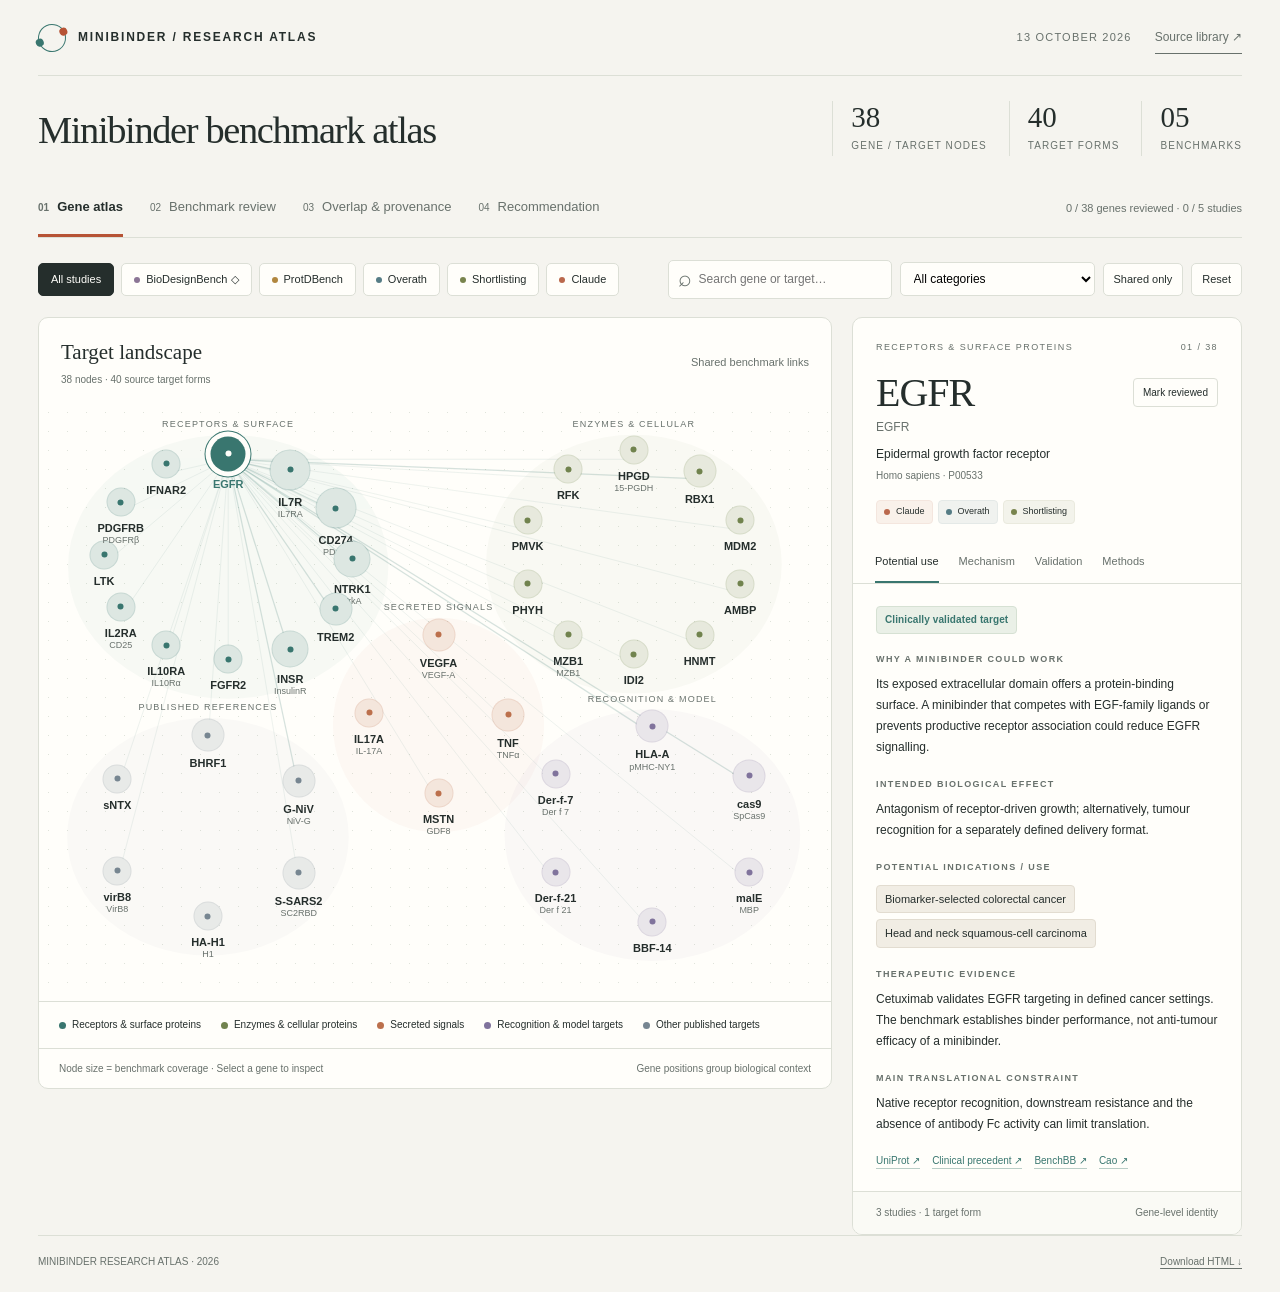
==== minibinder/index.html @ 13528864 "Add standalone minibinder benchmark atlas" ====
<!doctype html>
<html lang="en">
<head>
<meta charset="utf-8">
<meta name="viewport" content="width=device-width, initial-scale=1">
<meta name="color-scheme" content="light">
<meta name="description" content="An interactive gene-level review of five minibinder benchmarks, their algorithms, biological context and experimental evidence.">
<title>Minibinder Research Atlas</title>
<meta property="og:type" content="website">
<meta property="og:title" content="Minibinder Benchmark Atlas">
<meta property="og:description" content="Five benchmarks, gene-level mechanisms, therapeutic indications and a recommended study design.">
<meta property="og:url" content="https://xiangluxiao.github.io/minibinder/">
<meta name="theme-color" content="#f5f4ef">
<style>
:root{--bg:#f5f4ef;--paper:#fffefa;--ink:#252e2c;--muted:#68716c;--line:#dcdfd6;--accent:#b65335;--teal:#39766f;--soft:#eceee5;--serif:Georgia,'Times New Roman',serif;--sans:Inter,-apple-system,BlinkMacSystemFont,'Segoe UI',sans-serif}
*{box-sizing:border-box}body{margin:0;background:var(--bg);color:var(--ink);font-family:var(--sans);font-size:14px;line-height:1.55}button,input,select{font:inherit}button,a,input,select{-webkit-tap-highlight-color:transparent}button{cursor:pointer}a{color:inherit;text-underline-offset:3px}button:focus-visible,a:focus-visible,input:focus-visible,select:focus-visible{outline:3px solid #b97943;outline-offset:4px}button{color:inherit}button:disabled{cursor:default}h1,h2,h3,h4,p{margin:0}button{border:0;background:none}svg{display:block}button,a{touch-action:manipulation}[hidden]{display:none!important}.shell{max-width:1760px;margin:auto;padding:0 38px}.masthead{height:76px;display:flex;align-items:center;justify-content:space-between;border-bottom:1px solid var(--line);gap:20px}.brand{display:flex;align-items:center;gap:12px;font-size:12px;font-weight:700;letter-spacing:1.8px}.brand-mark{position:relative;width:28px;height:28px;border:1px solid var(--teal);border-radius:50%;transform:rotate(-25deg)}.brand-mark:before,.brand-mark:after{content:'';position:absolute;width:8px;height:8px;border-radius:50%;background:var(--teal);top:8px}.brand-mark:before{left:-4px}.brand-mark:after{right:-4px;background:var(--accent)}.meta{display:flex;align-items:center;gap:23px;font-size:11px;letter-spacing:1.2px;color:var(--muted)}.textbtn{padding:7px 0;border-bottom:1px solid currentColor;letter-spacing:0;font-size:12px}.hero{display:flex;justify-content:space-between;align-items:flex-end;padding:39px 0 30px;gap:32px}.eyebrow{text-transform:uppercase;font-size:10px;font-weight:700;letter-spacing:2px;color:var(--accent);margin-bottom:12px}h1{font-family:var(--serif);font-size:clamp(34px,4.1vw,60px);line-height:1.06;font-weight:400;letter-spacing:-2.2px}.subtitle{color:var(--muted);font-size:13px;margin-top:16px}.hero-stats{display:flex;gap:28px;flex-shrink:0;padding-bottom:3px}.stat{border-left:1px solid var(--line);padding-left:22px;min-width:93px}.stat strong{display:block;font:400 34px/1.15 var(--serif)}.stat span{font-size:10px;text-transform:uppercase;letter-spacing:1.1px;color:var(--muted)}.navbar{display:flex;justify-content:space-between;align-items:center;border-bottom:1px solid var(--line);gap:18px}.navtabs{display:flex;gap:26px}.navtab{padding:17px 0;border-bottom:3px solid transparent;font-size:13px;color:var(--muted)}.navtab.active{border-color:var(--accent);color:var(--ink);font-weight:600}.navtab .num{font-size:10px;color:var(--muted);margin-right:8px}.review-counter{font-size:11px;color:var(--muted)}.view{padding-top:22px}.toolbar{display:flex;align-items:center;justify-content:space-between;gap:18px;flex-wrap:wrap;margin-bottom:18px}.filters{display:flex;gap:7px;flex-wrap:wrap;align-items:center}.filter{border:1px solid var(--line);padding:7px 12px;border-radius:5px;font-size:11px;background:var(--paper);white-space:nowrap}.filter.active{background:var(--ink);border-color:var(--ink);color:var(--paper)}.dot{display:inline-block;width:6px;height:6px;background:var(--bcolor,var(--teal));border-radius:50%;margin-right:6px;vertical-align:middle}.filter.active .dot{background:#d9e3d1}.searchtools{display:flex;gap:8px;align-items:center;flex-wrap:wrap}.searchbox{position:relative}.searchbox input{width:224px;background:var(--paper);border:1px solid var(--line);border-radius:5px;padding:9px 11px 9px 30px;font-size:12px}.searchbox:before{content:'⌕';position:absolute;left:10px;top:1px;font-size:23px;color:var(--muted)}select{background:var(--paper);border:1px solid var(--line);border-radius:5px;padding:8px 9px;font-size:12px;max-width:220px}.tinybtn{border:1px solid var(--line);padding:7px 10px;border-radius:5px;font-size:11px;background:var(--paper)}.tinybtn[aria-pressed=true]{background:var(--soft);border-color:var(--teal);color:var(--teal)}.atlas-layout:has(.detail[hidden]){grid-template-columns:1fr}.atlas-layout{display:grid;grid-template-columns:minmax(0,1fr) 390px;gap:20px;align-items:start}.map-panel{background:var(--paper);border:1px solid var(--line);border-radius:10px;overflow:hidden}.panel-head{padding:18px 22px 13px;display:flex;justify-content:space-between;gap:16px;align-items:center}.panel-head h2{font-family:var(--serif);font-size:21px;font-weight:400}.panel-head small{color:var(--muted);font-size:10px}.map-tools{display:flex;gap:8px;align-items:center;color:var(--muted);font-size:11px}.map-note{display:flex;justify-content:space-between;gap:15px;border-top:1px solid var(--line);padding:12px 20px;font-size:10px;color:var(--muted)}.network{position:relative;aspect-ratio:900/680;background-image:radial-gradient(#dfe3da 0.7px,transparent .7px);background-size:19px 19px;isolation:isolate;min-height:480px}.network svg{position:absolute;inset:0;width:100%;height:100%;overflow:visible;pointer-events:none}.network .halo{opacity:.04}.net-label{position:absolute;font-size:9px;letter-spacing:1.2px;text-transform:uppercase;color:var(--muted);transform:translateX(-50%);white-space:nowrap}.gene-node{position:absolute;display:flex;flex-direction:column;align-items:center;justify-content:flex-start;transform:translate(-50%,-50%);width:89px;height:69px;padding:1px;z-index:2;transition:opacity .15s}.gene-node .orb{height:var(--size);width:var(--size);min-height:var(--size);border-radius:50%;background:color-mix(in srgb,var(--color) 17%,var(--paper));display:grid;place-items:center;position:relative;box-shadow:0 0 0 1px color-mix(in srgb,var(--color) 25%,transparent);transition:background .15s,box-shadow .15s}.orb:after{content:'';height:6px;width:6px;border-radius:50%;background:var(--color)}.gene-node .symbol{font-size:11px;font-weight:600;margin-top:6px;line-height:1.1;white-space:nowrap}.gene-node .node-alias{font-size:9px;line-height:1.4;color:var(--muted);white-space:nowrap}.gene-node .node-alias:empty{display:none}.gene-node.selected .orb{background:var(--color);box-shadow:0 0 0 5px var(--paper),0 0 0 6px var(--color)}.gene-node.selected .orb:after{background:var(--paper)}.gene-node.selected .symbol{color:var(--color)}.gene-node:not(.selected):hover .orb{box-shadow:0 0 0 4px color-mix(in srgb,var(--color) 10%,transparent)}.gene-node.is-reviewed .orb:before{content:'✓';position:absolute;right:-7px;top:-4px;background:var(--paper);color:var(--teal);border-radius:50%;height:14px;width:14px;font-size:10px;line-height:14px}.legend{display:flex;flex-wrap:wrap;gap:8px 20px;padding:15px 20px;font-size:10px;border-top:1px solid var(--line)}.legend span{display:flex;align-items:center;gap:6px}.legend i{width:7px;height:7px;border-radius:50%;background:var(--color)}.empty-map{position:absolute;inset:0;display:flex;flex-direction:column;align-items:center;justify-content:center;padding:40px;text-align:center;background:var(--paper);gap:14px}.empty-map h3{font:400 28px var(--serif)}.empty-map p{max-width:320px;color:var(--muted)}.empty-map button{padding:8px 16px;border:1px solid var(--line);border-radius:5px}.detail{background:var(--paper);border:1px solid var(--line);border-radius:10px;overflow:hidden;min-width:0}.detail-top{padding:23px 23px 18px}.detail-kicker{display:flex;justify-content:space-between;align-items:center;font-size:9px;text-transform:uppercase;letter-spacing:1.4px;color:var(--muted);gap:12px}.entity-title{margin-top:15px;display:flex;align-items:center;justify-content:space-between;gap:10px}.entity-title h2{font:400 40px/1.15 var(--serif);letter-spacing:-1px;overflow-wrap:anywhere}.alias{color:var(--muted);font-size:12px;margin-top:2px}.entity-name{font-size:12px;margin-top:9px}.organism{color:var(--muted);font-size:10px;margin-top:4px}.review-btn{border:1px solid var(--line);padding:6px 9px;font-size:10px;border-radius:4px;white-space:nowrap}.review-btn[aria-pressed=true]{background:#e8efe7;color:#426b4e;border-color:#c4d4c1}.membership-tags{display:flex;gap:5px;flex-wrap:wrap;margin-top:17px}.tag{font-size:9px;padding:4px 7px;border-radius:4px;background:color-mix(in srgb,var(--bcolor,var(--teal)) 9%,var(--paper));color:var(--ink);border:1px solid color-mix(in srgb,var(--bcolor,var(--teal)) 16%,var(--paper));white-space:nowrap}.detail-tabs{display:flex;padding:0 22px;border-bottom:1px solid var(--line);gap:20px}.detail-tabs button{font-size:11px;padding:11px 0;border-bottom:2px solid transparent;color:var(--muted)}.detail-tabs button.active{color:var(--ink);border-color:var(--teal)}.detail-body{padding:22px 23px}.content-block+.content-block{margin-top:20px}.content-label{font-size:9px;text-transform:uppercase;letter-spacing:1.4px;color:var(--muted);font-weight:600;margin-bottom:7px;display:flex;justify-content:space-between;align-items:center;gap:8px}.content-block p{font-size:12px;line-height:1.75}.evidence-label{font-size:8px;letter-spacing:.5px;padding:2px 5px;background:var(--soft);color:var(--muted);border-radius:3px;text-transform:uppercase;white-space:nowrap}.ref-row{display:flex;flex-wrap:wrap;gap:8px 12px;margin-top:13px}.ref-link{font-size:10px;color:var(--teal);text-decoration:none;border-bottom:1px solid #b9cdc6}.form-row{display:flex;align-items:flex-start;justify-content:space-between;gap:10px;font-size:11px;border-top:1px solid var(--line);padding:10px 0}.form-row:first-child{border-top:0}.form-row span:last-child{font-size:9px;color:var(--muted);text-align:right}.evidence-card{border-bottom:1px solid var(--line);padding:0 0 17px;margin-bottom:17px}.evidence-card:last-child{border:0;padding-bottom:0;margin-bottom:0}.evidence-card h4{font-size:12px;font-weight:600;margin:7px 0}.evidence-card p{font-size:11px;line-height:1.7}.detail-foot{padding:13px 23px;border-top:1px solid var(--line);background:#fafaf5;font-size:10px;color:var(--muted);display:flex;justify-content:space-between;gap:14px}.mini-flow{display:flex;align-items:center;gap:5px;margin-top:13px}.mini-flow span{border:1px solid var(--line);border-radius:4px;text-align:center;flex:1;padding:9px 4px;font-size:10px;background:#f7f8f2}.mini-flow i{font-style:normal;color:var(--muted);font-size:11px}.lower-strip{display:grid;grid-template-columns:repeat(3,1fr);gap:22px;margin:23px 0 32px}.insight{padding:17px 0;border-top:1px solid #bdc6b8}.insight .kicker{font-size:9px;letter-spacing:1.5px;text-transform:uppercase;color:var(--accent);margin-bottom:8px}.insight h3{font:400 20px/1.3 var(--serif);margin-bottom:8px}.insight p{font-size:11px;color:var(--muted);max-width:370px}.bench-layout{display:grid;grid-template-columns:260px minmax(0,1fr);gap:27px;padding-bottom:30px}.bench-menu{display:flex;flex-direction:column;gap:9px}.bench-card{text-align:left;padding:17px 18px;border:1px solid var(--line);border-radius:7px;background:var(--paper);position:relative}.bench-card.active{border-color:var(--teal);box-shadow:inset 3px 0 var(--teal);background:#edf2ea}.bench-card .type{font-size:9px;text-transform:uppercase;letter-spacing:1px;color:var(--muted);display:block}.bench-card strong{font-size:15px;font-weight:600;display:block;margin:7px 0 4px}.bench-card small{font-size:11px;color:var(--muted)}.bench-body{min-width:0}.bench-header{padding:24px 27px 26px;background:var(--paper);border:1px solid var(--line);border-radius:8px}.bench-title-row{display:flex;justify-content:space-between;align-items:start;gap:20px}.bench-header h2{font:400 36px/1.2 var(--serif);letter-spacing:-.8px;margin:6px 0 13px}.bench-header .lead{font-size:13px;color:var(--muted);max-width:720px}.bench-facts{display:grid;grid-template-columns:repeat(3,1fr);gap:20px;padding-top:24px;margin-top:22px;border-top:1px solid var(--line)}.fact-label{font-size:9px;text-transform:uppercase;letter-spacing:1px;color:var(--muted);margin-bottom:7px}.fact-value{font-size:12px}.bench-grid{display:grid;grid-template-columns:1fr 1fr;gap:24px;margin:24px 0}.bench-section h3{font:400 23px var(--serif);margin-bottom:12px}.bench-section p,.bench-section li{font-size:12px;line-height:1.8}.bench-section ul{padding-left:18px;margin:10px 0 0}.metric-chips{display:flex;gap:7px;flex-wrap:wrap;margin-top:13px}.metric-chips span{font-size:10px;border:1px solid var(--line);border-radius:4px;padding:5px 8px}.table-wrap{overflow:auto;border:1px solid var(--line);border-radius:7px;background:var(--paper)}table{width:100%;border-collapse:collapse;text-align:left;font-size:11px}th{font-weight:600;font-size:9px;letter-spacing:.6px;text-transform:uppercase;color:var(--muted);background:#f0f2ea}td,th{padding:12px 14px;border-bottom:1px solid var(--line);vertical-align:top}tr:last-child td{border-bottom:0}.gene-link{color:var(--teal);font-weight:600;padding:0;text-decoration:underline;text-underline-offset:3px}.section-line{display:flex;justify-content:space-between;align-items:center;gap:14px;margin:24px 0 13px}.section-line h3{font:400 23px var(--serif)}.section-line small{font-size:10px;color:var(--muted)}.private-panel{border:1px dashed #c5cdbf;padding:35px;border-radius:7px;margin-top:23px;background:#f0f2ea}.private-panel h3{font:400 26px var(--serif);margin-bottom:10px}.private-panel p{font-size:12px;max-width:600px;color:var(--muted)}.history{border-top:1px solid var(--line);padding-top:18px;margin-top:22px;font-size:12px}.history p{color:var(--muted);font-size:11px;margin-top:7px}.overlap-layout{display:grid;grid-template-columns:minmax(0,1fr) 370px;gap:25px;align-items:start}.matrix-panel{padding:24px;background:var(--paper);border:1px solid var(--line);border-radius:8px;min-width:0}.matrix-panel h2{font:400 28px var(--serif);margin-bottom:8px}.matrix-panel p{font-size:11px;color:var(--muted);margin-bottom:22px}.matrix{display:grid;grid-template-columns:110px repeat(5,minmax(44px,1fr));gap:5px;align-items:stretch}.matrix .colhead{font-size:10px;text-align:center;align-self:end;padding-bottom:10px;overflow-wrap:anywhere}.matrix .rowhead{font-size:11px;display:flex;align-items:center}.matrix-cell{min-height:67px;background:#edf1e8;border-radius:5px;font-size:24px;font-family:var(--serif);position:relative}.matrix-cell small{display:block;font:9px var(--sans);color:var(--muted);margin-top:2px}.matrix-cell.unknown{background:repeating-linear-gradient(-45deg,#f0f1eb,#f0f1eb 5px,#e7eae2 5px,#e7eae2 6px);color:#899284}.matrix-cell.chosen{outline:2px solid var(--teal);outline-offset:-2px}.overlap-summary{padding:23px;border:1px solid var(--line);background:var(--paper);border-radius:8px}.overlap-summary h3{font:400 25px var(--serif);margin:8px 0 12px}.overlap-summary p{font-size:12px;color:var(--muted)}.overlap-tags{display:flex;gap:7px;flex-wrap:wrap;margin-top:20px}.overlap-tags button{border:1px solid var(--line);padding:6px 9px;border-radius:4px;font-size:11px;background:#f5f6ef}.lineage-grid{display:grid;grid-template-columns:repeat(2,1fr);gap:18px;margin-bottom:28px}.lineage-card{padding:20px;border:1px solid var(--line);border-radius:7px;background:var(--paper)}.lineage-card h3{font:400 21px var(--serif);margin:9px 0}.lineage-card p{font-size:11px;color:var(--muted);line-height:1.75}.lineage-route{font-size:10px;color:var(--teal);font-weight:600}.audit-grid{display:grid;grid-template-columns:repeat(3,1fr);gap:25px;margin-bottom:35px}.audit-card{border-top:1px solid var(--line);padding-top:15px}.audit-card h3{font-size:12px;margin-bottom:7px}.audit-card p{font-size:11px;color:var(--muted);line-height:1.7}.footer{border-top:1px solid var(--line);padding:18px 0 23px;display:flex;justify-content:space-between;gap:20px;font-size:10px;color:var(--muted)}dialog{border:1px solid var(--line);border-radius:10px;padding:0;background:var(--paper);color:var(--ink);width:min(780px,94vw);max-height:85vh;box-shadow:0 25px 100px #1d282c33}dialog::backdrop{background:#27382d55;backdrop-filter:blur(3px)}.dialog-head{display:flex;justify-content:space-between;align-items:center;padding:22px 26px;border-bottom:1px solid var(--line);position:sticky;top:0;background:var(--paper)}.dialog-head h2{font:400 28px var(--serif)}.dialog-head button{border:1px solid var(--line);border-radius:4px;padding:5px 10px;font-size:11px}.sources-list{padding:8px 26px 22px}.source-row{padding:14px 0;border-bottom:1px solid var(--line)}.source-row:last-child{border:0}.source-row small{display:block;font-size:9px;text-transform:uppercase;letter-spacing:1px;color:var(--muted);margin-bottom:5px}.source-row a{font-size:12px;color:var(--teal)}.sr-only{position:absolute;width:1px;height:1px;padding:0;margin:-1px;overflow:hidden;clip:rect(0,0,0,0);white-space:nowrap;border:0}.statusline{font-size:10px;color:var(--muted)}
@media(min-width:1600px){.atlas-layout{grid-template-columns:minmax(0,1fr) 450px}.detail-body{padding:25px 28px}.detail-top{padding:25px 28px}.detail-tabs{padding:0 28px}.content-block p{font-size:13px}.gene-node .symbol{font-size:12px}}
@media(max-width:1190px){.shell{padding:0 25px}.hero-stats{gap:14px}.stat{min-width:70px;padding-left:14px}.atlas-layout{grid-template-columns:minmax(0,1fr) 335px;gap:15px}.network{min-height:470px}.gene-node{width:76px}.gene-node .symbol{font-size:10px}.gene-node .node-alias{font-size:8px}.detail-top,.detail-body{padding-left:19px;padding-right:19px}.detail-tabs{padding:0 19px;gap:15px}.overlap-layout{grid-template-columns:minmax(0,1fr) 310px}.net-label{font-size:8px}}
@media(max-width:1000px){.atlas-layout{grid-template-columns:1fr}.detail{display:grid;grid-template-columns:270px 1fr}.detail-top{grid-row:1/3;border-right:1px solid var(--line)}.detail-tabs{padding-top:8px}.detail-foot{grid-column:1/-1}.hero{align-items:flex-start}.hero-stats{padding-top:15px}.network{min-height:0}.gene-node .symbol{font-size:12px}.gene-node .node-alias{font-size:9px}.net-label{font-size:9px}.overlap-layout{grid-template-columns:1fr}.bench-layout{grid-template-columns:210px 1fr}.bench-facts{grid-template-columns:1fr;gap:13px}.bench-grid{grid-template-columns:1fr}.matrix-cell{min-height:73px}}
@media(max-width:720px){.shell{padding:0 17px}.masthead{height:63px}.brand{font-size:10px;letter-spacing:1.2px}.meta .date{display:none}.hero{padding:28px 0 24px;display:block}h1{font-size:42px;letter-spacing:-1.7px;max-width:390px}.hero-stats{margin-top:24px;gap:25px;padding:0}.stat{min-width:85px;padding-left:14px}.stat strong{font-size:28px}.stat span{font-size:9px}.subtitle{font-size:12px;max-width:350px}.navbar{align-items:flex-end}.navtabs{gap:20px}.navtab{font-size:11px;padding:15px 0}.navtab .num{display:none}.review-counter{display:none}.toolbar{gap:15px}.searchtools{width:100%;gap:7px}.searchbox{flex:1}.searchbox input{width:100%;min-width:130px}select{max-width:155px}.filter{font-size:10px;padding:7px 9px}.filters{gap:5px}.network{aspect-ratio:auto;display:grid;grid-template-columns:repeat(4,1fr);gap:10px 3px;padding:20px 12px 15px;min-height:0;background-image:none}.network svg,.net-label{display:none}.gene-node{position:relative!important;top:auto!important;left:auto!important;transform:none;width:auto;height:77px}.gene-node .symbol{font-size:11px}.gene-node .node-alias{font-size:8px}.gene-node .orb{height:32px;min-height:32px;width:32px}.empty-map{position:relative;grid-column:1/-1;min-height:260px;padding:20px}.panel-head{padding:17px 16px}.map-note{padding:12px 16px}.map-note span:last-child{display:none}.legend{gap:8px 14px;padding:14px 16px;font-size:9px}.detail{display:block}.detail-top{border:0}.detail-tabs{padding-top:0}.detail-body{min-height:0}.lower-strip{grid-template-columns:1fr;gap:0;margin-top:20px}.insight p{max-width:none}.bench-layout{display:block}.bench-menu{display:grid;grid-template-columns:1fr 1fr;margin-bottom:20px;gap:7px}.bench-card{padding:12px}.bench-card strong{font-size:12px}.bench-card .type{font-size:8px}.bench-card small{font-size:10px}.bench-header{padding:20px}.bench-header h2{font-size:29px}.bench-facts{grid-template-columns:1fr 1fr;gap:16px}.bench-title-row{display:block}.bench-title-row .review-btn{margin-top:10px}.bench-grid{gap:20px}.bench-section h3{font-size:21px}.matrix-panel{padding:17px 13px}.matrix{grid-template-columns:72px repeat(5,minmax(30px,1fr));gap:3px}.matrix .colhead{font-size:8px}.matrix .rowhead{font-size:9px}.matrix-cell{min-height:55px;font-size:21px}.matrix-cell small{font-size:7px}.lineage-grid,.audit-grid{grid-template-columns:1fr;gap:15px}.footer{font-size:9px}.footer span:last-child{max-width:145px;text-align:right}.section-line{align-items:flex-start}.section-line small{max-width:140px;text-align:right}td,th{padding:10px;font-size:10px}}
@media(max-width:380px){.navtabs{gap:11px}.navtab{font-size:10px}.hero-stats{gap:12px}.stat{min-width:0;flex:1;padding-left:10px}.brand{font-size:9px;letter-spacing:.8px}.brand-mark{flex-shrink:0}.masthead{gap:9px}.meta{gap:8px}.meta .textbtn{font-size:10px}.panel-head{gap:8px}.panel-head .map-tools{max-width:100px;text-align:right;font-size:9px}}
@media(prefers-reduced-motion:reduce){*{transition:none!important;scroll-behavior:auto!important}}
@media print{body{background:white}.toolbar,.navtabs,.review-btn,.footer,dialog,.review-counter{display:none}.shell{padding:0}.hero{padding:15px 0}.atlas-layout{display:block}.detail{margin-top:20px;break-inside:avoid}.network{min-height:530px}.gene-node{-webkit-print-color-adjust:exact;print-color-adjust:exact}.bench-menu{display:none}.bench-layout{display:block}.view[hidden]{display:none!important}}

/* Compact research header and mechanism-first gene review. */
.hero{padding:25px 0 21px;align-items:center;gap:24px}h1{font-size:clamp(28px,3vw,42px);letter-spacing:-1.35px;line-height:1.12}.hero-stats{gap:22px}.stat strong{font-size:29px}.stat{min-width:77px;padding-left:18px}.navtabs{gap:27px}.therapy-badge{display:inline-block;font-size:10px;font-weight:600;letter-spacing:.1px;color:var(--teal);background:#eaf0e7;border:1px solid #d6e1d3;border-radius:4px;padding:5px 8px;margin-bottom:19px}.indications{display:flex;flex-wrap:wrap;gap:6px;margin-top:10px}.indications span{font-size:11px;line-height:1.5;background:#f1ede4;border:1px solid #e2dcd0;padding:5px 8px;border-radius:4px}.detail-body .content-block{margin-bottom:18px}.content-block .mechanism-effect{margin-top:9px;color:var(--teal)}
.rec-decision{display:grid;grid-template-columns:minmax(0,1.45fr) minmax(300px,1fr);border:1px solid #c8d6ce;border-radius:10px;overflow:hidden;background:#edf2e9;margin-bottom:24px}.rec-decision-main{padding:27px 30px}.rec-decision h2{font:400 34px/1.13 var(--serif);letter-spacing:-.8px;max-width:700px}.rec-decision-main>p{font-size:13px;color:#53615a;margin-top:15px;max-width:690px}.rec-decision-side{background:#e1eadf;border-left:1px solid #c8d6ce;padding:27px 28px;display:flex;flex-direction:column;justify-content:center}.rec-decision-side .panel-names{font-size:19px;font-weight:600;line-height:1.8;letter-spacing:.2px}.rec-decision-side>p{font-size:12px;color:#546259;margin-top:9px}.rec-decision .eyebrow{color:var(--teal);margin-bottom:10px}.rec-primary-link{font-size:11px;color:var(--teal);font-weight:600;margin-top:13px;padding:0;text-align:left;text-decoration:underline;text-underline-offset:4px}.rec-section{margin:25px 0}.rec-heading{display:flex;align-items:baseline;justify-content:space-between;gap:20px;margin-bottom:14px}.rec-heading h3{font:400 24px/1.2 var(--serif)}.rec-heading>span{font-size:11px;color:var(--muted);text-align:right}.priority-list{border:1px solid var(--line);border-radius:8px;overflow:hidden;background:var(--paper)}.priority-row{display:grid;grid-template-columns:36px 195px 220px minmax(0,1fr);gap:17px;padding:15px 22px;border-top:1px solid var(--line);align-items:start}.priority-row:first-child{border:0;background:#f0f3eb}.priority-number{font:400 23px/1.2 var(--serif);color:#9aa69b}.priority-name{text-align:left;padding:0;font-size:13px;font-weight:600;line-height:1.5}.priority-role{font-size:12px;color:var(--teal);line-height:1.6}.priority-row p{font-size:12px;color:var(--muted);line-height:1.6}.anchor-grid{display:grid;grid-template-columns:repeat(3,minmax(0,1fr));gap:14px}.anchor-card{background:var(--paper);border:1px solid var(--line);border-radius:8px;padding:17px 20px}.anchor-card button{font:400 25px var(--serif);padding:0;border-bottom:1px solid #bfcac0}.anchor-card .anchor-role{font-size:10px;text-transform:uppercase;letter-spacing:1px;color:var(--teal);margin:8px 0}.anchor-card p{font-size:12px;color:var(--muted)}.addition-grid{display:grid;grid-template-columns:repeat(3,minmax(0,1fr));gap:16px}.addition-card{background:var(--paper);border:1px solid var(--line);border-top:3px solid var(--teal);border-radius:7px;padding:22px 23px;display:flex;flex-direction:column}.addition-card.reserve{border-top-color:#af9a6a}.addition-card .eyebrow{font-size:9px;letter-spacing:1.4px;margin-bottom:14px;color:var(--teal)}.addition-card h4{font:400 35px/1 var(--serif);margin-bottom:6px}.addition-name{font-size:11px;color:var(--muted);min-height:18px}.addition-status{font-size:10px;margin:15px 0 17px;color:var(--teal);border-top:1px solid var(--line);border-bottom:1px solid var(--line);padding:8px 0}.addition-card dl{margin:0}.addition-card dt{font-size:9px;letter-spacing:1.15px;text-transform:uppercase;font-weight:700;margin:0 0 5px}.addition-card dd{font-size:12px;margin:0 0 16px;color:#59625c;line-height:1.65}.addition-card dd:last-child{margin-bottom:5px}.addition-card .ref-row{margin-top:auto;padding-top:12px}.rec-footnote{font-size:11px;color:var(--muted);margin-top:12px;line-height:1.6}.study-proposal{display:grid;grid-template-columns:1.1fr 1fr;gap:28px;padding:23px 26px;background:#eeeae0;border:1px solid #dfd9cb;border-radius:8px}.study-proposal h3{font:400 24px/1.23 var(--serif);margin:8px 0 13px}.study-proposal p{font-size:12px;color:#5e625a;line-height:1.7}.study-proposal .content-label{font-size:9px;margin:0 0 7px}.study-proposal .outcome{margin-top:15px}
@media(max-width:1190px){.navtabs{gap:21px}.priority-row{grid-template-columns:30px 150px 170px minmax(0,1fr);gap:12px}.rec-decision h2{font-size:29px}.addition-card{padding:20px 18px}.hero-stats{gap:12px}.stat{padding-left:12px}.review-counter{font-size:10px}}
@media(max-width:1000px){.hero{display:block}.hero-stats{margin-top:18px;padding-top:0}.navtabs{gap:26px}.review-counter{display:none}.priority-row{grid-template-columns:28px 145px minmax(0,1fr);gap:12px}.priority-role{grid-column:2}.priority-row p{grid-column:3;grid-row:1/3}.priority-number{grid-row:1/3}.priority-name{grid-column:2}.rec-decision{grid-template-columns:1.2fr 1fr}.rec-decision-main,.rec-decision-side{padding:22px}.addition-grid{gap:12px}.addition-card{padding:18px 15px}.addition-card dd{font-size:11px}.addition-name{min-height:36px}}
@media(max-width:720px){.hero{padding:20px 0 17px}.hero h1{font-size:31px;max-width:none;letter-spacing:-1px}.hero-stats{margin-top:18px;gap:18px}.stat strong{font-size:25px}.stat{min-width:0;flex:1}.navtabs{display:grid;grid-template-columns:1fr 1fr;gap:0 24px;width:100%}.navtab{padding:10px 0;text-align:left;font-size:12px}.navbar{display:block}.rec-decision{grid-template-columns:1fr}.rec-decision-main{padding:23px 21px}.rec-decision h2{font-size:30px}.rec-decision-side{border-left:0;border-top:1px solid #c8d6ce;padding:20px 21px}.rec-decision-side .panel-names{font-size:17px}.rec-heading{display:block}.rec-heading>span{display:block;text-align:left;margin-top:8px}.priority-row{grid-template-columns:24px minmax(0,1fr);gap:4px 13px;padding:16px}.priority-number{grid-row:1/4}.priority-name,.priority-role,.priority-row p{grid-column:2;grid-row:auto}.priority-name{font-size:14px}.priority-row p{margin-top:6px}.anchor-grid,.addition-grid{grid-template-columns:1fr}.anchor-card{padding:17px 20px}.addition-card{padding:23px}.addition-card dd{font-size:12px}.addition-name{min-height:0}.study-proposal{grid-template-columns:1fr;gap:20px;padding:21px}.rec-section{margin:24px 0}.rec-decision{margin-bottom:22px}}
@media(max-width:380px){.hero h1{font-size:28px}.navtabs{gap:0 15px}.navtab{font-size:11px}.hero-stats{gap:9px}.stat{padding-left:9px}.stat span{font-size:8px}.rec-decision h2{font-size:27px}}

</style>
</head>
<body>
<div class="shell">
 <header class="masthead"><div class="brand"><span class="brand-mark" aria-hidden="true"></span>MINIBINDER / RESEARCH ATLAS</div><div class="meta"><span class="date">13 OCTOBER 2026</span><button class="textbtn" id="sources-open">Source library ↗</button></div></header>
 <section class="hero"><div><h1>Minibinder benchmark atlas</h1></div><div class="hero-stats"><div class="stat"><strong>38</strong><span>Gene / target nodes</span></div><div class="stat"><strong>40</strong><span>Target forms</span></div><div class="stat"><strong>05</strong><span>Benchmarks</span></div></div></section>
 <nav class="navbar" aria-label="Review mode"><div class="navtabs"><button class="navtab active" data-view="genes" aria-current="page"><span class="num">01</span>Gene atlas</button><button class="navtab" data-view="benchmarks"><span class="num">02</span>Benchmark review</button><button class="navtab" data-view="overlap"><span class="num">03</span>Overlap & provenance</button><button class="navtab" data-view="recommendations"><span class="num">04</span>Recommendation</button></div><span class="review-counter" id="review-counter"></span></nav>
 <main>
  <section class="view" id="view-genes" aria-label="Gene atlas">
   <div class="toolbar"><div class="filters" id="benchmark-filters"></div><div class="searchtools"><label class="searchbox"><span class="sr-only">Search genes, aliases or biology</span><input id="gene-search" type="search" placeholder="Search gene or target…" autocomplete="off"></label><label><span class="sr-only">Biological category</span><select id="category-filter"><option value="all">All categories</option></select></label><button id="shared-toggle" class="tinybtn" aria-pressed="false">Shared only</button><button id="clear-filters" class="tinybtn">Reset</button></div></div>
   <div class="atlas-layout">
    <section class="map-panel" aria-label="Gene network"><div class="panel-head"><div><h2>Target landscape</h2><small id="map-count">38 nodes · 40 source target forms</small></div><div class="map-tools"><span>Shared benchmark links</span></div></div><div class="network" id="network"></div><div class="legend" id="legend"></div><div class="map-note"><span>Node size = benchmark coverage · Select a gene to inspect</span><span>Gene positions group biological context</span></div></section>
    <aside class="detail" id="gene-detail" aria-label="Selected gene details"></aside>
   </div>

  </section>
  <section class="view" id="view-benchmarks" aria-label="Benchmark review" hidden><div class="bench-layout"><div class="bench-menu" id="bench-menu" aria-label="Select benchmark"></div><article class="bench-body" id="bench-body"></article></div></section>
  <section class="view" id="view-overlap" aria-label="Overlap and provenance" hidden><div class="overlap-layout"><section class="matrix-panel"><h2>Shared target forms</h2><p>Primary panels; Shortlisting combines development and test. Select a cell to inspect its intersection.</p><div class="matrix" id="matrix"></div></section><aside class="overlap-summary" id="overlap-summary"></aside></div><div class="section-line"><h3>How the evidence is connected</h3><small>Target overlap and data reuse are different relationships</small></div><div class="lineage-grid" id="lineage-grid"></div><div class="section-line"><h3>Identity & evaluation audit</h3></div><div class="audit-grid" id="audit-grid"></div></section>
  <section class="view" id="view-recommendations" aria-label="Recommended study design" hidden><div id="recommendation-body"></div></section>
 </main>
 <footer class="footer"><span>MINIBINDER RESEARCH ATLAS · 2026</span><span><a href="minibinder-atlas.html" download="minibinder-atlas.html">Download HTML ↓</a></span></footer>
</div>
<dialog id="sources-dialog" aria-labelledby="sources-title"><div class="dialog-head"><h2 id="sources-title">Source library</h2><button id="sources-close">Close</button></div><div class="sources-list" id="sources-list"></div></dialog>
<div class="sr-only" id="announcer" aria-live="polite"></div>
<script id="research-data" type="application/json">{"updated": "13 October 2026", "genes": [{"id": "EGFR", "alias": "EGFR", "name": "Epidermal growth factor receptor", "category": "receptor", "forms": ["EGFR"], "biology": "An EGF-family receptor tyrosine kinase linking extracellular ligand recognition to growth and survival signalling.", "principle": "Its exposed extracellular domain offers a protein-binding surface. A minibinder that competes with EGF-family ligands or prevents productive receptor association could reduce EGFR signalling.", "functional": "Does native-cell EGFR recognition suppress ligand-dependent receptor signalling in an EGFR-dependent context?", "context": "Extracellular constructs and domain coverage differ between historical sources.", "organism": "Homo sapiens", "kind": "Gene", "whyC": "Common public benchmark with community-competition comparators.", "selection": "Two public competition rounds make EGFR a strong comparison anchor.", "extraRefs": ["BB", "Cao"], "accession": "P00533", "bioRef": "U_EGFR", "memberships": [{"benchmark": "C", "role": "Prospective", "form": "EGFR", "why": "Common public benchmark with community-competition comparators.", "status": "Measured labels", "source": "C"}, {"benchmark": "O", "role": "Retrospective", "form": "EGFR", "why": "Public experimental labels from Cao + Adaptyv EGFR rounds 1 and 2.", "status": "Measured labels", "source": "O"}, {"benchmark": "L", "role": "Held-out test", "form": "EGFR", "why": "Held-out, experimentally labelled pool from Adaptyv EGFR R1 + R2 + BindCraft revalidation.", "status": "Measured labels", "source": "L"}], "readouts": [["SPR / BLI", "Biophysical affinity, kinetics and specificity."], ["Cell-surface recognition", "Flow-cytometric binding in a target-expression context."]], "therapy": {"why": "Its exposed extracellular domain offers a protein-binding surface. A minibinder that competes with EGF-family ligands or prevents productive receptor association could reduce EGFR signalling.", "effect": "Antagonism of receptor-driven growth; alternatively, tumour recognition for a separately defined delivery format.", "indications": ["Biomarker-selected colorectal cancer", "Head and neck squamous-cell carcinoma"], "level": "Clinically validated target", "evidence": "Cetuximab validates EGFR targeting in defined cancer settings. The benchmark establishes binder performance, not anti-tumour efficacy of a minibinder.", "gap": "Native receptor recognition, downstream resistance and the absence of antibody Fc activity can limit translation.", "refs": ["RxEGFR"], "validation": "Does native-cell EGFR recognition suppress ligand-dependent receptor signalling in an EGFR-dependent context?"}}, {"id": "IL7R", "alias": "IL7RA · CD127", "name": "Interleukin-7 receptor alpha", "category": "receptor", "forms": ["IL7RA"], "biology": "A receptor chain used in IL-7 and TSLP signalling, with roles in lymphocyte development and maintenance.", "principle": "The extracellular IL7Rα chain is accessible to a soluble binder. Blocking productive IL-7 receptor engagement could reduce survival signals in pathogenic lymphocytes.", "functional": "Does receptor binding inhibit IL-7-dependent signalling while its effect on the TSLP receptor context is resolved?", "context": "IL7RA is the benchmark alias; the gene symbol is IL7R. Record the receptor complex and ectodomain identity.", "organism": "Homo sapiens", "kind": "Gene", "selection": "Repeated historical use and experimental accessibility.", "extraRefs": ["BB"], "accession": "P16871", "bioRef": "U_IL7R", "memberships": [{"benchmark": "C", "role": "Prospective", "form": "IL7RA", "why": "Public benchmark comparability and broader target-class coverage.", "status": "Measured labels", "source": "C"}, {"benchmark": "P", "role": "Generation", "form": "IL7RA", "why": "Established comparison panel; structural and difficulty diversity. Selection rationale is panel-level.", "status": "Computational endpoint", "source": "P"}, {"benchmark": "O", "role": "Retrospective", "form": "IL7RA", "why": "Public experimental labels from Cao + Watson / RFdiffusion.", "status": "Measured labels", "source": "O"}, {"benchmark": "L", "role": "Development", "form": "IL7RA", "why": "Labelled BoltzGen candidates for policy development. No separate target-specific rationale stated.", "status": "Measured labels", "source": "L"}], "readouts": [["SPR / BLI", "Biophysical affinity, kinetics and specificity."], ["Cell-surface recognition", "Flow-cytometric binding in a target-expression context."]], "therapy": {"why": "The extracellular IL7Rα chain is accessible to a soluble binder. Blocking productive IL-7 receptor engagement could reduce survival signals in pathogenic lymphocytes.", "effect": "Receptor antagonism for immune-mediated inflammation.", "indications": ["Ulcerative colitis — investigational"], "level": "Clinical investigational target", "evidence": "A phase II trial abstract reports IL7R antagonism with lusvertikimab in ulcerative colitis; this is target-level evidence for an antibody approach.", "gap": "IL7R also supports normal lymphocyte homeostasis and participates in a separate TSLP receptor complex. The desired pathway effect needs definition.", "refs": ["TrialIL7"], "validation": "Does receptor binding inhibit IL-7-dependent signalling while its effect on the TSLP receptor context is resolved?"}}, {"id": "CD274", "alias": "PD-L1", "name": "Programmed death-ligand 1", "category": "receptor", "forms": ["PD-L1"], "biology": "A cell-surface ligand of PD-1 that regulates T-cell activation and immune tolerance.", "principle": "PD-L1 presents an extracellular interaction surface to PD-1. A minibinder that obstructs this interaction could release inhibitory signalling on T cells.", "functional": "Does the binder disrupt PD-1–PD-L1 interaction and restore a PD-1-dependent immune response?", "context": "Protein fragments, glycosylation and cell-surface presentation can change accessibility.", "organism": "Homo sapiens", "kind": "Gene", "selection": "A widely shared benchmark with an experimentally relevant interaction surface.", "extraRefs": ["BB", "PDL1"], "accession": "Q9NZQ7", "bioRef": "U_CD274", "memberships": [{"benchmark": "C", "role": "Prospective", "form": "PD-L1", "why": "Public benchmark comparability and broader target-class coverage.", "status": "Measured labels", "source": "C"}, {"benchmark": "P", "role": "Generation", "form": "PD-L1", "why": "Established comparison panel; structural and difficulty diversity. Selection rationale is panel-level.", "status": "Computational endpoint", "source": "P"}, {"benchmark": "O", "role": "Retrospective", "form": "PD-L1", "why": "Public experimental labels from Watson / RFdiffusion.", "status": "Measured labels", "source": "O"}, {"benchmark": "L", "role": "Development", "form": "PD-L1", "why": "Labelled BoltzGen candidates for policy development. No separate target-specific rationale stated.", "status": "Measured labels", "source": "L"}], "readouts": [["SPR / BLI", "Biophysical affinity, kinetics and specificity."], ["Cell-surface recognition", "Flow-cytometric binding in a target-expression context."]], "therapy": {"why": "PD-L1 presents an extracellular interaction surface to PD-1. A minibinder that obstructs this interaction could release inhibitory signalling on T cells.", "effect": "Checkpoint blockade that restores tumour-directed immune activity.", "indications": ["Selected non-small-cell lung cancer settings", "Other PD-L1-directed oncology settings"], "level": "Clinically validated target", "evidence": "Atezolizumab provides clinical precedent for PD-L1 blockade. A proposed minibinder still needs direct blockade and immune-function evidence.", "gap": "Binding must remain effective on glycosylated cell-surface PD-L1; tumour exposure and systemic persistence differ from antibodies.", "refs": ["RxPDL1", "PDL1"], "validation": "Does the binder disrupt PD-1–PD-L1 interaction and restore a PD-1-dependent immune response?"}}, {"id": "NTRK1", "alias": "TrkA", "name": "Neurotrophic receptor tyrosine kinase 1", "category": "receptor", "forms": ["TrkA"], "biology": "The high-affinity NGF receptor connects neurotrophin binding to neuronal survival and differentiation pathways.", "principle": "The TrkA ectodomain recognizes NGF. A binder that limits this extracellular interaction could reduce NGF-dependent sensory-neuron signalling.", "functional": "Does extracellular recognition reduce NGF-dependent TrkA signalling rather than activate the receptor?", "context": "A receptor fragment is not equivalent to the full membrane receptor.", "organism": "Homo sapiens", "kind": "Gene", "accession": "P04629", "bioRef": "U_NTRK1", "memberships": [{"benchmark": "C", "role": "Prospective", "form": "TrkA", "why": "Public benchmark comparability and broader target-class coverage.", "status": "Measured labels", "source": "C"}, {"benchmark": "P", "role": "Generation", "form": "TrkA", "why": "Established comparison panel; structural and difficulty diversity. Selection rationale is panel-level.", "status": "Computational endpoint", "source": "P"}, {"benchmark": "O", "role": "Retrospective", "form": "TrkA", "why": "Public experimental labels from Cao + Watson / RFdiffusion.", "status": "Measured labels", "source": "O"}], "readouts": [["SPR / BLI", "Biophysical affinity, kinetics and specificity."], ["Cell-surface recognition", "Flow-cytometric binding in a target-expression context."]], "therapy": {"why": "The TrkA ectodomain recognizes NGF. A binder that limits this extracellular interaction could reduce NGF-dependent sensory-neuron signalling.", "effect": "Antagonism of the NGF–TrkA pain pathway.", "indications": ["Osteoarthritis-associated pain — mechanistic candidate"], "level": "Preclinical rationale", "evidence": "Sensory-neuron TrkA deletion reduced osteoarthritis pain in a mouse model. This supports the pathway, not efficacy of a designed minibinder.", "gap": "An ectodomain binder is not equivalent to an intracellular kinase inhibitor for NTRK-fusion cancers; neuronal trophic functions also matter.", "refs": ["BioNTRK1"], "validation": "Does extracellular recognition reduce NGF-dependent TrkA signalling rather than activate the receptor?"}}, {"id": "TREM2", "alias": "TREM2", "name": "Triggering receptor expressed on myeloid cells 2", "category": "receptor", "forms": ["TREM2"], "biology": "A myeloid receptor that signals with TYROBP / DAP12 and participates in microglial lipid sensing and phagocytic responses.", "principle": "TREM2 has an accessible myeloid-cell ectodomain. An appropriately acting ligand could influence DAP12-linked signalling and microglial responses.", "functional": "Does receptor engagement alter TREM2-linked signalling and the intended microglial phenotype?", "context": "Soluble ectodomain and membrane-bound receptor are different biological contexts.", "organism": "Homo sapiens", "kind": "Gene", "whyC": "Public competition comparator and cell-surface receptor coverage.", "accession": "Q9NZC2", "bioRef": "U_TREM2", "memberships": [{"benchmark": "C", "role": "Prospective", "form": "TREM2", "why": "Public competition comparator and cell-surface receptor coverage.", "status": "Measured labels", "source": "C"}, {"benchmark": "L", "role": "Held-out test", "form": "TREM2", "why": "Held-out, experimentally labelled pool from BioArena / Adaptyv.", "status": "Measured labels", "source": "L"}], "readouts": [["SPR / BLI", "Biophysical affinity, kinetics and specificity."], ["Cell-surface recognition", "Flow-cytometric binding in a target-expression context."]], "therapy": {"why": "TREM2 has an accessible myeloid-cell ectodomain. An appropriately acting ligand could influence DAP12-linked signalling and microglial responses.", "effect": "Agonism or state modulation; simple receptor occupancy does not define the direction.", "indications": ["Alzheimer disease — unresolved therapeutic rationale"], "level": "Clinical efficacy unresolved", "evidence": "The AL002 phase II Alzheimer trial did not meet its primary clinical endpoint. TREM2 engagement alone therefore provides a weak therapeutic prioritization argument.", "gap": "Agonist geometry, soluble versus membrane receptor and brain exposure are unresolved for a minibinder.", "refs": ["TrialTREM2"], "validation": "Does receptor engagement alter TREM2-linked signalling and the intended microglial phenotype?"}}, {"id": "INSR", "alias": "InsulinR · IR", "name": "Insulin receptor", "category": "receptor", "forms": ["INSR"], "biology": "A receptor tyrosine kinase mediating insulin-dependent metabolic and growth responses.", "principle": "The extracellular insulin receptor can be recognized by proteins other than insulin. A binder could stabilize a signalling-competent receptor arrangement.", "functional": "Does receptor binding produce the intended metabolic signalling response, rather than antagonism or excessive growth signalling?", "context": "This target is the insulin receptor, not insulin. ProtDBench contains an inconsistent “Insulin” label.", "organism": "Homo sapiens", "kind": "Gene", "extraRefs": ["IR"], "accession": "P06213", "bioRef": "U_INSR", "memberships": [{"benchmark": "P", "role": "Generation", "form": "INSR", "why": "Established comparison panel; structural and difficulty diversity. Selection rationale is panel-level.", "status": "Computational endpoint", "source": "P"}, {"benchmark": "O", "role": "Retrospective", "form": "INSR", "why": "Public experimental labels from Cao + Watson / RFdiffusion.", "status": "Measured labels", "source": "O"}, {"benchmark": "L", "role": "Development", "form": "INSR", "why": "Labelled BoltzGen candidates for policy development. No separate target-specific rationale stated.", "status": "Measured labels", "source": "L"}], "readouts": [["SPR / BLI", "Biophysical affinity, kinetics and specificity."], ["Cell-surface recognition", "Flow-cytometric binding in a target-expression context."]], "therapy": {"why": "The extracellular insulin receptor can be recognized by proteins other than insulin. A binder could stabilize a signalling-competent receptor arrangement.", "effect": "Receptor agonism or partial agonism; blocking insulin binding would be the wrong direction for insulin resistance.", "indications": ["Severe insulin resistance — investigational"], "level": "Preclinical rationale", "evidence": "Antibody partial agonists can activate some insulin-receptor variants with poor insulin responses. This does not establish minibinder agonism.", "gap": "Activation depends on receptor conformation and ligand geometry, with a need to distinguish metabolic from growth signalling.", "refs": ["BioINSR", "IR"], "validation": "Does receptor binding produce the intended metabolic signalling response, rather than antagonism or excessive growth signalling?"}}, {"id": "FGFR2", "alias": "FGFR2", "name": "Fibroblast growth factor receptor 2", "category": "receptor", "forms": ["FGFR2"], "biology": "A receptor tyrosine kinase linking fibroblast growth-factor recognition to proliferation and differentiation.", "principle": "An extracellular binder may recognize FGFR2 and interfere with receptor activation. Isoform-selective recognition could focus on the epithelial FGFR2b context.", "functional": "Does the binder recognize the intended FGFR2 isoform and reduce receptor-dependent signalling?", "context": "Isoform and extracellular-domain composition are important target identifiers.", "organism": "Homo sapiens", "kind": "Gene", "accession": "P21802", "bioRef": "U_FGFR2", "memberships": [{"benchmark": "O", "role": "Retrospective", "form": "FGFR2", "why": "Public experimental labels from Cao.", "status": "Measured labels", "source": "O"}], "readouts": [["SPR / BLI", "Biophysical affinity, kinetics and specificity."], ["Cell-surface recognition", "Flow-cytometric binding in a target-expression context."]], "therapy": {"why": "An extracellular binder may recognize FGFR2 and interfere with receptor activation. Isoform-selective recognition could focus on the epithelial FGFR2b context.", "effect": "Antagonism of a tumour growth receptor.", "indications": ["FGFR2b-positive gastric / gastro-oesophageal junction cancer — investigational"], "level": "Clinical investigational target", "evidence": "The FIGHT trial supports clinical investigation of FGFR2b-directed bemarituzumab. The benchmark FGFR2 label alone does not establish FGFR2b selectivity.", "gap": "Confirm the extracellular isoform; a binder to an ectodomain does not automatically address intracellular FGFR2-fusion biology.", "refs": ["TrialFGFR2"], "validation": "Does the binder recognize the intended FGFR2 isoform and reduce receptor-dependent signalling?"}}, {"id": "IL10RA", "alias": "IL10Rα", "name": "Interleukin-10 receptor alpha", "category": "receptor", "forms": ["IL10RA"], "biology": "The ligand-recognition chain of the IL-10 receptor complex, which supports anti-inflammatory signalling through STAT3.", "principle": "IL10RA is an extracellular cytokine-receptor chain. A therapeutic binder would need to support productive anti-inflammatory receptor signalling or serve as part of an agonist format.", "functional": "Does engagement reproduce the desired IL-10-dependent anti-inflammatory response?", "context": "IL10RA alone and its receptor complex represent different assay contexts.", "organism": "Homo sapiens", "kind": "Gene", "accession": "Q13651", "bioRef": "U_IL10RA", "memberships": [{"benchmark": "O", "role": "Retrospective", "form": "IL10RA", "why": "Public experimental labels from Bennett prospective.", "status": "Measured labels", "source": "O"}], "readouts": [["SPR / BLI", "Biophysical affinity, kinetics and specificity."], ["Cell-surface recognition", "Flow-cytometric binding in a target-expression context."]], "therapy": {"why": "IL10RA is an extracellular cytokine-receptor chain. A therapeutic binder would need to support productive anti-inflammatory receptor signalling or serve as part of an agonist format.", "effect": "Agonism for mucosal immune regulation; competitive blockade can oppose this objective.", "indications": ["Inflammatory bowel disease — mechanistic candidate"], "level": "Mechanistic hypothesis", "evidence": "Human IL-10 receptor biology supports a protective role in intestinal inflammation. Benchmark binding does not establish an IL-10-like response.", "gap": "Correct receptor-complex activation is harder than binding one isolated chain.", "refs": ["BioIL10R"], "validation": "Does engagement reproduce the desired IL-10-dependent anti-inflammatory response?"}}, {"id": "IL2RA", "alias": "CD25", "name": "Interleukin-2 receptor alpha", "category": "receptor", "forms": ["IL2RA"], "biology": "A ligand-binding chain of the high-affinity IL-2 receptor involved in immune regulation.", "principle": "CD25 is an exposed IL-2 receptor component. Occupying a functionally relevant surface could reduce high-affinity IL-2 receptor engagement on activated lymphocytes.", "functional": "Does binding inhibit high-affinity IL-2 signalling in the intended immune-cell context?", "context": "Record the receptor-chain composition rather than treating CD25 as the whole IL-2 receptor.", "organism": "Homo sapiens", "kind": "Gene", "accession": "P01589", "bioRef": "U_IL2RA", "memberships": [{"benchmark": "O", "role": "Retrospective", "form": "IL2RA", "why": "Public experimental labels from Bennett prospective.", "status": "Measured labels", "source": "O"}], "readouts": [["SPR / BLI", "Biophysical affinity, kinetics and specificity."], ["Cell-surface recognition", "Flow-cytometric binding in a target-expression context."]], "therapy": {"why": "CD25 is an exposed IL-2 receptor component. Occupying a functionally relevant surface could reduce high-affinity IL-2 receptor engagement on activated lymphocytes.", "effect": "Antagonism of IL-2-dependent immune activation.", "indications": ["Prevention of acute kidney-transplant rejection — target precedent"], "level": "Clinically validated target", "evidence": "Basiliximab validates CD25 blockade in transplantation. A minibinder would be a distinct therapeutic format.", "gap": "CD25 is also important to regulatory T cells; receptor binding alone cannot predict the net immune effect.", "refs": ["RxIL2R"], "validation": "Does binding inhibit high-affinity IL-2 signalling in the intended immune-cell context?"}}, {"id": "LTK", "alias": "LTK", "name": "Leukocyte receptor tyrosine kinase", "category": "receptor", "forms": ["LTK"], "biology": "An ALKAL-responsive receptor tyrosine kinase with roles in cellular signalling and secretory-pathway regulation.", "principle": "The benchmark offers a recognizable extracellular receptor surface, useful for testing receptor selectivity.", "functional": "Does recognition remain selective against related receptor proteins in the native target context?", "context": "The isolated extracellular construct is the benchmark entity; downstream biology is contextual.", "organism": "Homo sapiens", "kind": "Gene", "accession": "P29376", "bioRef": "U_LTK", "memberships": [{"benchmark": "O", "role": "Retrospective", "form": "LTK", "why": "Public experimental labels from Bennett prospective.", "status": "Measured labels", "source": "O"}], "readouts": [["SPR / BLI", "Biophysical affinity, kinetics and specificity."], ["Cell-surface recognition", "Flow-cytometric binding in a target-expression context."]], "therapy": {"why": "The benchmark offers a recognizable extracellular receptor surface, useful for testing receptor selectivity.", "effect": "Receptor recognition or mechanistic modulation; a therapeutic direction is not established here.", "indications": ["No supported minibinder indication in the reviewed evidence"], "level": "Research target", "evidence": "Public binder labels support molecular recognition. They do not establish a disease-modifying effect.", "gap": "LTK kinase-fusion oncology cannot be inferred from binding an isolated extracellular construct.", "refs": [], "validation": "Does recognition remain selective against related receptor proteins in the native target context?"}}, {"id": "PDGFRB", "alias": "PDGFRβ", "name": "Platelet-derived growth factor receptor beta", "category": "receptor", "forms": ["PDGFRB"], "biology": "A receptor tyrosine kinase involved in pericyte biology, vascular development and cell migration.", "principle": "PDGFRβ exposes a ligand-recognition ectodomain. An antagonistic minibinder could limit growth-factor signalling in activated mesenchymal cells.", "functional": "Does receptor antagonism reduce PDGF-dependent signalling and a relevant fibrotic-cell phenotype?", "context": "Shortlisting explicitly identifies PDGFR Beta. The historical ProtDBench label “PDGFR” is retained separately.", "organism": "Homo sapiens", "kind": "Gene", "accession": "P09619", "bioRef": "U_PDGFRB", "memberships": [{"benchmark": "L", "role": "Development", "form": "PDGFRB", "why": "Labelled BoltzGen candidates for policy development. No separate target-specific rationale stated.", "status": "Measured labels", "source": "L"}], "readouts": [["SPR / BLI", "Biophysical affinity, kinetics and specificity."], ["Cell-surface recognition", "Flow-cytometric binding in a target-expression context."]], "therapy": {"why": "PDGFRβ exposes a ligand-recognition ectodomain. An antagonistic minibinder could limit growth-factor signalling in activated mesenchymal cells.", "effect": "Reduction of profibrotic receptor signalling.", "indications": ["Pulmonary fibrosis — preclinical candidate"], "level": "Preclinical rationale", "evidence": "A PDGFRβ-blocking antibody improved fibrosis in a mouse model. This is preclinical pathway evidence, not a demonstrated minibinder treatment.", "gap": "Physiological stromal and pericyte functions make cell context and selectivity important.", "refs": ["BioPDGFRB"], "validation": "Does receptor antagonism reduce PDGF-dependent signalling and a relevant fibrotic-cell phenotype?"}}, {"id": "IFNAR2", "alias": "IFNAR2", "name": "Interferon alpha / beta receptor 2", "category": "receptor", "forms": ["IFNAR2"], "biology": "A component of the type-I interferon receptor that works with IFNAR1 to initiate JAK–STAT signalling.", "principle": "IFNAR2 has an extracellular cytokine-binding domain. A binder could disrupt assembly or activation of the type I interferon receptor complex.", "functional": "Does IFNAR2 recognition reduce type I interferon-dependent signalling?", "context": "IFNAR2 is a held-out target in shortlisting, sourced from BindCraft revalidation.", "organism": "Homo sapiens", "kind": "Gene", "accession": "P48551", "bioRef": "U_IFNAR2", "memberships": [{"benchmark": "L", "role": "Held-out test", "form": "IFNAR2", "why": "Held-out, experimentally labelled pool from BindCraft revalidation.", "status": "Measured labels", "source": "L"}], "readouts": [["SPR / BLI", "Biophysical affinity, kinetics and specificity."], ["Cell-surface recognition", "Flow-cytometric binding in a target-expression context."]], "therapy": {"why": "IFNAR2 has an extracellular cytokine-binding domain. A binder could disrupt assembly or activation of the type I interferon receptor complex.", "effect": "Antagonism of excessive type I interferon signalling.", "indications": ["Systemic lupus erythematosus — pathway-based candidate"], "level": "Pathway validated; chain proposed", "evidence": "Anifrolumab provides clinical precedent through IFNAR1, not IFNAR2. The proposed IFNAR2 route is a mechanistic extrapolation.", "gap": "The functional outcome depends on receptor-chain context and must be distinguished from mere IFNAR2 occupancy.", "refs": ["RxIFNAR"], "validation": "Does IFNAR2 recognition reduce type I interferon-dependent signalling?"}}, {"id": "VEGFA", "alias": "VEGF-A", "name": "Vascular endothelial growth factor A", "category": "signal", "forms": ["VEGFA"], "biology": "A secreted growth factor that engages VEGF receptors to regulate vascular growth and endothelial-cell responses.", "principle": "VEGF-A is a soluble extracellular growth factor. A minibinder can in principle sequester it or obstruct receptor recognition without needing cell entry.", "functional": "Does ligand binding reduce VEGF-dependent receptor activation and an endothelial response?", "context": "Isoforms, oligomeric state and fusion formats affect how binding evidence should be interpreted.", "organism": "Homo sapiens", "kind": "Gene", "accession": "P15692", "bioRef": "U_VEGFA", "memberships": [{"benchmark": "C", "role": "Prospective", "form": "VEGFA", "why": "Public benchmark comparability and broader target-class coverage.", "status": "Measured labels", "source": "C"}, {"benchmark": "P", "role": "Generation", "form": "VEGFA", "why": "Established comparison panel; structural and difficulty diversity. Selection rationale is panel-level.", "status": "Computational endpoint", "source": "P"}], "readouts": [["SPR / BLI", "Biophysical affinity, kinetics and specificity."], ["Receptor competition", "Whether recognition changes ligand–receptor engagement."]], "therapy": {"why": "VEGF-A is a soluble extracellular growth factor. A minibinder can in principle sequester it or obstruct receptor recognition without needing cell entry.", "effect": "Ligand neutralization to reduce pathological angiogenesis and vascular leakage.", "indications": ["Neovascular age-related macular degeneration", "Diabetic macular oedema"], "level": "Clinically validated target", "evidence": "Aflibercept and other VEGF-directed drugs validate this pathway in retinal disease. A proposed minibinder needs independent neutralization and exposure evidence.", "gap": "Relevant VEGF-A isoforms, dimeric presentation and tissue residence affect performance.", "refs": ["RxVEGF"], "validation": "Does ligand binding reduce VEGF-dependent receptor activation and an endothelial response?"}}, {"id": "TNF", "alias": "TNFα", "name": "Tumour necrosis factor", "category": "signal", "forms": ["TNFA"], "biology": "A cytokine signalling through TNF receptors to regulate inflammatory and cell-survival responses.", "principle": "TNF is an extracellular cytokine with a receptor-binding surface. A minibinder could neutralize signalling by interfering with receptor engagement.", "functional": "Does recognition inhibit TNF-dependent signalling in the relevant soluble or membrane context?", "context": "A multimeric target used as a challenge case. TNF is omitted from the shortlisting recall set because its source pool has no positives.", "organism": "Homo sapiens", "kind": "Gene", "whyC": "An explicitly highlighted difficult, therapeutically relevant comparator.", "accession": "P01375", "bioRef": "U_TNF", "memberships": [{"benchmark": "C", "role": "Prospective", "form": "TNFA", "why": "An explicitly highlighted difficult, therapeutically relevant comparator.", "status": "Measured labels", "source": "C"}, {"benchmark": "P", "role": "Generation", "form": "TNFA", "why": "Established comparison panel; structural and difficulty diversity. Selection rationale is panel-level.", "status": "Computational endpoint", "source": "P"}], "readouts": [["SPR / BLI", "Biophysical affinity, kinetics and specificity."], ["Receptor competition", "Whether recognition changes ligand–receptor engagement."]], "therapy": {"why": "TNF is an extracellular cytokine with a receptor-binding surface. A minibinder could neutralize signalling by interfering with receptor engagement.", "effect": "Ligand antagonism for inflammatory disease.", "indications": ["Rheumatoid arthritis", "Crohn disease — target precedent"], "level": "Clinically validated target", "evidence": "Approved TNF-directed biologics validate the pathway. Their functions against soluble and membrane TNF are not automatically reproduced by a small binder.", "gap": "Trimeric ligand state, membrane TNF and lack of Fc-mediated effects can alter activity.", "refs": ["RxTNF"], "validation": "Does recognition inhibit TNF-dependent signalling in the relevant soluble or membrane context?"}}, {"id": "MSTN", "alias": "GDF8 · myostatin", "name": "Myostatin", "category": "signal", "forms": ["GDF8_latent", "GDF8_mature"], "biology": "A secreted growth regulator that limits skeletal-muscle growth. Its latent complex and mature form are distinct target states.", "principle": "Myostatin is an extracellular negative regulator of muscle growth. A binder could limit availability or signalling of the active growth factor, depending on the protein state recognized.", "functional": "Does state-specific recognition reduce myostatin-dependent signalling and improve a meaningful muscle phenotype?", "context": "Claude: latent and mature GDF8 are separate entries. The mature-form records are excluded rather than called negative.", "organism": "Homo sapiens", "kind": "Gene", "whyC": "A newer competition target selected to reduce reliance on earlier public successes.", "accession": "O14793", "bioRef": "U_MSTN", "memberships": [{"benchmark": "C", "role": "Prospective", "form": "GDF8_latent", "why": "A newer competition target selected to reduce reliance on earlier public successes.", "status": "Measured labels", "source": "C"}, {"benchmark": "C", "role": "Prospective", "form": "GDF8_mature", "why": "A newer competition target selected to reduce reliance on earlier public successes.", "status": "Uninterpretable", "source": "C"}], "readouts": [["SPR / BLI", "Biophysical affinity, kinetics and specificity."], ["Receptor competition", "Whether recognition changes ligand–receptor engagement."]], "therapy": {"why": "Myostatin is an extracellular negative regulator of muscle growth. A binder could limit availability or signalling of the active growth factor, depending on the protein state recognized.", "effect": "Reduction of myostatin activity to support muscle mass.", "indications": ["Muscle wasting / sarcopenia — investigational"], "level": "Preclinical rationale", "evidence": "GDF8 biology supports muscle-growth regulation, but human benefit cannot be inferred from mouse muscle mass. Claude evaluated latent and mature forms separately.", "gap": "Latent-state binding is not proof of blocking active myostatin. Mature-form campaign measurements were uninterpretable.", "refs": ["BioMSTN", "Cdata"], "validation": "Does state-specific recognition reduce myostatin-dependent signalling and improve a meaningful muscle phenotype?"}}, {"id": "IL17A", "alias": "IL-17A", "name": "Interleukin-17A", "category": "signal", "forms": ["IL17A"], "biology": "A cytokine that signals through an IL17RA–IL17RC receptor complex to coordinate inflammatory responses.", "principle": "IL-17A is a secreted cytokine accessible to a protein binder. Masking its receptor-facing interaction can reduce pro-inflammatory signalling.", "functional": "Does the binder inhibit IL-17A-dependent cellular signalling?", "context": "Included in the ProtDBench generation panel as a multi-chain target; that panel reports computational endpoints.", "organism": "Homo sapiens", "kind": "Gene", "accession": "Q16552", "bioRef": "U_IL17A", "memberships": [{"benchmark": "P", "role": "Generation", "form": "IL17A", "why": "Established comparison panel; structural and difficulty diversity. Selection rationale is panel-level.", "status": "Computational endpoint", "source": "P"}], "readouts": [["SPR / BLI", "Biophysical affinity, kinetics and specificity."], ["Receptor competition", "Whether recognition changes ligand–receptor engagement."]], "therapy": {"why": "IL-17A is a secreted cytokine accessible to a protein binder. Masking its receptor-facing interaction can reduce pro-inflammatory signalling.", "effect": "Extracellular cytokine neutralization.", "indications": ["Plaque psoriasis", "Psoriatic arthritis"], "level": "Clinically validated target", "evidence": "Secukinumab validates IL-17A neutralization for these indications; the benchmark contributes computational comparisons, not minibinder clinical data.", "gap": "Functional neutralization and specificity among related cytokine contexts require evidence.", "refs": ["RxIL17"], "validation": "Does the binder inhibit IL-17A-dependent cellular signalling?"}}, {"id": "HPGD", "alias": "15-PGDH", "name": "15-hydroxyprostaglandin dehydrogenase", "category": "intracellular", "forms": ["15-PGDH"], "biology": "An NAD-dependent enzyme that oxidizes prostaglandins and related lipid mediators, contributing to their inactivation.", "principle": "15-PGDH degrades prostaglandins. A binder that inhibits its enzyme activity could preserve local PGE2, a pathway implicated in tissue regeneration.", "functional": "Does intracellular engagement inhibit 15-PGDH activity and change the intended prostaglandin-dependent phenotype?", "context": "A newer Claude campaign target, with a smaller tested candidate set than several shared targets.", "organism": "Homo sapiens", "kind": "Gene", "whyC": "A newer competition target chosen to limit dependence on pre-recorded design successes.", "accession": "P15428", "bioRef": "U_HPGD", "memberships": [{"benchmark": "C", "role": "Prospective", "form": "15-PGDH", "why": "A newer competition target chosen to limit dependence on pre-recorded design successes.", "status": "Measured labels", "source": "C"}], "readouts": [["SPR / BLI", "Biophysical affinity, kinetics and specificity."], ["Protein context", "Specificity and the relevant protein state or assembly."]], "therapy": {"why": "15-PGDH degrades prostaglandins. A binder that inhibits its enzyme activity could preserve local PGE2, a pathway implicated in tissue regeneration.", "effect": "Intracellular enzyme inhibition to support regenerative signalling.", "indications": ["Age-related muscle loss — preclinical candidate"], "level": "Preclinical rationale", "evidence": "Small-molecule 15-PGDH inhibition improved aged mouse muscle in published work. Claude contributes binding data, not evidence of enzyme inhibition or regeneration.", "gap": "Cell entry and intracellular target engagement are major obstacles for a protein minibinder.", "refs": ["BioHPGD"], "validation": "Does intracellular engagement inhibit 15-PGDH activity and change the intended prostaglandin-dependent phenotype?"}}, {"id": "RBX1", "alias": "RBX1", "name": "RING-box protein 1", "category": "intracellular", "forms": ["RBX1"], "biology": "A RING component of cullin-based E3 ubiquitin ligase complexes involved in protein turnover.", "principle": "RBX1 is part of cullin–RING ubiquitin ligases. A binder could recognize an exposed complex surface and help interrogate assembly or activity.", "functional": "Does binding affect the intended ligase-complex function rather than only isolated RBX1?", "context": "Isolated RBX1 and cullin-associated RBX1 are not interchangeable target states.", "organism": "Homo sapiens", "kind": "Gene", "whyC": "A public competition comparator that extends coverage to intracellular protein complexes.", "accession": "P62877", "bioRef": "U_RBX1", "memberships": [{"benchmark": "C", "role": "Prospective", "form": "RBX1", "why": "A public competition comparator that extends coverage to intracellular protein complexes.", "status": "Measured labels", "source": "C"}, {"benchmark": "L", "role": "Held-out test", "form": "RBX1", "why": "Held-out, experimentally labelled pool from GEM / Adaptyv.", "status": "Measured labels", "source": "L"}], "readouts": [["SPR / BLI", "Biophysical affinity, kinetics and specificity."], ["Protein context", "Specificity and the relevant protein state or assembly."]], "therapy": {"why": "RBX1 is part of cullin–RING ubiquitin ligases. A binder could recognize an exposed complex surface and help interrogate assembly or activity.", "effect": "A mechanistic probe; broad disruption of ubiquitination has no selective therapeutic rationale established here.", "indications": ["No specific indication supported by the benchmark"], "level": "Research target", "evidence": "Public binding campaigns test recognition of RBX1, not selective disease treatment.", "gap": "Intracellular access, complex-state accessibility and broad essential functions weaken its priority for a first therapeutic panel.", "refs": [], "validation": "Does binding affect the intended ligase-complex function rather than only isolated RBX1?"}}, {"id": "MDM2", "alias": "MDM2", "name": "MDM2 proto-oncogene protein", "category": "intracellular", "forms": ["MDM2"], "biology": "An E3 ubiquitin ligase and binding regulator of p53, contributing to p53 turnover and transcriptional control.", "principle": "MDM2 recognizes p53 through a protein interaction surface. A binder that disrupts this interaction could release p53 from negative regulation.", "functional": "Does intracellular target engagement restore p53 activity in a TP53-wild-type context?", "context": "Overath includes historical RFdiffusion candidates. A soluble-domain result does not establish cellular delivery.", "organism": "Homo sapiens", "kind": "Gene", "accession": "Q00987", "bioRef": "U_MDM2", "memberships": [{"benchmark": "O", "role": "Retrospective", "form": "MDM2", "why": "Public experimental labels from Watson / RFdiffusion.", "status": "Measured labels", "source": "O"}], "readouts": [["SPR / BLI", "Biophysical affinity, kinetics and specificity."], ["Protein context", "Specificity and the relevant protein state or assembly."]], "therapy": {"why": "MDM2 recognizes p53 through a protein interaction surface. A binder that disrupts this interaction could release p53 from negative regulation.", "effect": "Restoration of tumour-suppressor signalling.", "indications": ["TP53-wild-type, MDM2-dependent cancers — investigational"], "level": "Mechanistic rationale", "evidence": "MDM2 antagonism is an established oncology mechanism under investigation; benchmark affinity does not show p53 rescue.", "gap": "Intracellular / nuclear delivery and functional TP53 are prerequisites; a purified-protein binder may satisfy neither.", "refs": ["BioMDM2"], "validation": "Does intracellular target engagement restore p53 activity in a TP53-wild-type context?"}}, {"id": "AMBP", "alias": "AMBP", "name": "Alpha-1-microglobulin / bikunin precursor", "category": "intracellular", "forms": ["AMBP"], "biology": "A precursor processed into alpha-1-microglobulin and bikunin, with antioxidant and protease-inhibitory roles respectively.", "principle": "AMBP is a precursor processed into alpha-1-microglobulin and bikunin, with different extracellular functions. A binder could distinguish or capture a particular product.", "functional": "Which processed AMBP product is recognized, and is its relevant activity altered?", "context": "Resolve the actual benchmark protein construct before assigning a function to a binder.", "organism": "Homo sapiens", "kind": "Gene", "accession": "P02760", "bioRef": "U_AMBP", "memberships": [{"benchmark": "L", "role": "Development", "form": "AMBP", "why": "Labelled BoltzGen candidates for policy development. No separate target-specific rationale stated.", "status": "Measured labels", "source": "L"}], "readouts": [["SPR / BLI", "Biophysical affinity, kinetics and specificity."], ["Protein context", "Specificity and the relevant protein state or assembly."]], "therapy": {"why": "AMBP is a precursor processed into alpha-1-microglobulin and bikunin, with different extracellular functions. A binder could distinguish or capture a particular product.", "effect": "Product-specific detection or mechanistic study; inhibition is not equivalent to replacing a protective protein.", "indications": ["No supported therapeutic indication for this binder task"], "level": "Research target", "evidence": "The development pool provides binding labels; it does not specify which processed-product intervention would benefit disease.", "gap": "Resolve precursor versus mature product before assigning a mechanism.", "refs": [], "validation": "Which processed AMBP product is recognized, and is its relevant activity altered?"}}, {"id": "HNMT", "alias": "HNMT", "name": "Histamine N-methyltransferase", "category": "intracellular", "forms": ["HNMT"], "biology": "An enzyme that inactivates histamine through methylation.", "principle": "HNMT is an intracellular histamine-metabolizing enzyme. Binding could be used to study enzyme regulation if target engagement changes catalysis.", "functional": "Does engagement alter histamine metabolism, and is that direction compatible with the intended biology?", "context": "A BoltzGen-derived development target, not an independent shortlisting test target.", "organism": "Homo sapiens", "kind": "Gene", "accession": "P50135", "bioRef": "U_HNMT", "memberships": [{"benchmark": "L", "role": "Development", "form": "HNMT", "why": "Labelled BoltzGen candidates for policy development. No separate target-specific rationale stated.", "status": "Measured labels", "source": "L"}], "readouts": [["SPR / BLI", "Biophysical affinity, kinetics and specificity."], ["Protein context", "Specificity and the relevant protein state or assembly."]], "therapy": {"why": "HNMT is an intracellular histamine-metabolizing enzyme. Binding could be used to study enzyme regulation if target engagement changes catalysis.", "effect": "Enzyme interrogation; inhibition would tend to reduce histamine clearance.", "indications": ["No supported therapeutic indication in this atlas"], "level": "Research target", "evidence": "Binding labels do not justify an anti-allergy claim: reducing histamine breakdown is not the same as blocking histamine action.", "gap": "Cell entry and the direction of enzyme modulation must be resolved before therapeutic prioritization.", "refs": [], "validation": "Does engagement alter histamine metabolism, and is that direction compatible with the intended biology?"}}, {"id": "IDI2", "alias": "IDI2", "name": "Isopentenyl-diphosphate isomerase 2", "category": "intracellular", "forms": ["IDI2"], "biology": "An enzyme interconverting isopentenyl diphosphate and dimethylallyl diphosphate in isoprenoid metabolism.", "principle": "IDI2 catalyses an isoprenoid-pathway reaction. A binder could investigate protein recognition or enzyme regulation.", "functional": "Does binding alter IDI2 activity with appropriate distinction from related metabolic proteins?", "context": "A development-pool target; no target-specific biological selection rationale was given.", "organism": "Homo sapiens", "kind": "Gene", "accession": "Q9BXS1", "bioRef": "U_IDI2", "memberships": [{"benchmark": "L", "role": "Development", "form": "IDI2", "why": "Labelled BoltzGen candidates for policy development. No separate target-specific rationale stated.", "status": "Measured labels", "source": "L"}], "readouts": [["SPR / BLI", "Biophysical affinity, kinetics and specificity."], ["Protein context", "Specificity and the relevant protein state or assembly."]], "therapy": {"why": "IDI2 catalyses an isoprenoid-pathway reaction. A binder could investigate protein recognition or enzyme regulation.", "effect": "Intracellular mechanistic probe.", "indications": ["No target-specific therapeutic case established here"], "level": "Research target", "evidence": "The shortlisting pool supports ranking against binding labels, not a disease-relevant intervention.", "gap": "A disease-dependent role, selectivity and intracellular engagement are all unestablished for this task.", "refs": [], "validation": "Does binding alter IDI2 activity with appropriate distinction from related metabolic proteins?"}}, {"id": "MZB1", "alias": "MZB1 · PERP1", "name": "Marginal zone B and B1 cell-specific protein", "category": "intracellular", "forms": ["MZB1"], "biology": "An endoplasmic-reticulum protein associated with immunoglobulin assembly and secretion.", "principle": "MZB1 is an endoplasmic-reticulum chaperone associated with antibody-secreting cells. A binder could interrogate its interaction network.", "functional": "Does engagement in the appropriate cellular compartment affect the relevant chaperone function?", "context": "PERP1 is an alias in the source data and should map to MZB1.", "organism": "Homo sapiens", "kind": "Gene", "accession": "Q8WU39", "bioRef": "U_MZB1", "memberships": [{"benchmark": "L", "role": "Development", "form": "MZB1", "why": "Labelled BoltzGen candidates for policy development. No separate target-specific rationale stated.", "status": "Measured labels", "source": "L"}], "readouts": [["SPR / BLI", "Biophysical affinity, kinetics and specificity."], ["Protein context", "Specificity and the relevant protein state or assembly."]], "therapy": {"why": "MZB1 is an endoplasmic-reticulum chaperone associated with antibody-secreting cells. A binder could interrogate its interaction network.", "effect": "Cell-biological probe; disease modification remains speculative.", "indications": ["No validated minibinder indication in the reviewed evidence"], "level": "Research target", "evidence": "The benchmark demonstrates a candidate-ranking problem, not suppression of pathological antibody production.", "gap": "Delivery into the endoplasmic reticulum is a substantial additional requirement.", "refs": [], "validation": "Does engagement in the appropriate cellular compartment affect the relevant chaperone function?"}}, {"id": "PHYH", "alias": "PHYH", "name": "Phytanoyl-CoA dioxygenase", "category": "intracellular", "forms": ["PHYH"], "biology": "A peroxisomal enzyme involved in the hydroxylation step of branched-chain fatty-acid alpha-oxidation.", "principle": "PHYH is a peroxisomal enzyme required for phytanic-acid metabolism. A binder could report or study its protein state.", "functional": "Does binding preserve or improve enzyme activity rather than suppress it?", "context": "The shortlisting study uses this target for development, with source-provided binding labels.", "organism": "Homo sapiens", "kind": "Gene", "accession": "O14832", "bioRef": "U_PHYH", "memberships": [{"benchmark": "L", "role": "Development", "form": "PHYH", "why": "Labelled BoltzGen candidates for policy development. No separate target-specific rationale stated.", "status": "Measured labels", "source": "L"}], "readouts": [["SPR / BLI", "Biophysical affinity, kinetics and specificity."], ["Protein context", "Specificity and the relevant protein state or assembly."]], "therapy": {"why": "PHYH is a peroxisomal enzyme required for phytanic-acid metabolism. A binder could report or study its protein state.", "effect": "A functional rescue strategy would require preserving or restoring activity; inhibition is biologically counterproductive.", "indications": ["Refsum disease is a loss-of-function context, not a rationale for inhibition"], "level": "Research target", "evidence": "Disease-causing PHYH mutations support the importance of enzyme function. No minibinder-mediated rescue is established here.", "gap": "Peroxisomal access and demonstrated functional rescue would be necessary for a therapeutic hypothesis.", "refs": ["BioPHYH"], "validation": "Does binding preserve or improve enzyme activity rather than suppress it?"}}, {"id": "PMVK", "alias": "PMVK", "name": "Phosphomevalonate kinase", "category": "intracellular", "forms": ["PMVK"], "biology": "An enzyme phosphorylating mevalonate phosphate in the mevalonate / isoprenoid pathway.", "principle": "PMVK is an intracellular mevalonate-pathway enzyme. A binder offers a means to test recognition and potentially probe enzyme activity.", "functional": "Does binding change enzyme function in a way that can be linked to a defined biological question?", "context": "Retain the development-set designation when reusing these candidate labels.", "organism": "Homo sapiens", "kind": "Gene", "accession": "Q15126", "bioRef": "U_PMVK", "memberships": [{"benchmark": "L", "role": "Development", "form": "PMVK", "why": "Labelled BoltzGen candidates for policy development. No separate target-specific rationale stated.", "status": "Measured labels", "source": "L"}], "readouts": [["SPR / BLI", "Biophysical affinity, kinetics and specificity."], ["Protein context", "Specificity and the relevant protein state or assembly."]], "therapy": {"why": "PMVK is an intracellular mevalonate-pathway enzyme. A binder offers a means to test recognition and potentially probe enzyme activity.", "effect": "Metabolic-pathway research probe.", "indications": ["No target-specific indication supported by this dataset"], "level": "Research target", "evidence": "Candidate binding labels do not establish selective therapeutic benefit from modulating this enzyme.", "gap": "Intracellular delivery and effects on an essential metabolic pathway complicate prioritization.", "refs": [], "validation": "Does binding change enzyme function in a way that can be linked to a defined biological question?"}}, {"id": "RFK", "alias": "RFK", "name": "Riboflavin kinase", "category": "intracellular", "forms": ["RFK"], "biology": "An enzyme converting riboflavin to FMN, a step in flavin cofactor metabolism.", "principle": "Riboflavin kinase produces FMN for flavin metabolism. A binder could help investigate the enzyme and its regulatory interactions.", "functional": "Does recognition alter RFK activity and the intended flavin-dependent function?", "context": "A BoltzGen-derived development target in the shortlisting study.", "organism": "Homo sapiens", "kind": "Gene", "accession": "Q969G6", "bioRef": "U_RFK", "memberships": [{"benchmark": "L", "role": "Development", "form": "RFK", "why": "Labelled BoltzGen candidates for policy development. No separate target-specific rationale stated.", "status": "Measured labels", "source": "L"}], "readouts": [["SPR / BLI", "Biophysical affinity, kinetics and specificity."], ["Protein context", "Specificity and the relevant protein state or assembly."]], "therapy": {"why": "Riboflavin kinase produces FMN for flavin metabolism. A binder could help investigate the enzyme and its regulatory interactions.", "effect": "Enzyme probe; inhibiting a cofactor-supply pathway is not itself a selective treatment strategy.", "indications": ["No supported therapeutic indication for this binder task"], "level": "Research target", "evidence": "The benchmark provides a recognition task without target-specific therapeutic validation.", "gap": "Cell entry and broad cofactor dependence make selective disease benefit uncertain.", "refs": [], "validation": "Does recognition alter RFK activity and the intended flavin-dependent function?"}}, {"id": "HLA-A", "alias": "pMHC-NY1 · pMHC-SILSY1", "name": "HLA class I antigen presentation", "category": "model", "forms": ["pMHC_NY1", "pMHC_SILSY1"], "biology": "An MHC class-I heavy chain that presents peptides for T-cell recognition. The peptide–HLA combination defines the recognition target.", "principle": "A peptide–HLA complex displays a composite extracellular surface. A sufficiently selective binder could recognize a tumour-associated peptide in its HLA context.", "functional": "Is recognition specific to the intended peptide–HLA complex relative to alternative peptide presentations?", "context": "NY1 uses HLA-A*02:01; SILSY1 uses HLA-A*01:01. Two target forms share one HLA-A gene node.", "organism": "Homo sapiens", "kind": "Gene", "accession": "P04439", "bioRef": "U_HLA-A", "memberships": [{"benchmark": "O", "role": "Retrospective", "form": "pMHC_NY1", "why": "Public experimental labels from Published pMHC screen.", "status": "Measured labels", "source": "O"}, {"benchmark": "O", "role": "Retrospective", "form": "pMHC_SILSY1", "why": "Public experimental labels from Published pMHC screen.", "status": "Measured labels", "source": "O"}, {"benchmark": "L", "role": "Held-out test", "form": "pMHC_NY1", "why": "Held-out, experimentally labelled pool from Published pMHC screen.", "status": "Measured labels", "source": "L"}, {"benchmark": "L", "role": "Held-out test", "form": "pMHC_SILSY1", "why": "Held-out, experimentally labelled pool from Published pMHC screen.", "status": "Measured labels", "source": "L"}], "readouts": [["SPR / BLI", "Biophysical affinity, kinetics and specificity."], ["Complex-specific recognition", "Cross-reactivity across distinct peptide–HLA contexts."]], "therapy": {"why": "A peptide–HLA complex displays a composite extracellular surface. A sufficiently selective binder could recognize a tumour-associated peptide in its HLA context.", "effect": "Tumour recognition for an additional immune-engaging or delivery format.", "indications": ["Cancers presenting the relevant peptide–HLA complex — investigational"], "level": "Mechanistic rationale", "evidence": "The two benchmark pMHC tasks are distinct recognition problems. They do not validate a therapeutic effect from binding HLA-A generally.", "gap": "Peptide specificity, HLA restriction and cross-reactivity dominate the interpretation; a binding module needs an effector mechanism.", "refs": ["L", "O"], "validation": "Is recognition specific to the intended peptide–HLA complex relative to alternative peptide presentations?"}}, {"id": "cas9", "alias": "SpCas9", "name": "CRISPR-associated nuclease Cas9", "category": "model", "forms": ["SpCas9"], "biology": "An RNA-guided nuclease whose conformation depends on nucleic-acid binding.", "principle": "A protein binder can recognize Cas9 as a molecular tool and may be useful for detection or studying its functional state.", "functional": "Does recognition alter the intended tool property, if a functional effect is claimed?", "context": "Apo and RNA-associated Cas9 states need separate identities.", "organism": "Streptococcus pyogenes", "kind": "Gene", "bioRef": "BindCraft", "selection": "A complex, multidomain reference target.", "extraRefs": ["BB", "BindCraft"], "memberships": [{"benchmark": "C", "role": "Prospective", "form": "SpCas9", "why": "Public benchmark comparability and broader target-class coverage.", "status": "Measured labels", "source": "C"}, {"benchmark": "L", "role": "Held-out test", "form": "SpCas9", "why": "Held-out, experimentally labelled pool from BindCraft revalidation.", "status": "Measured labels", "source": "L"}], "readouts": [["SPR / BLI", "Biophysical affinity, kinetics and specificity."], ["Protein context", "Specificity and the relevant protein state or assembly."]], "therapy": {"why": "A protein binder can recognize Cas9 as a molecular tool and may be useful for detection or studying its functional state.", "effect": "Gene-editing research tool; disease benefit would belong to a separate validated editing application.", "indications": ["No direct therapeutic indication assigned to this binder task"], "level": "Tool target", "evidence": "Published binder labels concern recognition of Cas9, not clinical gene-editing efficacy.", "gap": "Binding alone does not establish control of editing activity.", "refs": ["BindCraft"], "validation": "Does recognition alter the intended tool property, if a functional effect is claimed?"}}, {"id": "malE", "alias": "MBP", "name": "Maltose-binding protein", "category": "model", "forms": ["MBP"], "biology": "A periplasmic sugar-binding protein that participates in maltose transport and undergoes ligand-associated conformational change.", "principle": "Maltose-binding protein is a soluble model protein with a tractable recognition task.", "functional": "Can specific binding be reproduced independently of a predicted complex score?", "context": "Experimental accessibility does not imply easy binder design.", "organism": "Escherichia coli", "kind": "Gene", "bioRef": "BB", "selection": "An accessible model protein with a challenging recognition surface.", "extraRefs": ["Cblog"], "memberships": [{"benchmark": "C", "role": "Prospective", "form": "MBP", "why": "Public benchmark comparability and broader target-class coverage.", "status": "Measured labels", "source": "C"}], "readouts": [["SPR / BLI", "Biophysical affinity, kinetics and specificity."], ["Protein context", "Specificity and the relevant protein state or assembly."]], "therapy": {"why": "Maltose-binding protein is a soluble model protein with a tractable recognition task.", "effect": "Model for binder-design performance and capture reagents.", "indications": ["No direct human therapeutic indication"], "level": "Model target", "evidence": "Claude reports zero confirmed binders among 90 tested candidates, making this a useful negative campaign.", "gap": "Strong performance on a model protein would not establish disease relevance.", "refs": ["Cdata"], "validation": "Can specific binding be reproduced independently of a predicted complex score?"}}, {"id": "BBF-14", "alias": "BBF-14", "name": "Designed beta-barrel protein", "category": "model", "forms": ["BBF-14"], "biology": "A synthetic protein used to test recognition of a designed fold rather than a natural biological pathway.", "principle": "This synthetic beta-barrel supplies a designed protein surface for testing molecular recognition.", "functional": "Can a stable, specific complex with the synthetic target be experimentally established?", "context": "Synthetic target: no natural gene assignment. Public availability does not establish that a model has never encountered it.", "organism": "Synthetic", "kind": "Synthetic target", "bioRef": "BB", "selection": "A non-natural fold broadens the benchmark beyond familiar natural proteins.", "extraRefs": ["Cblog"], "memberships": [{"benchmark": "C", "role": "Prospective", "form": "BBF-14", "why": "Public benchmark comparability and broader target-class coverage.", "status": "Measured labels", "source": "C"}], "readouts": [["SPR / BLI", "Biophysical affinity, kinetics and specificity."], ["Protein context", "Specificity and the relevant protein state or assembly."]], "therapy": {"why": "This synthetic beta-barrel supplies a designed protein surface for testing molecular recognition.", "effect": "Generalization test on a non-natural fold.", "indications": ["No natural disease indication"], "level": "Synthetic model target", "evidence": "Its value is methodological coverage rather than a therapeutic pathway.", "gap": "A synthetic target is not necessarily absent from a model’s training exposure.", "refs": ["BB", "Cblog"], "validation": "Can a stable, specific complex with the synthetic target be experimentally established?"}}, {"id": "Der-f-21", "alias": "Der f 21", "name": "Dust-mite allergen Der f 21", "category": "model", "forms": ["Der_f_21"], "biology": "A house-dust-mite allergen represented in a published binder revalidation dataset.", "principle": "This extracellular dust-mite allergen can be recognized directly by a soluble protein binder. Masking an immune-recognition surface could in principle reduce allergen–IgE engagement.", "functional": "Does recognition reduce allergen–IgE interaction and the associated immune-cell activation?", "context": "Preserve the source allergen identity and species when joining records.", "organism": "Dermatophagoides farinae", "kind": "Allergen gene label", "bioRef": "BindCraft", "memberships": [{"benchmark": "L", "role": "Held-out test", "form": "Der_f_21", "why": "Held-out, experimentally labelled pool from BindCraft revalidation.", "status": "Measured labels", "source": "L"}], "readouts": [["SPR / BLI", "Biophysical affinity, kinetics and specificity."], ["Protein context", "Specificity and the relevant protein state or assembly."]], "therapy": {"why": "This extracellular dust-mite allergen can be recognized directly by a soluble protein binder. Masking an immune-recognition surface could in principle reduce allergen–IgE engagement.", "effect": "Allergen shielding or detection; neutralization depends on which surface is occupied.", "indications": ["House-dust-mite allergic rhinitis / asthma — hypothesis"], "level": "Target-class hypothesis", "evidence": "The benchmark supplies binding labels for this allergen. Functional allergen-binding work in BindCraft provides class-level context, not clinical efficacy for this specific target.", "gap": "Patient IgE recognition is heterogeneous; affinity alone does not demonstrate reduced allergic activation.", "refs": ["BindCraft", "L"], "validation": "Does recognition reduce allergen–IgE interaction and the associated immune-cell activation?"}}, {"id": "Der-f-7", "alias": "Der f 7", "name": "Dust-mite allergen Der f 7", "category": "model", "forms": ["Der_f_7"], "biology": "A house-dust-mite allergen represented in a published binder revalidation dataset.", "principle": "This extracellular dust-mite allergen can be recognized directly by a soluble protein binder. Masking an immune-recognition surface could in principle reduce allergen–IgE engagement.", "functional": "Does recognition reduce allergen–IgE interaction and the associated immune-cell activation?", "context": "Der f 7 and Der f 21 are distinct targets rather than interchangeable allergen examples.", "organism": "Dermatophagoides farinae", "kind": "Allergen gene label", "bioRef": "BindCraft", "memberships": [{"benchmark": "L", "role": "Held-out test", "form": "Der_f_7", "why": "Held-out, experimentally labelled pool from BindCraft revalidation.", "status": "Measured labels", "source": "L"}], "readouts": [["SPR / BLI", "Biophysical affinity, kinetics and specificity."], ["Protein context", "Specificity and the relevant protein state or assembly."]], "therapy": {"why": "This extracellular dust-mite allergen can be recognized directly by a soluble protein binder. Masking an immune-recognition surface could in principle reduce allergen–IgE engagement.", "effect": "Allergen shielding or detection; neutralization depends on which surface is occupied.", "indications": ["House-dust-mite allergic rhinitis / asthma — hypothesis"], "level": "Target-class hypothesis", "evidence": "The benchmark supplies binding labels for this allergen. Functional allergen-binding work in BindCraft provides class-level context, not clinical efficacy for this specific target.", "gap": "Patient IgE recognition is heterogeneous; affinity alone does not demonstrate reduced allergic activation.", "refs": ["BindCraft", "L"], "validation": "Does recognition reduce allergen–IgE interaction and the associated immune-cell activation?"}}, {"id": "BHRF1", "alias": "BHRF1", "name": "Viral BCL-2-family protein", "category": "reference", "forms": ["BHRF1"], "biology": "A viral protein included in historical public binder panels.", "principle": "Published molecular-recognition endpoint; this atlas records the benchmark association.", "functional": "Source-reported binding classifications or computational scores, according to benchmark.", "context": "Target identity follows the original release; no functional endpoint is assigned here.", "organism": "Epstein–Barr virus", "kind": "Gene / protein label", "bioRef": "BB", "recordOnly": true, "memberships": [{"benchmark": "C", "role": "Prospective", "form": "BHRF1", "why": "Public benchmark comparability and broader target-class coverage.", "status": "Measured labels", "source": "C"}, {"benchmark": "P", "role": "Generation", "form": "BHRF1", "why": "Established comparison panel; structural and difficulty diversity. Selection rationale is panel-level.", "status": "Computational endpoint", "source": "P"}], "readouts": [], "therapy": {"why": "A viral protein included in historical public binder panels.", "effect": "Published molecular-recognition benchmark.", "indications": ["Historical binding reference"], "level": "Source-record evidence", "evidence": "The reviewed records support benchmark membership and source-reported binding or computational endpoints.", "gap": "No therapeutic outcome is assigned to this historical target record.", "refs": []}}, {"id": "G-NiV", "alias": "NiV-G", "name": "Glycoprotein G", "category": "reference", "forms": ["NiV-G"], "biology": "A viral surface glycoprotein represented in a public binding competition.", "principle": "Published molecular-recognition endpoint; this atlas records the benchmark association.", "functional": "Source-reported binding classifications or computational scores, according to benchmark.", "context": "Target identity follows the original release; no functional endpoint is assigned here.", "organism": "Nipah virus", "kind": "Gene / protein label", "bioRef": "L", "recordOnly": true, "memberships": [{"benchmark": "C", "role": "Prospective", "form": "NiV-G", "why": "Public benchmark comparability and broader target-class coverage.", "status": "Measured labels", "source": "C"}, {"benchmark": "L", "role": "Held-out test", "form": "NiV-G", "why": "Held-out, experimentally labelled pool from Adaptyv competition.", "status": "Measured labels", "source": "L"}], "readouts": [], "therapy": {"why": "A viral surface glycoprotein represented in a public binding competition.", "effect": "Published molecular-recognition benchmark.", "indications": ["Historical binding reference"], "level": "Source-record evidence", "evidence": "The reviewed records support benchmark membership and source-reported binding or computational endpoints.", "gap": "No therapeutic outcome is assigned to this historical target record.", "refs": []}}, {"id": "S-SARS2", "alias": "SC2RBD", "name": "Spike protein / RBD", "category": "reference", "forms": ["SC2RBD"], "biology": "A spike-protein domain used as a historical protein-binding benchmark.", "principle": "Published molecular-recognition endpoint; this atlas records the benchmark association.", "functional": "Source-reported binding classifications or computational scores, according to benchmark.", "context": "Target identity follows the original release; no functional endpoint is assigned here.", "organism": "SARS-CoV-2", "kind": "Gene / protein label", "bioRef": "O", "recordOnly": true, "memberships": [{"benchmark": "P", "role": "Generation", "form": "SC2RBD", "why": "Established comparison panel; structural and difficulty diversity. Selection rationale is panel-level.", "status": "Computational endpoint", "source": "P"}, {"benchmark": "O", "role": "Retrospective", "form": "SC2RBD", "why": "Public experimental labels from Cao.", "status": "Measured labels", "source": "O"}], "readouts": [], "therapy": {"why": "A spike-protein domain used as a historical protein-binding benchmark.", "effect": "Published molecular-recognition benchmark.", "indications": ["Historical binding reference"], "level": "Source-record evidence", "evidence": "The reviewed records support benchmark membership and source-reported binding or computational endpoints.", "gap": "No therapeutic outcome is assigned to this historical target record.", "refs": []}}, {"id": "HA-H1", "alias": "H1", "name": "Haemagglutinin H1", "category": "reference", "forms": ["H1"], "biology": "A viral surface protein represented in the ProtDBench computational panel.", "principle": "Published molecular-recognition endpoint; this atlas records the benchmark association.", "functional": "Source-reported binding classifications or computational scores, according to benchmark.", "context": "Target identity follows the original release; no functional endpoint is assigned here.", "organism": "Influenza A virus", "kind": "Gene / protein label", "bioRef": "P", "recordOnly": true, "memberships": [{"benchmark": "P", "role": "Generation", "form": "H1", "why": "Established comparison panel; structural and difficulty diversity. Selection rationale is panel-level.", "status": "Computational endpoint", "source": "P"}], "readouts": [], "therapy": {"why": "A viral surface protein represented in the ProtDBench computational panel.", "effect": "Published molecular-recognition benchmark.", "indications": ["Historical binding reference"], "level": "Source-record evidence", "evidence": "The reviewed records support benchmark membership and source-reported binding or computational endpoints.", "gap": "No therapeutic outcome is assigned to this historical target record.", "refs": []}}, {"id": "virB8", "alias": "VirB8", "name": "VirB8 protein", "category": "reference", "forms": ["VirB8"], "biology": "A bacterial protein represented in the Cao-derived binding records.", "principle": "Published molecular-recognition endpoint; this atlas records the benchmark association.", "functional": "Source-reported binding classifications or computational scores, according to benchmark.", "context": "Target identity follows the original release; no functional endpoint is assigned here.", "organism": "Bacterial target", "kind": "Gene / protein label", "bioRef": "O", "recordOnly": true, "memberships": [{"benchmark": "O", "role": "Retrospective", "form": "VirB8", "why": "Public experimental labels from Cao.", "status": "Measured labels", "source": "O"}], "readouts": [], "therapy": {"why": "A bacterial protein represented in the Cao-derived binding records.", "effect": "Published molecular-recognition benchmark.", "indications": ["Historical binding reference"], "level": "Source-record evidence", "evidence": "The reviewed records support benchmark membership and source-reported binding or computational endpoints.", "gap": "No therapeutic outcome is assigned to this historical target record.", "refs": []}}, {"id": "sNTX", "alias": "sNTX", "name": "Short-chain neurotoxin target", "category": "reference", "forms": ["sNTX"], "biology": "A toxin-family protein represented in a published binding dataset.", "principle": "Published molecular-recognition endpoint; this atlas records the benchmark association.", "functional": "Source-reported binding classifications or computational scores, according to benchmark.", "context": "Target identity follows the original release; no functional endpoint is assigned here.", "organism": "Source-defined toxin", "kind": "Source target label", "bioRef": "O", "recordOnly": true, "memberships": [{"benchmark": "O", "role": "Retrospective", "form": "sNTX", "why": "Public experimental labels from Vázquez-Torres et al..", "status": "Measured labels", "source": "O"}], "readouts": [], "therapy": {"why": "A toxin-family protein represented in a published binding dataset.", "effect": "Published molecular-recognition benchmark.", "indications": ["Historical binding reference"], "level": "Source-record evidence", "evidence": "The reviewed records support benchmark membership and source-reported binding or computational endpoints.", "gap": "No therapeutic outcome is assigned to this historical target record.", "refs": []}}], "benchmarks": [{"id": "B", "name": "BioDesignBench", "short": "BioDesignBench", "year": "2026", "color": "#8b7595", "type": "Agent orchestration", "scope": "76 tasks", "inventory": "Private target inventory", "summary": "Tool-use and evaluation-depth assessment across expert-curated protein-design tasks.", "question": "Can an agent plan, execute and evaluate a multi-step design task?", "methods": ["Tool-augmented LLM agents", "RFdiffusion / ProteinMPNN / Boltz-2 tools", "Human and deterministic baselines"], "readout": "Workflow, rubric and computational design scores", "selection": "Expert-curated tasks span multiple protein-design categories. The full binder-target inventory is private.", "evidence": "Task-level computational and agent evaluation", "metrics": ["Task score", "Evaluation depth", "Tool coverage"], "facts": [["Task specifications", "76; includes non-binder tasks"], ["Gene inventory", "Not publicly released"], ["Overlap", "Unknown, not zero"]], "refs": ["B"], "audit": "No target nodes are inferred from the private task set."}, {"id": "P", "name": "ProtDBench", "short": "ProtDBench", "year": "2026", "color": "#b1873f", "type": "Generation & evaluation", "scope": "10 targets", "inventory": "Generation panel", "summary": "A common evaluation framework for generated binders and structure-based verifiers.", "question": "How do verifier choice, diversity and compute budget change the comparison?", "methods": ["RFdiffusion-3, BoltzGen, Protpardelle-1", "ODesign, PXDesign", "BindCraft, BoltzDesign-1", "AF2-family and AF3-family verifiers"], "readout": "Computational pass rate; historical wet-lab label agreement", "selection": "Established target panel with structural diversity; H1, VEGFA, IL17A and TNF add multi-chain cases.", "evidence": "In silico generation; separate retrospective experimental labels", "metrics": ["Per-sequence pass rate", "Cluster diversity", "Yield per compute budget"], "facts": [["Generation panel", "10 target forms"], ["Historical main panel", "9 targets; separate analysis"], ["Version", "arXiv 2605.04118 v2"]], "refs": ["P"], "audit": "A computational pass is a different endpoint from measured binding."}, {"id": "O", "name": "Overath meta-analysis", "short": "Overath", "year": "2025", "color": "#557c85", "type": "Retrospective scoring", "scope": "15 targets", "inventory": "Experimental-label collection", "summary": "Public design campaigns combined to compare predictors of experimental binding.", "question": "Which computational features track experimental binder labels across sources?", "methods": ["AlphaFold2 initial guess / AlphaFold3", "Boltz-1 / ColabFold", "Interface-confidence and Rosetta descriptors"], "readout": "Source-reported experimental binder / non-binder labels", "selection": "Availability of public candidate-level experimental records, not a balanced prospective target panel.", "evidence": "Historical experiments across heterogeneous campaigns", "metrics": ["Ranking discrimination", "Target-wise performance", "Feature comparison"], "facts": [["Target forms", "15"], ["Data freeze", "Zenodo 15722219"], ["Selection unit", "Previously tested candidate"]], "refs": ["O", "Ocode"], "audit": "Several campaigns are reused in other benchmarks. Pin the release and retain source identity."}, {"id": "L", "name": "LLM-guided shortlisting", "short": "Shortlisting", "year": "2026", "color": "#79844e", "type": "Candidate selection", "scope": "11 dev + 10 test", "inventory": "Target-disjoint split", "summary": "Natural-language-guided ranking of fixed candidate pools with known experimental outcomes.", "question": "Can an LLM produce a better shortlist from an existing candidate pool?", "methods": ["LLM-generated ranking policies", "AF2-Multimer, Boltz-2 and Rosetta features", "Single-feature and supervised baselines"], "readout": "Recovery of experimentally labelled binders in the top-ranked shortlist", "selection": "Candidate-level labels and disjoint development / test targets; test sources span multiple design workflows.", "evidence": "Retrospective labels; no new generator evaluated", "metrics": ["Recall@K", "Target-wise ranking", "Temporal subsets"], "facts": [["Development", "11 targets / BoltzGen"], ["Held-out test", "10 target forms"], ["Version", "arXiv 2608.20755 v1"]], "refs": ["L"], "audit": "GM2A, ORM2 and TNF pools with no positives are omitted from recall evaluation."}, {"id": "C", "name": "Claude binder design", "short": "Claude", "year": "2026", "color": "#ba684c", "type": "End-to-end agent", "scope": "16 forms / 15 evaluable", "inventory": "Prospective campaigns", "summary": "Agent-led campaigns connecting target research, computational design and experimental testing.", "question": "Can an agent deliver experimentally binding designs from a target-level brief?", "methods": ["Claude agent orchestration", "Generator examples: PXDesign, RFdiffusion3, Genie 3, FreeBindCraft, BoltzGen", "ESMFold2 / Protenix v2 assessment"], "readout": "SPR-derived binding evidence from external experimental providers", "selection": "Common public targets, all seven BenchBB targets, and newer competition targets HPGD and MSTN.", "evidence": "Prospective binding measurements", "metrics": ["Experimental hit rate", "Affinity evidence", "Target-wise outcomes"], "facts": [["Ordered designs", "1,440 across 16 forms"], ["Interpretable set", "1,320 across 15 forms"], ["Mature GDF8", "Excluded: uninterpretable assay"]], "refs": ["C", "Cdata", "Cblog"], "audit": "The campaign scoring ensemble was assessed on an Overath subset before the prospective campaigns."}], "panels": {"C": ["15-PGDH", "BBF-14", "BHRF1", "SpCas9", "EGFR", "IL7RA", "GDF8_latent", "GDF8_mature", "MBP", "NiV-G", "PD-L1", "RBX1", "TNFA", "TREM2", "TrkA", "VEGFA"], "P": ["BHRF1", "SC2RBD", "IL7RA", "PD-L1", "TrkA", "INSR", "H1", "VEGFA", "IL17A", "TNFA"], "O": ["EGFR", "FGFR2", "IL10RA", "IL2RA", "IL7RA", "INSR", "LTK", "MDM2", "PD-L1", "SC2RBD", "TrkA", "VirB8", "pMHC_NY1", "pMHC_SILSY1", "sNTX"], "Ld": ["AMBP", "HNMT", "IDI2", "IL7RA", "INSR", "MZB1", "PDGFRB", "PD-L1", "PHYH", "PMVK", "RFK"], "Lt": ["IFNAR2", "SpCas9", "Der_f_21", "Der_f_7", "EGFR", "pMHC_NY1", "pMHC_SILSY1", "NiV-G", "RBX1", "TREM2"]}, "sources": {"C": {"title": "Claude · Autonomous de novo protein binder design", "url": "https://www-cdn.anthropic.com/30bf50e22a01388bb29bf077ee3f244531594b7a.pdf", "kind": "Technical report"}, "Cdata": {"title": "Claude · Experimental data and campaign records", "url": "https://huggingface.co/datasets/Anthropic/claude-protein-binder-design", "kind": "Dataset"}, "Cblog": {"title": "Claude · Target-selection rationale", "url": "https://www.anthropic.com/research/Claude-accelerates-protein-design", "kind": "Research article"}, "P": {"title": "ProtDBench · Unified binder design and evaluation", "url": "https://arxiv.org/html/2605.04118v2", "kind": "Preprint · v2"}, "O": {"title": "Overath · Frozen experimental-data release", "url": "https://zenodo.org/records/15722219", "kind": "Dataset · 2025-08"}, "Ocode": {"title": "Overath · Analysis code and data provenance", "url": "https://github.com/DigBioLab/de_novo_binder_scoring", "kind": "Repository"}, "L": {"title": "Natural-Language-Guided Generator-Agnostic Shortlisting", "url": "https://arxiv.org/html/2608.20755v1", "kind": "Preprint · v1"}, "B": {"title": "BioDesignBench · Evaluation framework and task access", "url": "https://github.com/RomeroLab/BioDesignBench", "kind": "Repository"}, "BB": {"title": "BenchBB · Original seven-target selection rationale", "url": "https://www.adaptyvbio.com/blog/benchbb", "kind": "Supporting reference"}, "Cao": {"title": "Cao et al. · Design from target structure alone", "url": "https://www.nature.com/articles/s41586-022-04654-9", "kind": "Nature · 2022"}, "Watson": {"title": "Watson et al. · RFdiffusion", "url": "https://www.nature.com/articles/s41586-023-06415-8", "kind": "Nature · 2023"}, "Bennett": {"title": "Bennett et al. · Deep-learning binder design", "url": "https://www.nature.com/articles/s41467-023-38328-5", "kind": "Nature Communications · 2023"}, "BindCraft": {"title": "Pacesa et al. · One-shot functional protein binders", "url": "https://www.nature.com/articles/s41586-025-09429-6", "kind": "Nature · 2025"}, "IR": {"title": "RCSB 4ZXB · Insulin receptor identity", "url": "https://www.rcsb.org/structure/4ZXB", "kind": "Structure record"}, "PDL1": {"title": "AI-designed cancer cell-surface minibinders", "url": "https://www.nature.com/articles/s41467-026-76760-5", "kind": "Nature Communications · 2026"}, "U_EGFR": {"title": "EGFR · UniProt biological annotation", "url": "https://www.uniprot.org/uniprotkb/P00533/entry", "kind": "Curated protein record"}, "U_IL7R": {"title": "IL7R · UniProt biological annotation", "url": "https://www.uniprot.org/uniprotkb/P16871/entry", "kind": "Curated protein record"}, "U_CD274": {"title": "CD274 · UniProt biological annotation", "url": "https://www.uniprot.org/uniprotkb/Q9NZQ7/entry", "kind": "Curated protein record"}, "U_NTRK1": {"title": "NTRK1 · UniProt biological annotation", "url": "https://www.uniprot.org/uniprotkb/P04629/entry", "kind": "Curated protein record"}, "U_TREM2": {"title": "TREM2 · UniProt biological annotation", "url": "https://www.uniprot.org/uniprotkb/Q9NZC2/entry", "kind": "Curated protein record"}, "U_INSR": {"title": "INSR · UniProt biological annotation", "url": "https://www.uniprot.org/uniprotkb/P06213/entry", "kind": "Curated protein record"}, "U_FGFR2": {"title": "FGFR2 · UniProt biological annotation", "url": "https://www.uniprot.org/uniprotkb/P21802/entry", "kind": "Curated protein record"}, "U_IL10RA": {"title": "IL10RA · UniProt biological annotation", "url": "https://www.uniprot.org/uniprotkb/Q13651/entry", "kind": "Curated protein record"}, "U_IL2RA": {"title": "IL2RA · UniProt biological annotation", "url": "https://www.uniprot.org/uniprotkb/P01589/entry", "kind": "Curated protein record"}, "U_LTK": {"title": "LTK · UniProt biological annotation", "url": "https://www.uniprot.org/uniprotkb/P29376/entry", "kind": "Curated protein record"}, "U_PDGFRB": {"title": "PDGFRB · UniProt biological annotation", "url": "https://www.uniprot.org/uniprotkb/P09619/entry", "kind": "Curated protein record"}, "U_IFNAR2": {"title": "IFNAR2 · UniProt biological annotation", "url": "https://www.uniprot.org/uniprotkb/P48551/entry", "kind": "Curated protein record"}, "U_VEGFA": {"title": "VEGFA · UniProt biological annotation", "url": "https://www.uniprot.org/uniprotkb/P15692/entry", "kind": "Curated protein record"}, "U_TNF": {"title": "TNF · UniProt biological annotation", "url": "https://www.uniprot.org/uniprotkb/P01375/entry", "kind": "Curated protein record"}, "U_MSTN": {"title": "MSTN · UniProt biological annotation", "url": "https://www.uniprot.org/uniprotkb/O14793/entry", "kind": "Curated protein record"}, "U_IL17A": {"title": "IL17A · UniProt biological annotation", "url": "https://www.uniprot.org/uniprotkb/Q16552/entry", "kind": "Curated protein record"}, "U_HPGD": {"title": "HPGD · UniProt biological annotation", "url": "https://www.uniprot.org/uniprotkb/P15428/entry", "kind": "Curated protein record"}, "U_RBX1": {"title": "RBX1 · UniProt biological annotation", "url": "https://www.uniprot.org/uniprotkb/P62877/entry", "kind": "Curated protein record"}, "U_MDM2": {"title": "MDM2 · UniProt biological annotation", "url": "https://www.uniprot.org/uniprotkb/Q00987/entry", "kind": "Curated protein record"}, "U_AMBP": {"title": "AMBP · UniProt biological annotation", "url": "https://www.uniprot.org/uniprotkb/P02760/entry", "kind": "Curated protein record"}, "U_HNMT": {"title": "HNMT · UniProt biological annotation", "url": "https://www.uniprot.org/uniprotkb/P50135/entry", "kind": "Curated protein record"}, "U_IDI2": {"title": "IDI2 · UniProt biological annotation", "url": "https://www.uniprot.org/uniprotkb/Q9BXS1/entry", "kind": "Curated protein record"}, "U_MZB1": {"title": "MZB1 · UniProt biological annotation", "url": "https://www.uniprot.org/uniprotkb/Q8WU39/entry", "kind": "Curated protein record"}, "U_PHYH": {"title": "PHYH · UniProt biological annotation", "url": "https://www.uniprot.org/uniprotkb/O14832/entry", "kind": "Curated protein record"}, "U_PMVK": {"title": "PMVK · UniProt biological annotation", "url": "https://www.uniprot.org/uniprotkb/Q15126/entry", "kind": "Curated protein record"}, "U_RFK": {"title": "RFK · UniProt biological annotation", "url": "https://www.uniprot.org/uniprotkb/Q969G6/entry", "kind": "Curated protein record"}, "U_HLA-A": {"title": "HLA-A · UniProt biological annotation", "url": "https://www.uniprot.org/uniprotkb/P04439/entry", "kind": "Curated protein record"}, "RxEGFR": {"title": "Cetuximab · EGFR clinical target evidence", "url": "https://www.cancer.gov/about-cancer/treatment/drugs/cetuximab", "kind": "NCI", "label": "Clinical precedent"}, "RxPDL1": {"title": "Atezolizumab · PD-L1 clinical target evidence", "url": "https://www.cancer.gov/about-cancer/treatment/drugs/atezolizumab", "kind": "NCI", "label": "Clinical precedent"}, "RxVEGF": {"title": "Aflibercept · VEGF inhibition in retinal disease", "url": "https://www.accessdata.fda.gov/drugsatfda_docs/label/2024/125387s087lbl.pdf", "kind": "FDA label", "label": "Clinical precedent"}, "RxTNF": {"title": "Adalimumab · TNF blockade clinical precedent", "url": "https://www.accessdata.fda.gov/drugsatfda_docs/label/2017/125057s401lbl.pdf", "kind": "FDA label · 2017", "label": "Clinical precedent"}, "RxIL17": {"title": "Secukinumab · IL-17A clinical target evidence", "url": "https://www.accessdata.fda.gov/drugsatfda_docs/label/2024/125504s080lbl.pdf", "kind": "FDA label", "label": "Clinical precedent"}, "TrialIL7": {"title": "Lusvertikimab · Phase II ulcerative colitis trial abstract", "url": "https://academic.oup.com/ecco-jcc/article/19/Supplement_1/i71/7966890", "kind": "Primary trial abstract", "label": "IL7R trial"}, "TrialTREM2": {"title": "AL002 · Phase II trial in early Alzheimer disease", "url": "https://pubmed.ncbi.nlm.nih.gov/41787076/", "kind": "Nature Medicine · 2026", "label": "TREM2 trial"}, "BioMSTN": {"title": "GDF8 and activin A · Species differences in muscle regulation", "url": "https://www.nature.com/articles/ncomms15153", "kind": "Primary research", "label": "Muscle biology"}, "BioHPGD": {"title": "15-PGDH inhibition · Muscle regeneration in aged mice", "url": "https://pmc.ncbi.nlm.nih.gov/articles/PMC7938328/", "kind": "Science · 2021", "label": "Preclinical evidence"}, "BioNTRK1": {"title": "Sensory-neuron TrkA · Osteoarthritis pain model", "url": "https://pubmed.ncbi.nlm.nih.gov/36292950/", "kind": "Primary research", "label": "Pain biology"}, "BioINSR": {"title": "Insulin receptor variants · Antibody partial agonism", "url": "https://www.nature.com/articles/s41467-025-64178-4", "kind": "Nature Communications · 2025", "label": "Agonist evidence"}, "TrialFGFR2": {"title": "Bemarituzumab · FIGHT phase II final analysis", "url": "https://pubmed.ncbi.nlm.nih.gov/38308771/", "kind": "Primary trial report", "label": "FGFR2b trial"}, "BioIL10R": {"title": "IL-10 receptor · Anti-inflammatory signalling", "url": "https://www.nature.com/articles/s41586-024-07098-5", "kind": "Nature · 2024", "label": "IL-10 biology"}, "RxIL2R": {"title": "Basiliximab · CD25 blockade in transplantation", "url": "https://dailymed.nlm.nih.gov/dailymed/lookup.cfm?setid=1af01887-b69d-444b-91ed-ebfe12784440", "kind": "Official drug label", "label": "Clinical precedent"}, "RxIFNAR": {"title": "Anifrolumab · IFNAR1 clinical pathway precedent", "url": "https://www.accessdata.fda.gov/drugsatfda_docs/label/2026/761123s012lbl.pdf", "kind": "FDA label · IFNAR1", "label": "Pathway precedent"}, "BioPDGFRB": {"title": "PDGFRβ blockade · Experimental pulmonary fibrosis", "url": "https://pmc.ncbi.nlm.nih.gov/articles/PMC6312310/", "kind": "Primary preclinical research", "label": "Fibrosis evidence"}, "BioMDM2": {"title": "MDM2 antagonism · p53 restoration mechanism", "url": "https://www.cancer.gov/publications/dictionaries/cancer-drug/def/mdm2-antagonist-ro5045337", "kind": "NCI", "label": "Mechanism evidence"}, "BioPHYH": {"title": "PHYH mutation · Refsum disease", "url": "https://pubmed.ncbi.nlm.nih.gov/9326940/", "kind": "Primary research", "label": "Disease genetics"}, "RxPCSK9": {"title": "Evolocumab · PCSK9–LDLR mechanism and indications", "url": "https://www.accessdata.fda.gov/drugsatfda_docs/label/2026/125522s049lbl.pdf", "kind": "FDA label · 2026", "label": "Clinical precedent"}, "RxHER2": {"title": "Trastuzumab · HER2 clinical target evidence", "url": "https://www.cancer.gov/about-cancer/treatment/drugs/trastuzumab", "kind": "NCI", "label": "Clinical precedent"}, "RxIL6R": {"title": "Tocilizumab · IL-6 receptor blockade", "url": "https://www.accessdata.fda.gov/drugsatfda_docs/label/2025/125276s147lbl.pdf", "kind": "FDA label", "label": "Clinical precedent"}}, "categories": [{"id": "receptor", "name": "Receptors & surface proteins", "color": "#39766f"}, {"id": "intracellular", "name": "Enzymes & cellular proteins", "color": "#71834e"}, {"id": "signal", "name": "Secreted signals", "color": "#bc704c"}, {"id": "model", "name": "Recognition & model targets", "color": "#80739c"}, {"id": "reference", "name": "Other published targets", "color": "#778691"}], "lineage": [{"title": "Shared experimental pools", "left": "Overath", "right": "Shortlisting", "type": "Source reuse", "detail": "EGFR competition data and the two pMHC screens recur in both collections. Exact candidate-sequence duplication is not quantified in this atlas.", "refs": ["O", "L"]}, {"title": "Historical Cao data", "left": "ProtDBench", "right": "Overath", "type": "Source reuse", "detail": "ProtDBench’s retrospective analysis and part of Overath draw on Cao. These are not automatically independent experimental samples.", "refs": ["P", "O", "Cao"]}, {"title": "Scoring-development dependence", "left": "Overath", "right": "Claude", "type": "Method development", "detail": "Claude’s scoring ensemble was assessed on an Overath subset before the prospective campaigns. That subset is not an untouched test set for the complete scoring procedure.", "refs": ["C"]}, {"title": "Target overlap, different campaigns", "left": "Claude", "right": "Shortlisting", "type": "Target overlap", "detail": "EGFR, SpCas9, NiV-G, RBX1 and TREM2 occur in Claude and the held-out shortlisting set. Shared names do not establish shared candidate sequences.", "refs": ["Cdata", "L"]}], "audit": [{"title": "Gene identity", "text": "PD-L1 → CD274; IL7RA → IL7R; TrkA → NTRK1; 15-PGDH → HPGD; GDF8 → MSTN; MBP → malE. INSR is the insulin receptor.", "refs": ["IR"]}, {"title": "States & complexes", "text": "MSTN has latent and mature entries. HLA-A has two peptide–HLA entries. A gene-level merge does not merge their experimental labels.", "refs": ["Cdata", "L"]}, {"title": "Endpoint identity", "text": "Keep experimental binding, computational passing and functional activity as separate fields.", "refs": ["P", "C"]}, {"title": "Missing and negative", "text": "Mature GDF8 is uninterpretable, not negative. Zero-positive pools were excluded from shortlisting recall analysis.", "refs": ["Cdata", "L"]}, {"title": "Release alignment", "text": "Overath’s title reports 3,766 designs. The inspected Zenodo CSV parsed to 3,676 rows, including 7 with missing target / label. The discrepancy remains unresolved.", "refs": ["O"]}, {"title": "Private inventory", "text": "BioDesignBench publishes its evaluation framework but holds full task inputs privately. Its pairwise target overlaps are unknown.", "refs": ["B"]}], "recommendation": {"primary": "P", "title": "Start with ProtDBench. Add a prospective human-target panel.", "summary": "For an end-to-end binder-design agent, use a common generation and evaluation protocol, then test whether agent decisions improve experimentally verified yield at a fixed budget.", "benchmarkOrder": [{"id": "P", "role": "Primary evaluation framework", "why": "Best fit for comparing generation workflows, independent verification, diversity and compute-normalized yield. Pin v2 and preserve its endpoint definitions."}, {"id": "C", "role": "Prospective experiment reference", "why": "Use its target-wise campaign reporting and measured binding outcomes to define the experimental layer. It is a campaign reference rather than a standardized benchmark package."}, {"id": "O", "role": "Development and calibration", "why": "Useful experimental labels for calibrating filters and scores. Reused campaigns and prior scoring development prevent treating every pool as independent validation."}, {"id": "L", "role": "Separate ranking subtask", "why": "Use for selecting candidates from fixed pools. It becomes the primary benchmark only if the paper is about shortlisting rather than end-to-end generation."}, {"id": "B", "role": "Agent-process evaluation", "why": "Borrow task and tool-use evaluation ideas. Private target inputs limit reproducible gene-level comparisons from public material alone."}], "anchors": [{"id": "CD274", "role": "Cell-surface checkpoint", "why": "Shared by four studies; connects binding to a clear ligand-competition and immune-function question."}, {"id": "IL7R", "role": "Cytokine receptor", "why": "Shared by four studies; tests whether an agent links receptor recognition to the intended signalling direction."}, {"id": "VEGFA", "role": "Soluble growth factor", "why": "Shared by ProtDBench and Claude; adds extracellular ligand neutralization and a clinically validated pathway."}], "additions": [{"id": "PCSK9", "name": "Proprotein convertase subtilisin/kexin type 9", "priority": "01 · First addition", "status": "Target clinically validated · minibinder proposed", "why": "Soluble extracellular protein with a direct protein–protein interaction and no requirement for intracellular delivery. Adds a lipid-regulation mechanism absent from the inspected public panels.", "mechanism": "Block PCSK9-mediated LDL-receptor loss, preserving receptor recycling and LDL clearance.", "indications": "Hypercholesterolaemia; atherosclerotic cardiovascular risk reduction.", "endpoint": "PCSK9–LDLR competition, receptor preservation and cellular LDL uptake.", "gap": "Functional antagonism and sufficient exposure must be established for the minibinder format.", "refs": ["RxPCSK9"]}, {"id": "ERBB2", "name": "HER2 receptor tyrosine kinase", "priority": "02 · Second addition", "status": "Target clinically validated · minibinder proposed", "why": "Adds tumour-cell receptor recognition and native membrane context. It is a harder specificity and mechanism test than binding a soluble purified target.", "mechanism": "A binder could interfere with receptor activation or provide a tumour-recognition arm for a separately defined delivery format.", "indications": "HER2-positive breast cancer; HER2-positive gastric / gastro-oesophageal junction cancer.", "endpoint": "Native HER2-dependent recognition, followed by signalling inhibition or internalization according to the chosen mechanism.", "gap": "A small binding protein does not automatically reproduce antibody Fc effects or an antibody–drug conjugate’s payload activity.", "refs": ["RxHER2"]}, {"id": "IL6R", "name": "Interleukin-6 receptor", "priority": "03 · Reserve addition", "status": "Target clinically validated · minibinder proposed", "why": "Adds a second clinically supported cytokine-receptor axis and a useful membrane-versus-soluble receptor challenge. Use if the study emphasizes immune signalling.", "mechanism": "Antagonize IL-6 receptor engagement to reduce downstream inflammatory signalling.", "indications": "Rheumatoid arthritis; giant cell arteritis.", "endpoint": "IL-6-dependent signalling with membrane and soluble receptor contexts distinguished.", "gap": "Classic and trans-signalling depend on receptor context; binding an isolated ectodomain cannot resolve both.", "refs": ["RxIL6R"]}], "panel": "Initial five-target panel: CD274 · IL7R · VEGFA · PCSK9 · ERBB2. Keep IL6R as an immune-focused extension.", "scope": "The three anchors form a declared ProtDBench subset; the added targets form a separate prospective extension. This is not a reproduction of the complete ten-target panel.", "novelty": "PCSK9, ERBB2 and IL6R are absent from the four inspected public primary panels. BioDesignBench membership is unknown; absence here does not imply novelty across the field.", "question": "Does adaptive agent decision-making improve verified binder yield on held-out targets at a matched compute and experimental budget?", "comparisons": "Compare a fixed pipeline, the agent with the same tools, and an agent ablation without iterative feedback. Keep target-wise failures and uninterpretable results visible.", "outcomes": "Primary: experimentally verified hit rate per target at a fixed testing budget. Secondary: compute cost per hit, specificity and mechanism-aligned functional evidence."}}</script>
<script>
'use strict';
const DATA=JSON.parse(document.getElementById('research-data').textContent);
const $=id=>document.getElementById(id);
const esc=s=>String(s??'').replace(/[&<>"']/g,c=>({'&':'&amp;','<':'&lt;','>':'&gt;','"':'&quot;',"'":'&#39;'}[c]));
const BM=Object.fromEntries(DATA.benchmarks.map(x=>[x.id,x]));
const GM=Object.fromEntries(DATA.genes.map(x=>[x.id,x]));
const CAT=Object.fromEntries(DATA.categories.map(x=>[x.id,x]));
let review={genes:[],benchmarks:[]};try{const saved=JSON.parse(localStorage.getItem('minibinder-atlas-review-v1'));if(saved&&Array.isArray(saved.genes)&&Array.isArray(saved.benchmarks))review=saved;}catch{}
const state={view:'genes',gene:'EGFR',benchmark:'P',filter:'all',category:'all',search:'',shared:false,detail:'overview',pair:['C','P']};
const benchIds=g=>[...new Set(g.memberships.map(m=>m.benchmark))];
const primarySet=id=>id==='B'?null:new Set(id==='L'?[...DATA.panels.Ld,...DATA.panels.Lt]:DATA.panels[id]);
const formGene=form=>DATA.genes.find(g=>g.forms.includes(form));
function sourceLinks(ids){return [...new Set(ids.filter(Boolean))].map(id=>{const s=DATA.sources[id];return s?`<a class="ref-link" href="${esc(s.url)}" target="_blank" rel="noopener noreferrer">${esc(id.startsWith('U_')?'UniProt':id==='Cdata'?'Dataset':id==='Cblog'?'Target rationale':id==='BB'?'BenchBB':s.label||BM[id]?.short||id)} ↗</a>`:''}).join('');}
function badge(id,role=''){const b=BM[id];return `<button class="tag" style="--bcolor:${b.color}" data-benchmark="${id}" aria-label="Review ${esc(b.name)}${role?' '+esc(role):''}"><span class="dot"></span>${esc(b.short)}${role?' · '+esc(role):''}</button>`;}
function saveReview(){try{localStorage.setItem('minibinder-atlas-review-v1',JSON.stringify(review));}catch{}updateReviewCounter();}
function updateReviewCounter(){$('review-counter').textContent=`${review.genes.length} / 38 genes reviewed · ${review.benchmarks.length} / 5 studies`;}
function reviewButton(kind,id){const done=review[kind].includes(id);return `<button class="review-btn" data-review-kind="${kind}" data-review-id="${esc(id)}" aria-pressed="${done}">${done?'✓ Reviewed':'Mark reviewed'}</button>`;}
function updateHash(){try{history.replaceState(null,'','#'+(state.view==='genes'?'gene='+encodeURIComponent(state.gene):state.view==='benchmarks'?'benchmark='+state.benchmark:state.view));}catch{}}
function switchView(view){state.view=view;for(const v of ['genes','benchmarks','overlap','recommendations'])$('view-'+v).hidden=v!==view;document.querySelectorAll('.navtab').forEach(b=>{const on=b.dataset.view===view;b.classList.toggle('active',on);if(on)b.setAttribute('aria-current','page');else b.removeAttribute('aria-current');});if(view==='benchmarks')renderBenchmark();if(view==='overlap')renderOverlap();if(view==='recommendations')renderRecommendations();updateHash();}
function selectGene(id){if(!filteredGenes().some(g=>g.id===id)){state.filter='all';state.category='all';state.search='';state.shared=false;$('gene-search').value='';$('category-filter').value='all';}state.gene=id;state.detail='overview';switchView('genes');renderMap();renderGene();$('announcer').textContent=`Selected ${GM[id].id}, ${GM[id].name}`;}
function selectBenchmark(id){state.benchmark=id;switchView('benchmarks');}
function filteredGenes(){return DATA.genes.filter(g=>(state.filter==='all'||benchIds(g).includes(state.filter))&&(state.category==='all'||state.category===g.category)&&(!state.shared||benchIds(g).length>1)&&(!state.search||[g.id,g.alias,g.name,g.organism,g.biology,...g.forms].join(' ').toLowerCase().includes(state.search)));}
const positions={};
const clusters={receptor:{x:215,y:195,rx:141,ry:119,label:'RECEPTORS & SURFACE',ly:17},intracellular:{x:676,y:192,rx:127,ry:116,label:'ENZYMES & CELLULAR',ly:17},signal:{x:454,y:375,rx:79,ry:91,label:'SECRETED SIGNALS',ly:225},model:{x:697,y:500,rx:127,ry:112,label:'RECOGNITION & MODEL',ly:330},reference:{x:192,y:502,rx:119,ry:104,label:'PUBLISHED REFERENCES',ly:339}};
for(const [cat,c] of Object.entries(clusters)){const nodes=DATA.genes.filter(g=>g.category===cat);nodes.forEach((g,i)=>{const a=-Math.PI/2+i*2*Math.PI/nodes.length;positions[g.id]={x:c.x+Math.cos(a)*c.rx,y:c.y+Math.sin(a)*c.ry};});}
function renderFilters(){$('benchmark-filters').innerHTML=`<button class="filter ${state.filter==='all'?'active':''}" data-filter="all" aria-pressed="${state.filter==='all'}">All studies</button>`+DATA.benchmarks.map(b=>`<button class="filter ${state.filter===b.id?'active':''}" data-filter="${b.id}" aria-pressed="${state.filter===b.id}" style="--bcolor:${b.color}"><span class="dot"></span>${esc(b.short)}${b.id==='B'?' ◇':''}</button>`).join('');$('shared-toggle').setAttribute('aria-pressed',String(state.shared));}
function renderMap(){
 renderFilters();const visible=filteredGenes(),vg=new Set(visible.map(g=>g.id));const forms=visible.flatMap(g=>g.forms).length;
 $('gene-detail').hidden=!visible.length;
 if(visible.length&&!vg.has(state.gene)){state.gene=visible[0].id;state.detail='overview';updateHash();}
 if(visible.length)renderGene();
 $('map-count').textContent=`${visible.length} nodes · ${forms} source target forms${state.shared?' · shared across studies':''}`;
 if(!visible.length){$('network').innerHTML=`<div class="empty-map"><div class="eyebrow">${state.filter==='B'?'Private inventory':'Search results'}</div><h3>${state.filter==='B'?'BioDesignBench target set':'No matching genes'}</h3><p>${state.filter==='B'?'The full task inputs are held privately. Review the study framework and evaluation evidence.':'Try another gene symbol, protein alias or category.'}</p><button ${state.filter==='B'?'data-benchmark="B"':'data-reset="true"'}>${state.filter==='B'?'Open benchmark review':'Reset filters'}</button></div>`;return;}
 const selected=GM[state.gene],selPos=positions[state.gene];let edges='';
 if(vg.has(state.gene)){for(const g of visible){if(g.id===state.gene)continue;const common=benchIds(g).filter(x=>benchIds(selected).includes(x));if(!common.length)continue;const p=positions[g.id];edges+=`<line x1="${selPos.x}" y1="${selPos.y-12}" x2="${p.x}" y2="${p.y-12}" stroke="${CAT[selected.category].color}" stroke-width="${common.length>1?1.4:.85}" opacity="${common.length>1?.2:.11}"/>`;}}
 const halos=Object.entries(clusters).filter(([cat])=>visible.some(g=>g.category===cat)).map(([cat,c])=>`<ellipse class="halo" cx="${c.x}" cy="${c.y-9}" rx="${c.rx+41}" ry="${c.ry+31}" fill="${CAT[cat].color}"/>`).join('');
 $('network').innerHTML=`<svg viewBox="0 0 900 680" preserveAspectRatio="none" aria-hidden="true">${halos}${edges}</svg>`+Object.entries(clusters).filter(([cat])=>visible.some(g=>g.category===cat)).map(([cat,c])=>`<span class="net-label" style="left:${c.x/9}%;top:${c.ly/6.8}%">${c.label}</span>`).join('')+visible.map(g=>{const p=positions[g.id],n=benchIds(g).length,alias=g.alias!==g.id?g.alias.split(' · ')[0]:'';return `<button class="gene-node ${g.id===state.gene?'selected':''} ${review.genes.includes(g.id)?'is-reviewed':''}" data-gene="${esc(g.id)}" style="left:${p.x/9}%;top:${p.y/6.8}%;--color:${CAT[g.category].color};--size:${23+n*4}px" aria-label="${esc(g.id+' — '+g.name+'; '+n+' benchmarks')}" aria-pressed="${g.id===state.gene}"><span class="orb"></span><span class="symbol">${esc(g.id)}</span><span class="node-alias">${esc(alias)}</span></button>`}).join('');
}
function block(title,text,label=''){return `<section class="content-block"><div class="content-label">${esc(title)}${label?`<span class="evidence-label">${esc(label)}</span>`:''}</div><p>${esc(text)}</p></section>`;}
function reportedEvidence(g){if(g.id==='MSTN')return 'Claude reports interpretable binding data for latent GDF8. Mature GDF8 measurements were excluded as uninterpretable.';if(g.id==='malE')return 'Claude reports no confirmed binders among 90 tested designs. The dataset preserves this negative campaign.';if(g.recordOnly)return 'The linked studies provide source-reported binding labels or computational scores; see each study’s endpoint.';const ids=benchIds(g),out=[];if(ids.includes('C'))out.push('Claude: prospective SPR-based binding records.');if(ids.includes('O'))out.push('Overath: historical experimental binder labels.');if(ids.includes('L'))out.push('Shortlisting: reused candidate-level binding labels.');if(ids.includes('P'))out.push('ProtDBench generation: computational passing scores.');return out.join(' ');}
function experimentReadouts(g){return !g.readouts?.length?'':`<section class="content-block"><div class="content-label">Experimental readouts<span class="evidence-label">Research options</span></div>${g.readouts.map(([name,question])=>`<div class="form-row"><span>${esc(name)}</span><span style="max-width:56%">${esc(question)}</span></div>`).join('')}</section>`;}
function therapyIndications(t){return `<section class="content-block"><div class="content-label">Potential indications / use</div><div class="indications">${t.indications.map(x=>`<span>${esc(x)}</span>`).join('')}</div></section>`;}
function renderGene(){const g=GM[state.gene],ids=benchIds(g),t=g.therapy;let body='';
 const refs=[g.bioRef,...t.refs,...g.extraRefs||[]];
 if(state.detail==='overview')body=`<span class="therapy-badge">${esc(t.level)}</span>`+block(g.recordOnly?'Published biological context':'Why a minibinder could work',t.why)+block('Intended biological effect',t.effect)+therapyIndications(t)+block('Therapeutic evidence',t.evidence)+block('Main translational constraint',t.gap)+`<div class="ref-row">${sourceLinks(refs)}</div>`;
 if(state.detail==='biology')body=block('Target biology',g.biology)+block('Minibinder mechanism',t.why)+block('Required direction of action',t.effect)+block('Target identity & context',g.context)+`<div class="content-block"><div class="content-label">Source target forms</div>${g.forms.map(f=>`<div class="form-row"><span>${esc(f)}</span><span>${f==='GDF8_mature'?'Uninterpretable experiment':f.startsWith('pMHC_')?'Peptide–HLA complex':g.kind}</span></div>`).join('')}</div><div class="ref-row">${sourceLinks(refs)}</div>`;
 if(state.detail==='evidence')body=block('Reported benchmark endpoint',reportedEvidence(g),'Observed')+experimentReadouts(g)+block(g.recordOnly?'Biological endpoint':'Biological validation question',g.functional,g.recordOnly?'Source scope':'Proposed endpoint')+block('Mechanism to establish',t.effect)+block('Experimental context',g.context)+`<div class="ref-row">${sourceLinks([...ids,...(ids.includes('C')?['Cdata']:[]),...refs])}</div>`;
 if(state.detail==='methods')body=g.memberships.map(m=>`<section class="evidence-card"><div>${badge(m.benchmark,m.role)}</div><h4>${esc(m.form)}</h4><p>${esc(m.why)}</p><div class="content-label" style="margin-top:12px">Algorithm / workflow</div><p>${esc(BM[m.benchmark].methods.join(' · '))}</p><div class="ref-row">${sourceLinks([m.source])}</div></section>`).join('')+(g.selection?`<section class="content-block">${block('Supporting target rationale',g.selection)}<div class="ref-row">${sourceLinks(['BB'])}</div></section>`:'');
 $('gene-detail').innerHTML=`<div class="detail-top"><div class="detail-kicker"><span>${esc(CAT[g.category].name)}</span><span>${String(DATA.genes.indexOf(g)+1).padStart(2,'0')} / 38</span></div><div class="entity-title"><h2>${esc(g.id)}</h2>${reviewButton('genes',g.id)}</div><div class="alias">${esc(g.alias)}</div><p class="entity-name">${esc(g.name)}</p><p class="organism">${esc(g.organism)}${g.accession?' · '+esc(g.accession):' · '+esc(g.kind)}</p><div class="membership-tags">${ids.map(id=>badge(id)).join('')}</div></div><div class="detail-tabs" aria-label="Gene information">${[['overview','Potential use'],['biology','Mechanism'],['evidence','Validation'],['methods','Methods']].map(([id,label])=>`<button data-detail="${id}" class="${state.detail===id?'active':''}" aria-pressed="${state.detail===id}">${label}</button>`).join('')}</div><div class="detail-body">${body}</div><div class="detail-foot"><span>${ids.length} studies · ${g.forms.length} target form${g.forms.length>1?'s':''}</span><span>${g.kind==='Gene'?'Gene-level identity':g.kind==='Synthetic target'?'Synthetic reference':'Source entity identity'}</span></div>`;
}
function renderBenchmark(){const b=BM[state.benchmark];$('bench-menu').innerHTML=DATA.benchmarks.map(x=>`<button class="bench-card ${b.id===x.id?'active':''}" data-benchmark="${x.id}" aria-pressed="${b.id===x.id}"><span class="type"><span class="dot" style="--bcolor:${x.color}"></span>${esc(x.type)}</span><strong>${esc(x.short)}</strong><small>${esc(x.scope)}</small></button>`).join('');
 const rows=DATA.genes.flatMap(g=>g.memberships.filter(m=>m.benchmark===b.id).map(m=>({g,m}))).sort((a,c)=>a.m.role.localeCompare(c.m.role)||a.g.id.localeCompare(c.g.id));
 let table=b.id==='B'?`<div class="private-panel"><div class="eyebrow">Task access</div><h3>Target inventory held privately</h3><p>The 76 tasks span multiple design categories. Full task specifications, input structures and task-level results are not public. Gene membership and target overlaps remain unassigned.</p><div class="ref-row">${sourceLinks(['B'])}</div></div>`:`<div class="section-line"><h3>Target inventory</h3><small>${rows.length} source target forms · ${new Set(rows.map(r=>r.g.id)).size} gene / target nodes</small></div><div class="table-wrap"><table><thead><tr><th>Gene / entity</th><th>Source target</th><th>Role</th><th>Evidence</th></tr></thead><tbody>${rows.map(({g,m})=>`<tr><td><button class="gene-link" data-gene="${esc(g.id)}">${esc(g.id)}</button></td><td>${esc(m.form)}</td><td>${esc(m.role)}</td><td>${esc(m.status)}</td></tr>`).join('')}</tbody></table></div>`;
 if(b.id==='P')table+=`<div class="history"><strong>Separate historical main analysis · 9 targets</strong><p>EGFR · FGFR2 · IL7RA · InsulinR · PDGFR · SC2RBD · TGFβ · TrkA · VirB8</p><p>The network and overlap matrix use the 10-target generation panel. Historical labels are preserved here without assuming an unresolved PDGFR or TGFβ isoform.</p></div>`;
 $('bench-body').innerHTML=`<div class="bench-header"><div class="bench-title-row"><div><div class="eyebrow">${esc(b.type)} / ${b.year}</div><h2>${esc(b.name)}</h2></div>${reviewButton('benchmarks',b.id)}</div><p class="lead">${esc(b.summary)}</p><div class="bench-facts">${b.facts.map(([k,v])=>`<div><div class="fact-label">${esc(k)}</div><div class="fact-value">${esc(v)}</div></div>`).join('')}</div><div class="ref-row">${sourceLinks(b.refs)}</div></div><div class="bench-grid"><section class="bench-section"><h3>The question</h3><p>${esc(b.question)}</p><div class="content-label" style="margin-top:18px">Why these targets</div><p>${esc(b.selection)}</p></section><section class="bench-section"><h3>Algorithm & evidence</h3><ul>${b.methods.map(s=>`<li>${esc(s)}</li>`).join('')}</ul><div class="metric-chips">${b.metrics.map(m=>`<span>${esc(m)}</span>`).join('')}</div></section><section class="bench-section"><h3>Biological validation</h3><p>${esc(b.readout)}</p><div class="content-label" style="margin-top:15px">Evidence type</div><p>${esc(b.evidence)}</p></section><section class="bench-section"><h3>Review focus</h3><p>${esc(b.audit)}</p></section></div>${table}`;
}
function renderOverlap(){const order=['C','P','O','L','B'];let html='<div></div>'+order.map(id=>`<div class="colhead">${esc(BM[id].short)}</div>`).join('');for(const a of order){html+=`<div class="rowhead">${esc(BM[a].short)}</div>`;for(const b of order){const A=primarySet(a),B=primarySet(b),n=A&&B?[...A].filter(x=>B.has(x)).length:null;const selected=state.pair[0]===a&&state.pair[1]===b;html+=`<button class="matrix-cell ${n===null?'unknown':''} ${selected?'chosen':''}" data-pair="${a},${b}" style="${n!==null?'background:color-mix(in srgb,#39766f '+(5+Math.min(n,10)*3)+'%,#fffefa)':''}" aria-label="${esc(BM[a].name+' and '+BM[b].name+': '+(n===null?'unknown overlap':n+' shared target forms'))}" aria-pressed="${selected}">${n===null?'?':n}${a===b&&n!==null?'<small>inventory</small>':''}</button>`;}}$('matrix').innerHTML=html;
 const [a,b]=state.pair,A=primarySet(a),B=primarySet(b),shared=A&&B?[...A].filter(x=>B.has(x)):null;
 $('overlap-summary').innerHTML=`<div class="eyebrow">${a===b?'Panel inventory':'Selected intersection'}</div><h3>${esc(BM[a].short)}${a===b?'':' × '+esc(BM[b].short)}</h3><p>${shared===null?'The BioDesignBench target inventory is private. Its overlap cannot be calculated from public records.':`${shared.length} ${a===b?'target forms in this panel':'shared target forms'}; ${new Set(shared.map(f=>formGene(f).id)).size} gene / target nodes.`}</p><div class="overlap-tags">${shared===null?`<button data-benchmark="B">Review BioDesignBench</button>`:shared.map(f=>`<button data-gene="${esc(formGene(f).id)}">${esc(f)}</button>`).join('')}</div>${shared?'<p style="margin-top:20px;font-size:10px">Name-level intersection. Construct identity and candidate reuse are separate checks.</p>':''}`;
 $('lineage-grid').innerHTML=DATA.lineage.map(x=>`<article class="lineage-card"><div class="content-label">${esc(x.type)}</div><div class="lineage-route">${esc(x.left)} ↔ ${esc(x.right)}</div><h3>${esc(x.title)}</h3><p>${esc(x.detail)}</p><div class="ref-row">${sourceLinks(x.refs)}</div></article>`).join('');
 $('audit-grid').innerHTML=DATA.audit.map(x=>`<article class="audit-card"><h3>${esc(x.title)}</h3><p>${esc(x.text)}</p><div class="ref-row">${sourceLinks(x.refs)}</div></article>`).join('');
}
function renderRecommendations(){const r=DATA.recommendation;
 $('recommendation-body').innerHTML=`<section class="rec-decision"><div class="rec-decision-main"><div class="eyebrow">Our recommendation · End-to-end design agent</div><h2>${esc(r.title)}</h2><p>${esc(r.summary)}</p><button class="rec-primary-link" data-benchmark="P">Review ProtDBench v2 →</button></div><div class="rec-decision-side"><div class="eyebrow">Initial experimental panel</div><div class="panel-names">CD274 · IL7R · VEGFA<br>PCSK9 · ERBB2</div><p>Three public anchors + two prospective additions.<br>IL6R is the reserve for an immune-focused extension.</p></div></section>
 <section class="rec-section"><div class="rec-heading"><h3>Which benchmark to use</h3><span>One primary framework; four complementary roles</span></div><div class="priority-list">${r.benchmarkOrder.map((x,i)=>`<div class="priority-row"><span class="priority-number">${String(i+1).padStart(2,'0')}</span><button class="priority-name" data-benchmark="${x.id}"><span class="dot" style="--bcolor:${BM[x.id].color}"></span>${esc(BM[x.id].short)} ↗</button><div class="priority-role">${esc(x.role)}</div><p>${esc(x.why)}</p></div>`).join('')}</div></section>
 <section class="rec-section"><div class="rec-heading"><h3>Retain three public anchors</h3><span>All three occur in ProtDBench and Claude</span></div><div class="anchor-grid">${r.anchors.map(x=>`<article class="anchor-card"><button data-gene="${x.id}">${esc(x.id)} ↗</button><div class="anchor-role">${esc(x.role)}</div><p>${esc(x.why)}</p></article>`).join('')}</div><p class="rec-footnote">${esc(r.scope)}</p></section>
 <section class="rec-section"><div class="rec-heading"><h3>Add targets with a therapeutic question</h3><span>Proposed additions · separate from the historical 38-node inventory</span></div><div class="addition-grid">${r.additions.map((x,i)=>`<article class="addition-card ${i===2?'reserve':''}" data-addition="${x.id}"><div class="eyebrow">${esc(x.priority)}</div><h4>${esc(x.id)}</h4><p class="addition-name">${esc(x.name)}</p><p class="addition-status">${esc(x.status)}</p><dl>${[['Why add it',x.why],['How a minibinder could act',x.mechanism],['Potential indications',x.indications],['Biological validation',x.endpoint],['Critical gap',x.gap]].map(([k,v])=>`<dt>${esc(k)}</dt><dd>${esc(v)}</dd>`).join('')}</dl><div class="ref-row">${sourceLinks(x.refs)}</div></article>`).join('')}</div><p class="rec-footnote">${esc(r.novelty)}</p></section>
 <section class="study-proposal"><div><div class="content-label">Publication question</div><h3>${esc(r.question)}</h3><p>${esc(r.comparisons)}</p></div><div><div class="content-label">Evidence that would make the study convincing</div><p>${esc(r.outcomes)}</p><p class="outcome">Separate development from held-out evaluation by target and source campaign; audit candidate reuse. Treat computational passing, experimental binding and biological function as distinct outcomes.</p><div class="ref-row">${sourceLinks(['P','C','O','L','B'])}</div></div></section>`;
}
function resetFilters(){state.filter='all';state.category='all';state.search='';state.shared=false;$('gene-search').value='';$('category-filter').value='all';renderMap();}
document.addEventListener('click',e=>{const b=e.target.closest('button');if(!b)return;if(b.dataset.gene){selectGene(b.dataset.gene);return;}if(b.dataset.benchmark){selectBenchmark(b.dataset.benchmark);return;}if(b.dataset.view){switchView(b.dataset.view);return;}if(b.dataset.filter){state.filter=b.dataset.filter;renderMap();return;}if(b.dataset.detail){state.detail=b.dataset.detail;renderGene();return;}if(b.dataset.pair){state.pair=b.dataset.pair.split(',');renderOverlap();return;}if(b.dataset.reviewKind){const kind=b.dataset.reviewKind,id=b.dataset.reviewId;review[kind]=review[kind].includes(id)?review[kind].filter(x=>x!==id):[...review[kind],id];saveReview();if(kind==='genes'){renderGene();renderMap();}else renderBenchmark();return;}if(b.dataset.reset)resetFilters();});
$('gene-search').addEventListener('input',e=>{state.search=e.target.value.trim().toLowerCase();renderMap();});$('category-filter').addEventListener('change',e=>{state.category=e.target.value;renderMap();});$('shared-toggle').addEventListener('click',()=>{state.shared=!state.shared;renderMap();});$('clear-filters').addEventListener('click',resetFilters);
$('category-filter').insertAdjacentHTML('beforeend',DATA.categories.map(c=>`<option value="${c.id}">${esc(c.name)}</option>`).join(''));
$('legend').innerHTML=DATA.categories.map(c=>`<span><i style="--color:${c.color}"></i>${esc(c.name)}</span>`).join('');
$('sources-list').innerHTML=Object.entries(DATA.sources).map(([key,s])=>`<div class="source-row"><small>${esc(s.kind)}</small><a href="${esc(s.url)}" target="_blank" rel="noopener noreferrer">${esc(s.title)} ↗</a></div>`).join('');
$('sources-open').addEventListener('click',()=>$('sources-dialog').showModal());$('sources-close').addEventListener('click',()=>$('sources-dialog').close());$('sources-dialog').addEventListener('click',e=>{if(e.target===$('sources-dialog')){const r=e.target.getBoundingClientRect();if(e.clientX<r.left||e.clientX>r.right||e.clientY<r.top||e.clientY>r.bottom)e.target.close();}});
try{const hash=decodeURIComponent(location.hash.slice(1));if(hash.startsWith('gene=')&&GM[hash.slice(5)])state.gene=hash.slice(5);if(hash.startsWith('benchmark=')&&BM[hash.slice(10)]){state.benchmark=hash.slice(10);state.view='benchmarks';}if(['overlap','recommendations'].includes(hash))state.view=hash;}catch{}
window.addEventListener('hashchange',()=>{try{const h=decodeURIComponent(location.hash.slice(1));if(h.startsWith('gene=')&&GM[h.slice(5)]){resetFilters();selectGene(h.slice(5));}else if(h.startsWith('benchmark=')&&BM[h.slice(10)])selectBenchmark(h.slice(10));else if(['overlap','recommendations'].includes(h))switchView(h);}catch{}});
renderMap();renderGene();updateReviewCounter();switchView(state.view);
</script>
</body>
</html>
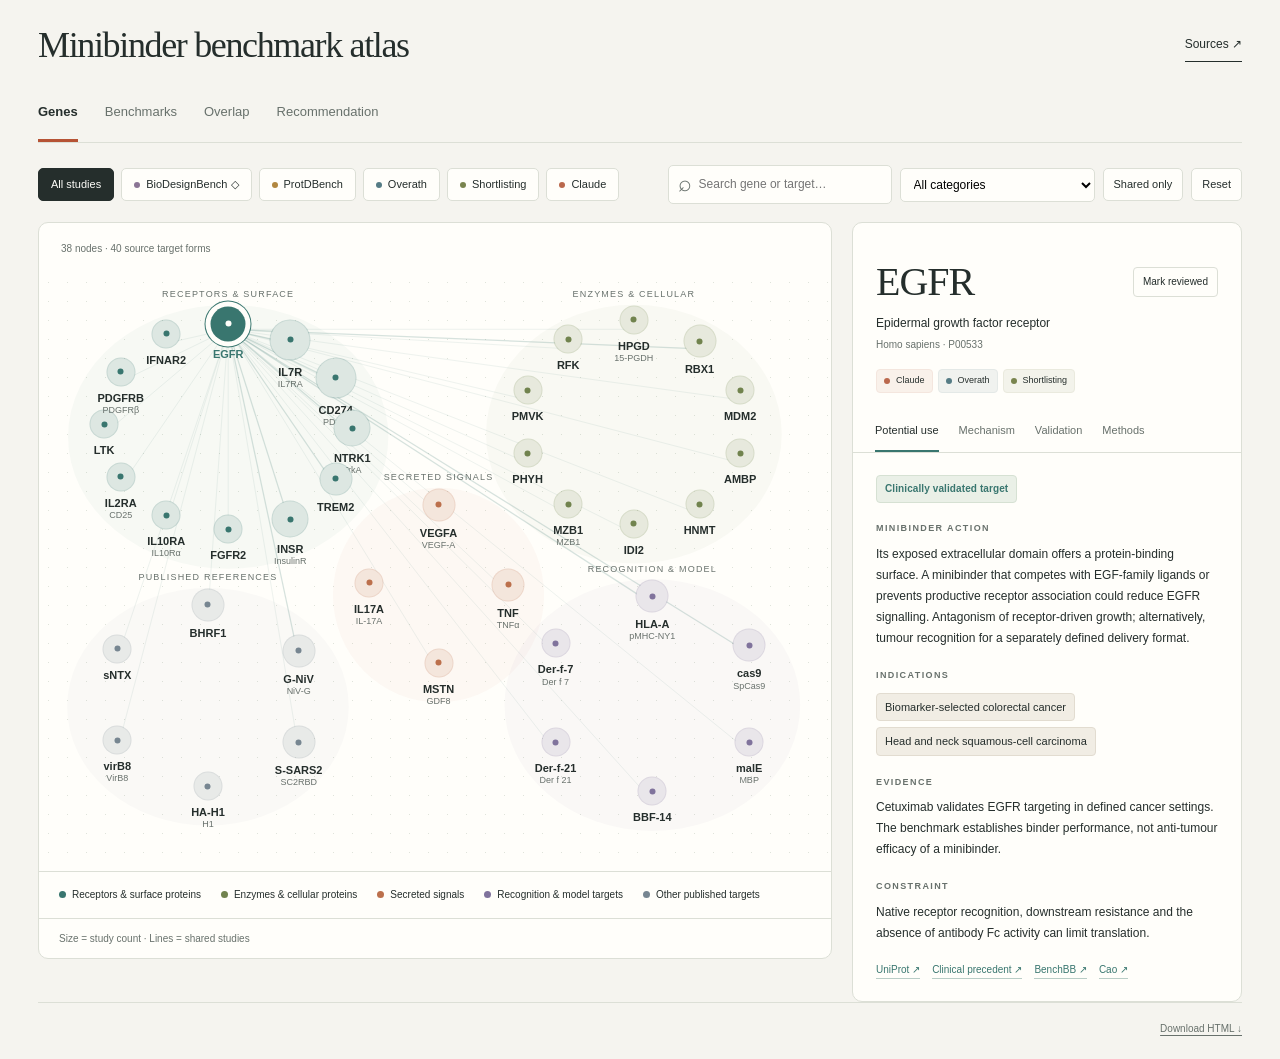
==== commit 42728597: "Reduce redundant atlas headings and interface labels" ====
--- a/minibinder/index.html
+++ b/minibinder/index.html
@@ -24,35 +24,42 @@
 
 /* Compact research header and mechanism-first gene review. */
 .hero{padding:25px 0 21px;align-items:center;gap:24px}h1{font-size:clamp(28px,3vw,42px);letter-spacing:-1.35px;line-height:1.12}.hero-stats{gap:22px}.stat strong{font-size:29px}.stat{min-width:77px;padding-left:18px}.navtabs{gap:27px}.therapy-badge{display:inline-block;font-size:10px;font-weight:600;letter-spacing:.1px;color:var(--teal);background:#eaf0e7;border:1px solid #d6e1d3;border-radius:4px;padding:5px 8px;margin-bottom:19px}.indications{display:flex;flex-wrap:wrap;gap:6px;margin-top:10px}.indications span{font-size:11px;line-height:1.5;background:#f1ede4;border:1px solid #e2dcd0;padding:5px 8px;border-radius:4px}.detail-body .content-block{margin-bottom:18px}.content-block .mechanism-effect{margin-top:9px;color:var(--teal)}
-.rec-decision{display:grid;grid-template-columns:minmax(0,1.45fr) minmax(300px,1fr);border:1px solid #c8d6ce;border-radius:10px;overflow:hidden;background:#edf2e9;margin-bottom:24px}.rec-decision-main{padding:27px 30px}.rec-decision h2{font:400 34px/1.13 var(--serif);letter-spacing:-.8px;max-width:700px}.rec-decision-main>p{font-size:13px;color:#53615a;margin-top:15px;max-width:690px}.rec-decision-side{background:#e1eadf;border-left:1px solid #c8d6ce;padding:27px 28px;display:flex;flex-direction:column;justify-content:center}.rec-decision-side .panel-names{font-size:19px;font-weight:600;line-height:1.8;letter-spacing:.2px}.rec-decision-side>p{font-size:12px;color:#546259;margin-top:9px}.rec-decision .eyebrow{color:var(--teal);margin-bottom:10px}.rec-primary-link{font-size:11px;color:var(--teal);font-weight:600;margin-top:13px;padding:0;text-align:left;text-decoration:underline;text-underline-offset:4px}.rec-section{margin:25px 0}.rec-heading{display:flex;align-items:baseline;justify-content:space-between;gap:20px;margin-bottom:14px}.rec-heading h3{font:400 24px/1.2 var(--serif)}.rec-heading>span{font-size:11px;color:var(--muted);text-align:right}.priority-list{border:1px solid var(--line);border-radius:8px;overflow:hidden;background:var(--paper)}.priority-row{display:grid;grid-template-columns:36px 195px 220px minmax(0,1fr);gap:17px;padding:15px 22px;border-top:1px solid var(--line);align-items:start}.priority-row:first-child{border:0;background:#f0f3eb}.priority-number{font:400 23px/1.2 var(--serif);color:#9aa69b}.priority-name{text-align:left;padding:0;font-size:13px;font-weight:600;line-height:1.5}.priority-role{font-size:12px;color:var(--teal);line-height:1.6}.priority-row p{font-size:12px;color:var(--muted);line-height:1.6}.anchor-grid{display:grid;grid-template-columns:repeat(3,minmax(0,1fr));gap:14px}.anchor-card{background:var(--paper);border:1px solid var(--line);border-radius:8px;padding:17px 20px}.anchor-card button{font:400 25px var(--serif);padding:0;border-bottom:1px solid #bfcac0}.anchor-card .anchor-role{font-size:10px;text-transform:uppercase;letter-spacing:1px;color:var(--teal);margin:8px 0}.anchor-card p{font-size:12px;color:var(--muted)}.addition-grid{display:grid;grid-template-columns:repeat(3,minmax(0,1fr));gap:16px}.addition-card{background:var(--paper);border:1px solid var(--line);border-top:3px solid var(--teal);border-radius:7px;padding:22px 23px;display:flex;flex-direction:column}.addition-card.reserve{border-top-color:#af9a6a}.addition-card .eyebrow{font-size:9px;letter-spacing:1.4px;margin-bottom:14px;color:var(--teal)}.addition-card h4{font:400 35px/1 var(--serif);margin-bottom:6px}.addition-name{font-size:11px;color:var(--muted);min-height:18px}.addition-status{font-size:10px;margin:15px 0 17px;color:var(--teal);border-top:1px solid var(--line);border-bottom:1px solid var(--line);padding:8px 0}.addition-card dl{margin:0}.addition-card dt{font-size:9px;letter-spacing:1.15px;text-transform:uppercase;font-weight:700;margin:0 0 5px}.addition-card dd{font-size:12px;margin:0 0 16px;color:#59625c;line-height:1.65}.addition-card dd:last-child{margin-bottom:5px}.addition-card .ref-row{margin-top:auto;padding-top:12px}.rec-footnote{font-size:11px;color:var(--muted);margin-top:12px;line-height:1.6}.study-proposal{display:grid;grid-template-columns:1.1fr 1fr;gap:28px;padding:23px 26px;background:#eeeae0;border:1px solid #dfd9cb;border-radius:8px}.study-proposal h3{font:400 24px/1.23 var(--serif);margin:8px 0 13px}.study-proposal p{font-size:12px;color:#5e625a;line-height:1.7}.study-proposal .content-label{font-size:9px;margin:0 0 7px}.study-proposal .outcome{margin-top:15px}
-@media(max-width:1190px){.navtabs{gap:21px}.priority-row{grid-template-columns:30px 150px 170px minmax(0,1fr);gap:12px}.rec-decision h2{font-size:29px}.addition-card{padding:20px 18px}.hero-stats{gap:12px}.stat{padding-left:12px}.review-counter{font-size:10px}}
-@media(max-width:1000px){.hero{display:block}.hero-stats{margin-top:18px;padding-top:0}.navtabs{gap:26px}.review-counter{display:none}.priority-row{grid-template-columns:28px 145px minmax(0,1fr);gap:12px}.priority-role{grid-column:2}.priority-row p{grid-column:3;grid-row:1/3}.priority-number{grid-row:1/3}.priority-name{grid-column:2}.rec-decision{grid-template-columns:1.2fr 1fr}.rec-decision-main,.rec-decision-side{padding:22px}.addition-grid{gap:12px}.addition-card{padding:18px 15px}.addition-card dd{font-size:11px}.addition-name{min-height:36px}}
-@media(max-width:720px){.hero{padding:20px 0 17px}.hero h1{font-size:31px;max-width:none;letter-spacing:-1px}.hero-stats{margin-top:18px;gap:18px}.stat strong{font-size:25px}.stat{min-width:0;flex:1}.navtabs{display:grid;grid-template-columns:1fr 1fr;gap:0 24px;width:100%}.navtab{padding:10px 0;text-align:left;font-size:12px}.navbar{display:block}.rec-decision{grid-template-columns:1fr}.rec-decision-main{padding:23px 21px}.rec-decision h2{font-size:30px}.rec-decision-side{border-left:0;border-top:1px solid #c8d6ce;padding:20px 21px}.rec-decision-side .panel-names{font-size:17px}.rec-heading{display:block}.rec-heading>span{display:block;text-align:left;margin-top:8px}.priority-row{grid-template-columns:24px minmax(0,1fr);gap:4px 13px;padding:16px}.priority-number{grid-row:1/4}.priority-name,.priority-role,.priority-row p{grid-column:2;grid-row:auto}.priority-name{font-size:14px}.priority-row p{margin-top:6px}.anchor-grid,.addition-grid{grid-template-columns:1fr}.anchor-card{padding:17px 20px}.addition-card{padding:23px}.addition-card dd{font-size:12px}.addition-name{min-height:0}.study-proposal{grid-template-columns:1fr;gap:20px;padding:21px}.rec-section{margin:24px 0}.rec-decision{margin-bottom:22px}}
-@media(max-width:380px){.hero h1{font-size:28px}.navtabs{gap:0 15px}.navtab{font-size:11px}.hero-stats{gap:9px}.stat{padding-left:9px}.stat span{font-size:8px}.rec-decision h2{font-size:27px}}
+
+.rec-choice{display:flex;justify-content:space-between;align-items:center;gap:20px;padding:22px 25px;background:#eaf0e6;border:1px solid #cbd8c9;border-radius:8px}.rec-choice .eyebrow{margin:0 0 6px;color:var(--teal)}.rec-choice h2{font:400 34px/1.1 var(--serif);letter-spacing:-.5px}.rec-primary-link{font-size:12px;color:var(--teal);padding:5px 0;text-decoration:underline;text-underline-offset:4px}.rec-section{margin:24px 0}.rec-heading{display:flex;align-items:baseline;justify-content:space-between;gap:16px;margin-bottom:13px}.rec-heading h3{font:400 23px/1.2 var(--serif)}.rec-heading>span{font-size:11px;color:var(--muted)}.rec-protein-grid{display:grid;grid-template-columns:repeat(5,minmax(0,1fr));gap:12px}.rec-extra-grid{display:grid;grid-template-columns:repeat(3,minmax(0,1fr));gap:12px}.rec-protein{display:flex;flex-direction:column;justify-content:center;align-items:flex-start;text-align:left;gap:6px;padding:17px 19px;min-height:92px;background:var(--paper);border:1px solid var(--line);border-radius:7px}.rec-protein strong{font:400 26px/1.1 var(--serif)}.rec-protein span{font-size:11px;line-height:1.4;color:var(--muted)}button.rec-protein:hover{border-color:var(--teal);background:#f1f5ed}.rec-extra{border-top:2px solid #b9a97d}
+@media(max-width:1190px){.navtabs{gap:21px}.hero-stats{gap:12px}.stat{padding-left:12px}.review-counter{font-size:10px}}
+@media(max-width:1000px){.hero{display:block}.hero-stats{margin-top:18px;padding-top:0}.navtabs{gap:26px}.review-counter{display:none}.rec-protein-grid{grid-template-columns:repeat(5,minmax(0,1fr))}.rec-protein{padding:15px 13px}}
+@media(max-width:720px){.hero{padding:20px 0 17px}.hero h1{font-size:31px;max-width:none;letter-spacing:-1px}.hero-stats{margin-top:18px;gap:18px}.stat strong{font-size:25px}.stat{min-width:0;flex:1}.navtabs{display:grid;grid-template-columns:1fr 1fr;gap:0 24px;width:100%}.navtab{padding:10px 0;text-align:left;font-size:12px}.navbar{display:block}.rec-choice{padding:19px;gap:13px}.rec-choice h2{font-size:29px}.rec-primary-link{font-size:11px}.rec-choice .eyebrow{font-size:9px;letter-spacing:1.3px}.rec-heading h3{font-size:22px}.rec-protein-grid{grid-template-columns:repeat(2,minmax(0,1fr));gap:9px}.rec-extra-grid{grid-template-columns:repeat(3,minmax(0,1fr));gap:9px}.rec-protein{padding:14px;min-height:86px}.rec-protein strong{font-size:24px}.rec-protein span{font-size:10px}.rec-extra{padding:13px 10px;justify-content:flex-start}.rec-extra strong{font-size:22px}}
+@media(max-width:380px){.hero h1{font-size:28px}.navtabs{gap:0 15px}.navtab{font-size:11px}.hero-stats{gap:9px}.stat{padding-left:9px}.stat span{font-size:8px}.rec-choice{padding:16px;gap:10px}.rec-choice h2{font-size:26px}.rec-primary-link{font-size:10px}.rec-choice .eyebrow{font-size:8px}.rec-extra-grid{gap:6px}.rec-extra{padding:12px 8px}.rec-extra strong{font-size:20px}.rec-heading h3{font-size:21px}}
+
+
+/* Minimal labels; scientific identity and evidence remain in the detail views. */
+.hero{display:flex;align-items:center;justify-content:space-between;padding:25px 0 20px;gap:20px}.hero h1{font-size:36px}.hero>.textbtn{flex-shrink:0}.panel-head{padding-top:14px;padding-bottom:14px}.detail-top{padding-top:21px}.bench-card strong{display:flex;align-items:center;gap:3px}.bench-card .dot{flex-shrink:0}.bench-card small{margin-top:5px}.bench-section p+p{margin-top:11px}.footer{justify-content:flex-end}.rec-choice{padding-top:20px;padding-bottom:20px}.rec-choice h2{font-size:30px}.rec-protein{min-height:79px}.content-block>.content-label{margin-bottom:8px}
+@media(max-width:1000px){.hero{display:flex}.hero h1{font-size:31px}}
+@media(max-width:720px){.hero{align-items:flex-start;padding:22px 0 14px;gap:14px}.hero h1{font-size:27px;max-width:265px;letter-spacing:-.8px}.hero>.textbtn{font-size:11px;margin-top:3px}.navtabs{gap:0 24px}.rec-choice h2{font-size:25px}.rec-choice{padding:18px 17px}.rec-heading h3{font-size:21px}.rec-protein{min-height:76px}.rec-extra{justify-content:center}.map-note{font-size:9px}.bench-card strong{font-size:13px}}
+@media(max-width:380px){.hero h1{font-size:24px;max-width:225px}.hero{gap:10px}.hero>.textbtn{font-size:10px}.rec-choice{gap:10px;padding:16px 14px}.rec-choice h2{font-size:22px}.rec-primary-link{font-size:11px}.rec-heading h3{font-size:20px}}
 
 </style>
 </head>
 <body>
 <div class="shell">
- <header class="masthead"><div class="brand"><span class="brand-mark" aria-hidden="true"></span>MINIBINDER / RESEARCH ATLAS</div><div class="meta"><span class="date">13 OCTOBER 2026</span><button class="textbtn" id="sources-open">Source library ↗</button></div></header>
- <section class="hero"><div><h1>Minibinder benchmark atlas</h1></div><div class="hero-stats"><div class="stat"><strong>38</strong><span>Gene / target nodes</span></div><div class="stat"><strong>40</strong><span>Target forms</span></div><div class="stat"><strong>05</strong><span>Benchmarks</span></div></div></section>
- <nav class="navbar" aria-label="Review mode"><div class="navtabs"><button class="navtab active" data-view="genes" aria-current="page"><span class="num">01</span>Gene atlas</button><button class="navtab" data-view="benchmarks"><span class="num">02</span>Benchmark review</button><button class="navtab" data-view="overlap"><span class="num">03</span>Overlap & provenance</button><button class="navtab" data-view="recommendations"><span class="num">04</span>Recommendation</button></div><span class="review-counter" id="review-counter"></span></nav>
+ <header class="hero"><h1>Minibinder benchmark atlas</h1><button class="textbtn" id="sources-open">Sources ↗</button></header>
+ <nav class="navbar" aria-label="Review mode"><div class="navtabs"><button class="navtab active" data-view="genes" aria-current="page">Genes</button><button class="navtab" data-view="benchmarks">Benchmarks</button><button class="navtab" data-view="overlap">Overlap</button><button class="navtab" data-view="recommendations">Recommendation</button></div><span class="sr-only" id="review-counter"></span></nav>
  <main>
   <section class="view" id="view-genes" aria-label="Gene atlas">
    <div class="toolbar"><div class="filters" id="benchmark-filters"></div><div class="searchtools"><label class="searchbox"><span class="sr-only">Search genes, aliases or biology</span><input id="gene-search" type="search" placeholder="Search gene or target…" autocomplete="off"></label><label><span class="sr-only">Biological category</span><select id="category-filter"><option value="all">All categories</option></select></label><button id="shared-toggle" class="tinybtn" aria-pressed="false">Shared only</button><button id="clear-filters" class="tinybtn">Reset</button></div></div>
    <div class="atlas-layout">
-    <section class="map-panel" aria-label="Gene network"><div class="panel-head"><div><h2>Target landscape</h2><small id="map-count">38 nodes · 40 source target forms</small></div><div class="map-tools"><span>Shared benchmark links</span></div></div><div class="network" id="network"></div><div class="legend" id="legend"></div><div class="map-note"><span>Node size = benchmark coverage · Select a gene to inspect</span><span>Gene positions group biological context</span></div></section>
+    <section class="map-panel" aria-label="Gene network"><div class="panel-head"><div><small id="map-count">38 nodes · 40 source target forms</small></div></div><div class="network" id="network"></div><div class="legend" id="legend"></div><div class="map-note"><span>Size = study count · Lines = shared studies</span></div></section>
     <aside class="detail" id="gene-detail" aria-label="Selected gene details"></aside>
    </div>
 
   </section>
   <section class="view" id="view-benchmarks" aria-label="Benchmark review" hidden><div class="bench-layout"><div class="bench-menu" id="bench-menu" aria-label="Select benchmark"></div><article class="bench-body" id="bench-body"></article></div></section>
-  <section class="view" id="view-overlap" aria-label="Overlap and provenance" hidden><div class="overlap-layout"><section class="matrix-panel"><h2>Shared target forms</h2><p>Primary panels; Shortlisting combines development and test. Select a cell to inspect its intersection.</p><div class="matrix" id="matrix"></div></section><aside class="overlap-summary" id="overlap-summary"></aside></div><div class="section-line"><h3>How the evidence is connected</h3><small>Target overlap and data reuse are different relationships</small></div><div class="lineage-grid" id="lineage-grid"></div><div class="section-line"><h3>Identity & evaluation audit</h3></div><div class="audit-grid" id="audit-grid"></div></section>
+  <section class="view" id="view-overlap" aria-label="Overlap and provenance" hidden><div class="overlap-layout"><section class="matrix-panel"><h2>Shared target forms</h2><p>Shortlisting includes development and test targets.</p><div class="matrix" id="matrix"></div></section><aside class="overlap-summary" id="overlap-summary"></aside></div><div class="section-line"><h3>Data reuse</h3></div><div class="lineage-grid" id="lineage-grid"></div><div class="section-line"><h3>Data notes</h3></div><div class="audit-grid" id="audit-grid"></div></section>
   <section class="view" id="view-recommendations" aria-label="Recommended study design" hidden><div id="recommendation-body"></div></section>
  </main>
- <footer class="footer"><span>MINIBINDER RESEARCH ATLAS · 2026</span><span><a href="minibinder-atlas.html" download="minibinder-atlas.html">Download HTML ↓</a></span></footer>
+ <footer class="footer"><span><a href="minibinder-atlas.html" download="minibinder-atlas.html">Download HTML ↓</a></span></footer>
 </div>
-<dialog id="sources-dialog" aria-labelledby="sources-title"><div class="dialog-head"><h2 id="sources-title">Source library</h2><button id="sources-close">Close</button></div><div class="sources-list" id="sources-list"></div></dialog>
+<dialog id="sources-dialog" aria-labelledby="sources-title"><div class="dialog-head"><h2 id="sources-title">Sources</h2><button id="sources-close">Close</button></div><div class="sources-list" id="sources-list"></div></dialog>
 <div class="sr-only" id="announcer" aria-live="polite"></div>
 <script id="research-data" type="application/json">{"updated": "13 October 2026", "genes": [{"id": "EGFR", "alias": "EGFR", "name": "Epidermal growth factor receptor", "category": "receptor", "forms": ["EGFR"], "biology": "An EGF-family receptor tyrosine kinase linking extracellular ligand recognition to growth and survival signalling.", "principle": "Its exposed extracellular domain offers a protein-binding surface. A minibinder that competes with EGF-family ligands or prevents productive receptor association could reduce EGFR signalling.", "functional": "Does native-cell EGFR recognition suppress ligand-dependent receptor signalling in an EGFR-dependent context?", "context": "Extracellular constructs and domain coverage differ between historical sources.", "organism": "Homo sapiens", "kind": "Gene", "whyC": "Common public benchmark with community-competition comparators.", "selection": "Two public competition rounds make EGFR a strong comparison anchor.", "extraRefs": ["BB", "Cao"], "accession": "P00533", "bioRef": "U_EGFR", "memberships": [{"benchmark": "C", "role": "Prospective", "form": "EGFR", "why": "Common public benchmark with community-competition comparators.", "status": "Measured labels", "source": "C"}, {"benchmark": "O", "role": "Retrospective", "form": "EGFR", "why": "Public experimental labels from Cao + Adaptyv EGFR rounds 1 and 2.", "status": "Measured labels", "source": "O"}, {"benchmark": "L", "role": "Held-out test", "form": "EGFR", "why": "Held-out, experimentally labelled pool from Adaptyv EGFR R1 + R2 + BindCraft revalidation.", "status": "Measured labels", "source": "L"}], "readouts": [["SPR / BLI", "Biophysical affinity, kinetics and specificity."], ["Cell-surface recognition", "Flow-cytometric binding in a target-expression context."]], "therapy": {"why": "Its exposed extracellular domain offers a protein-binding surface. A minibinder that competes with EGF-family ligands or prevents productive receptor association could reduce EGFR signalling.", "effect": "Antagonism of receptor-driven growth; alternatively, tumour recognition for a separately defined delivery format.", "indications": ["Biomarker-selected colorectal cancer", "Head and neck squamous-cell carcinoma"], "level": "Clinically validated target", "evidence": "Cetuximab validates EGFR targeting in defined cancer settings. The benchmark establishes binder performance, not anti-tumour efficacy of a minibinder.", "gap": "Native receptor recognition, downstream resistance and the absence of antibody Fc activity can limit translation.", "refs": ["RxEGFR"], "validation": "Does native-cell EGFR recognition suppress ligand-dependent receptor signalling in an EGFR-dependent context?"}}, {"id": "IL7R", "alias": "IL7RA · CD127", "name": "Interleukin-7 receptor alpha", "category": "receptor", "forms": ["IL7RA"], "biology": "A receptor chain used in IL-7 and TSLP signalling, with roles in lymphocyte development and maintenance.", "principle": "The extracellular IL7Rα chain is accessible to a soluble binder. Blocking productive IL-7 receptor engagement could reduce survival signals in pathogenic lymphocytes.", "functional": "Does receptor binding inhibit IL-7-dependent signalling while its effect on the TSLP receptor context is resolved?", "context": "IL7RA is the benchmark alias; the gene symbol is IL7R. Record the receptor complex and ectodomain identity.", "organism": "Homo sapiens", "kind": "Gene", "selection": "Repeated historical use and experimental accessibility.", "extraRefs": ["BB"], "accession": "P16871", "bioRef": "U_IL7R", "memberships": [{"benchmark": "C", "role": "Prospective", "form": "IL7RA", "why": "Public benchmark comparability and broader target-class coverage.", "status": "Measured labels", "source": "C"}, {"benchmark": "P", "role": "Generation", "form": "IL7RA", "why": "Established comparison panel; structural and difficulty diversity. Selection rationale is panel-level.", "status": "Computational endpoint", "source": "P"}, {"benchmark": "O", "role": "Retrospective", "form": "IL7RA", "why": "Public experimental labels from Cao + Watson / RFdiffusion.", "status": "Measured labels", "source": "O"}, {"benchmark": "L", "role": "Development", "form": "IL7RA", "why": "Labelled BoltzGen candidates for policy development. No separate target-specific rationale stated.", "status": "Measured labels", "source": "L"}], "readouts": [["SPR / BLI", "Biophysical affinity, kinetics and specificity."], ["Cell-surface recognition", "Flow-cytometric binding in a target-expression context."]], "therapy": {"why": "The extracellular IL7Rα chain is accessible to a soluble binder. Blocking productive IL-7 receptor engagement could reduce survival signals in pathogenic lymphocytes.", "effect": "Receptor antagonism for immune-mediated inflammation.", "indications": ["Ulcerative colitis — investigational"], "level": "Clinical investigational target", "evidence": "A phase II trial abstract reports IL7R antagonism with lusvertikimab in ulcerative colitis; this is target-level evidence for an antibody approach.", "gap": "IL7R also supports normal lymphocyte homeostasis and participates in a separate TSLP receptor complex. The desired pathway effect needs definition.", "refs": ["TrialIL7"], "validation": "Does receptor binding inhibit IL-7-dependent signalling while its effect on the TSLP receptor context is resolved?"}}, {"id": "CD274", "alias": "PD-L1", "name": "Programmed death-ligand 1", "category": "receptor", "forms": ["PD-L1"], "biology": "A cell-surface ligand of PD-1 that regulates T-cell activation and immune tolerance.", "principle": "PD-L1 presents an extracellular interaction surface to PD-1. A minibinder that obstructs this interaction could release inhibitory signalling on T cells.", "functional": "Does the binder disrupt PD-1–PD-L1 interaction and restore a PD-1-dependent immune response?", "context": "Protein fragments, glycosylation and cell-surface presentation can change accessibility.", "organism": "Homo sapiens", "kind": "Gene", "selection": "A widely shared benchmark with an experimentally relevant interaction surface.", "extraRefs": ["BB", "PDL1"], "accession": "Q9NZQ7", "bioRef": "U_CD274", "memberships": [{"benchmark": "C", "role": "Prospective", "form": "PD-L1", "why": "Public benchmark comparability and broader target-class coverage.", "status": "Measured labels", "source": "C"}, {"benchmark": "P", "role": "Generation", "form": "PD-L1", "why": "Established comparison panel; structural and difficulty diversity. Selection rationale is panel-level.", "status": "Computational endpoint", "source": "P"}, {"benchmark": "O", "role": "Retrospective", "form": "PD-L1", "why": "Public experimental labels from Watson / RFdiffusion.", "status": "Measured labels", "source": "O"}, {"benchmark": "L", "role": "Development", "form": "PD-L1", "why": "Labelled BoltzGen candidates for policy development. No separate target-specific rationale stated.", "status": "Measured labels", "source": "L"}], "readouts": [["SPR / BLI", "Biophysical affinity, kinetics and specificity."], ["Cell-surface recognition", "Flow-cytometric binding in a target-expression context."]], "therapy": {"why": "PD-L1 presents an extracellular interaction surface to PD-1. A minibinder that obstructs this interaction could release inhibitory signalling on T cells.", "effect": "Checkpoint blockade that restores tumour-directed immune activity.", "indications": ["Selected non-small-cell lung cancer settings", "Other PD-L1-directed oncology settings"], "level": "Clinically validated target", "evidence": "Atezolizumab provides clinical precedent for PD-L1 blockade. A proposed minibinder still needs direct blockade and immune-function evidence.", "gap": "Binding must remain effective on glycosylated cell-surface PD-L1; tumour exposure and systemic persistence differ from antibodies.", "refs": ["RxPDL1", "PDL1"], "validation": "Does the binder disrupt PD-1–PD-L1 interaction and restore a PD-1-dependent immune response?"}}, {"id": "NTRK1", "alias": "TrkA", "name": "Neurotrophic receptor tyrosine kinase 1", "category": "receptor", "forms": ["TrkA"], "biology": "The high-affinity NGF receptor connects neurotrophin binding to neuronal survival and differentiation pathways.", "principle": "The TrkA ectodomain recognizes NGF. A binder that limits this extracellular interaction could reduce NGF-dependent sensory-neuron signalling.", "functional": "Does extracellular recognition reduce NGF-dependent TrkA signalling rather than activate the receptor?", "context": "A receptor fragment is not equivalent to the full membrane receptor.", "organism": "Homo sapiens", "kind": "Gene", "accession": "P04629", "bioRef": "U_NTRK1", "memberships": [{"benchmark": "C", "role": "Prospective", "form": "TrkA", "why": "Public benchmark comparability and broader target-class coverage.", "status": "Measured labels", "source": "C"}, {"benchmark": "P", "role": "Generation", "form": "TrkA", "why": "Established comparison panel; structural and difficulty diversity. Selection rationale is panel-level.", "status": "Computational endpoint", "source": "P"}, {"benchmark": "O", "role": "Retrospective", "form": "TrkA", "why": "Public experimental labels from Cao + Watson / RFdiffusion.", "status": "Measured labels", "source": "O"}], "readouts": [["SPR / BLI", "Biophysical affinity, kinetics and specificity."], ["Cell-surface recognition", "Flow-cytometric binding in a target-expression context."]], "therapy": {"why": "The TrkA ectodomain recognizes NGF. A binder that limits this extracellular interaction could reduce NGF-dependent sensory-neuron signalling.", "effect": "Antagonism of the NGF–TrkA pain pathway.", "indications": ["Osteoarthritis-associated pain — mechanistic candidate"], "level": "Preclinical rationale", "evidence": "Sensory-neuron TrkA deletion reduced osteoarthritis pain in a mouse model. This supports the pathway, not efficacy of a designed minibinder.", "gap": "An ectodomain binder is not equivalent to an intracellular kinase inhibitor for NTRK-fusion cancers; neuronal trophic functions also matter.", "refs": ["BioNTRK1"], "validation": "Does extracellular recognition reduce NGF-dependent TrkA signalling rather than activate the receptor?"}}, {"id": "TREM2", "alias": "TREM2", "name": "Triggering receptor expressed on myeloid cells 2", "category": "receptor", "forms": ["TREM2"], "biology": "A myeloid receptor that signals with TYROBP / DAP12 and participates in microglial lipid sensing and phagocytic responses.", "principle": "TREM2 has an accessible myeloid-cell ectodomain. An appropriately acting ligand could influence DAP12-linked signalling and microglial responses.", "functional": "Does receptor engagement alter TREM2-linked signalling and the intended microglial phenotype?", "context": "Soluble ectodomain and membrane-bound receptor are different biological contexts.", "organism": "Homo sapiens", "kind": "Gene", "whyC": "Public competition comparator and cell-surface receptor coverage.", "accession": "Q9NZC2", "bioRef": "U_TREM2", "memberships": [{"benchmark": "C", "role": "Prospective", "form": "TREM2", "why": "Public competition comparator and cell-surface receptor coverage.", "status": "Measured labels", "source": "C"}, {"benchmark": "L", "role": "Held-out test", "form": "TREM2", "why": "Held-out, experimentally labelled pool from BioArena / Adaptyv.", "status": "Measured labels", "source": "L"}], "readouts": [["SPR / BLI", "Biophysical affinity, kinetics and specificity."], ["Cell-surface recognition", "Flow-cytometric binding in a target-expression context."]], "therapy": {"why": "TREM2 has an accessible myeloid-cell ectodomain. An appropriately acting ligand could influence DAP12-linked signalling and microglial responses.", "effect": "Agonism or state modulation; simple receptor occupancy does not define the direction.", "indications": ["Alzheimer disease — unresolved therapeutic rationale"], "level": "Clinical efficacy unresolved", "evidence": "The AL002 phase II Alzheimer trial did not meet its primary clinical endpoint. TREM2 engagement alone therefore provides a weak therapeutic prioritization argument.", "gap": "Agonist geometry, soluble versus membrane receptor and brain exposure are unresolved for a minibinder.", "refs": ["TrialTREM2"], "validation": "Does receptor engagement alter TREM2-linked signalling and the intended microglial phenotype?"}}, {"id": "INSR", "alias": "InsulinR · IR", "name": "Insulin receptor", "category": "receptor", "forms": ["INSR"], "biology": "A receptor tyrosine kinase mediating insulin-dependent metabolic and growth responses.", "principle": "The extracellular insulin receptor can be recognized by proteins other than insulin. A binder could stabilize a signalling-competent receptor arrangement.", "functional": "Does receptor binding produce the intended metabolic signalling response, rather than antagonism or excessive growth signalling?", "context": "This target is the insulin receptor, not insulin. ProtDBench contains an inconsistent “Insulin” label.", "organism": "Homo sapiens", "kind": "Gene", "extraRefs": ["IR"], "accession": "P06213", "bioRef": "U_INSR", "memberships": [{"benchmark": "P", "role": "Generation", "form": "INSR", "why": "Established comparison panel; structural and difficulty diversity. Selection rationale is panel-level.", "status": "Computational endpoint", "source": "P"}, {"benchmark": "O", "role": "Retrospective", "form": "INSR", "why": "Public experimental labels from Cao + Watson / RFdiffusion.", "status": "Measured labels", "source": "O"}, {"benchmark": "L", "role": "Development", "form": "INSR", "why": "Labelled BoltzGen candidates for policy development. No separate target-specific rationale stated.", "status": "Measured labels", "source": "L"}], "readouts": [["SPR / BLI", "Biophysical affinity, kinetics and specificity."], ["Cell-surface recognition", "Flow-cytometric binding in a target-expression context."]], "therapy": {"why": "The extracellular insulin receptor can be recognized by proteins other than insulin. A binder could stabilize a signalling-competent receptor arrangement.", "effect": "Receptor agonism or partial agonism; blocking insulin binding would be the wrong direction for insulin resistance.", "indications": ["Severe insulin resistance — investigational"], "level": "Preclinical rationale", "evidence": "Antibody partial agonists can activate some insulin-receptor variants with poor insulin responses. This does not establish minibinder agonism.", "gap": "Activation depends on receptor conformation and ligand geometry, with a need to distinguish metabolic from growth signalling.", "refs": ["BioINSR", "IR"], "validation": "Does receptor binding produce the intended metabolic signalling response, rather than antagonism or excessive growth signalling?"}}, {"id": "FGFR2", "alias": "FGFR2", "name": "Fibroblast growth factor receptor 2", "category": "receptor", "forms": ["FGFR2"], "biology": "A receptor tyrosine kinase linking fibroblast growth-factor recognition to proliferation and differentiation.", "principle": "An extracellular binder may recognize FGFR2 and interfere with receptor activation. Isoform-selective recognition could focus on the epithelial FGFR2b context.", "functional": "Does the binder recognize the intended FGFR2 isoform and reduce receptor-dependent signalling?", "context": "Isoform and extracellular-domain composition are important target identifiers.", "organism": "Homo sapiens", "kind": "Gene", "accession": "P21802", "bioRef": "U_FGFR2", "memberships": [{"benchmark": "O", "role": "Retrospective", "form": "FGFR2", "why": "Public experimental labels from Cao.", "status": "Measured labels", "source": "O"}], "readouts": [["SPR / BLI", "Biophysical affinity, kinetics and specificity."], ["Cell-surface recognition", "Flow-cytometric binding in a target-expression context."]], "therapy": {"why": "An extracellular binder may recognize FGFR2 and interfere with receptor activation. Isoform-selective recognition could focus on the epithelial FGFR2b context.", "effect": "Antagonism of a tumour growth receptor.", "indications": ["FGFR2b-positive gastric / gastro-oesophageal junction cancer — investigational"], "level": "Clinical investigational target", "evidence": "The FIGHT trial supports clinical investigation of FGFR2b-directed bemarituzumab. The benchmark FGFR2 label alone does not establish FGFR2b selectivity.", "gap": "Confirm the extracellular isoform; a binder to an ectodomain does not automatically address intracellular FGFR2-fusion biology.", "refs": ["TrialFGFR2"], "validation": "Does the binder recognize the intended FGFR2 isoform and reduce receptor-dependent signalling?"}}, {"id": "IL10RA", "alias": "IL10Rα", "name": "Interleukin-10 receptor alpha", "category": "receptor", "forms": ["IL10RA"], "biology": "The ligand-recognition chain of the IL-10 receptor complex, which supports anti-inflammatory signalling through STAT3.", "principle": "IL10RA is an extracellular cytokine-receptor chain. A therapeutic binder would need to support productive anti-inflammatory receptor signalling or serve as part of an agonist format.", "functional": "Does engagement reproduce the desired IL-10-dependent anti-inflammatory response?", "context": "IL10RA alone and its receptor complex represent different assay contexts.", "organism": "Homo sapiens", "kind": "Gene", "accession": "Q13651", "bioRef": "U_IL10RA", "memberships": [{"benchmark": "O", "role": "Retrospective", "form": "IL10RA", "why": "Public experimental labels from Bennett prospective.", "status": "Measured labels", "source": "O"}], "readouts": [["SPR / BLI", "Biophysical affinity, kinetics and specificity."], ["Cell-surface recognition", "Flow-cytometric binding in a target-expression context."]], "therapy": {"why": "IL10RA is an extracellular cytokine-receptor chain. A therapeutic binder would need to support productive anti-inflammatory receptor signalling or serve as part of an agonist format.", "effect": "Agonism for mucosal immune regulation; competitive blockade can oppose this objective.", "indications": ["Inflammatory bowel disease — mechanistic candidate"], "level": "Mechanistic hypothesis", "evidence": "Human IL-10 receptor biology supports a protective role in intestinal inflammation. Benchmark binding does not establish an IL-10-like response.", "gap": "Correct receptor-complex activation is harder than binding one isolated chain.", "refs": ["BioIL10R"], "validation": "Does engagement reproduce the desired IL-10-dependent anti-inflammatory response?"}}, {"id": "IL2RA", "alias": "CD25", "name": "Interleukin-2 receptor alpha", "category": "receptor", "forms": ["IL2RA"], "biology": "A ligand-binding chain of the high-affinity IL-2 receptor involved in immune regulation.", "principle": "CD25 is an exposed IL-2 receptor component. Occupying a functionally relevant surface could reduce high-affinity IL-2 receptor engagement on activated lymphocytes.", "functional": "Does binding inhibit high-affinity IL-2 signalling in the intended immune-cell context?", "context": "Record the receptor-chain composition rather than treating CD25 as the whole IL-2 receptor.", "organism": "Homo sapiens", "kind": "Gene", "accession": "P01589", "bioRef": "U_IL2RA", "memberships": [{"benchmark": "O", "role": "Retrospective", "form": "IL2RA", "why": "Public experimental labels from Bennett prospective.", "status": "Measured labels", "source": "O"}], "readouts": [["SPR / BLI", "Biophysical affinity, kinetics and specificity."], ["Cell-surface recognition", "Flow-cytometric binding in a target-expression context."]], "therapy": {"why": "CD25 is an exposed IL-2 receptor component. Occupying a functionally relevant surface could reduce high-affinity IL-2 receptor engagement on activated lymphocytes.", "effect": "Antagonism of IL-2-dependent immune activation.", "indications": ["Prevention of acute kidney-transplant rejection — target precedent"], "level": "Clinically validated target", "evidence": "Basiliximab validates CD25 blockade in transplantation. A minibinder would be a distinct therapeutic format.", "gap": "CD25 is also important to regulatory T cells; receptor binding alone cannot predict the net immune effect.", "refs": ["RxIL2R"], "validation": "Does binding inhibit high-affinity IL-2 signalling in the intended immune-cell context?"}}, {"id": "LTK", "alias": "LTK", "name": "Leukocyte receptor tyrosine kinase", "category": "receptor", "forms": ["LTK"], "biology": "An ALKAL-responsive receptor tyrosine kinase with roles in cellular signalling and secretory-pathway regulation.", "principle": "The benchmark offers a recognizable extracellular receptor surface, useful for testing receptor selectivity.", "functional": "Does recognition remain selective against related receptor proteins in the native target context?", "context": "The isolated extracellular construct is the benchmark entity; downstream biology is contextual.", "organism": "Homo sapiens", "kind": "Gene", "accession": "P29376", "bioRef": "U_LTK", "memberships": [{"benchmark": "O", "role": "Retrospective", "form": "LTK", "why": "Public experimental labels from Bennett prospective.", "status": "Measured labels", "source": "O"}], "readouts": [["SPR / BLI", "Biophysical affinity, kinetics and specificity."], ["Cell-surface recognition", "Flow-cytometric binding in a target-expression context."]], "therapy": {"why": "The benchmark offers a recognizable extracellular receptor surface, useful for testing receptor selectivity.", "effect": "Receptor recognition or mechanistic modulation; a therapeutic direction is not established here.", "indications": ["No supported minibinder indication in the reviewed evidence"], "level": "Research target", "evidence": "Public binder labels support molecular recognition. They do not establish a disease-modifying effect.", "gap": "LTK kinase-fusion oncology cannot be inferred from binding an isolated extracellular construct.", "refs": [], "validation": "Does recognition remain selective against related receptor proteins in the native target context?"}}, {"id": "PDGFRB", "alias": "PDGFRβ", "name": "Platelet-derived growth factor receptor beta", "category": "receptor", "forms": ["PDGFRB"], "biology": "A receptor tyrosine kinase involved in pericyte biology, vascular development and cell migration.", "principle": "PDGFRβ exposes a ligand-recognition ectodomain. An antagonistic minibinder could limit growth-factor signalling in activated mesenchymal cells.", "functional": "Does receptor antagonism reduce PDGF-dependent signalling and a relevant fibrotic-cell phenotype?", "context": "Shortlisting explicitly identifies PDGFR Beta. The historical ProtDBench label “PDGFR” is retained separately.", "organism": "Homo sapiens", "kind": "Gene", "accession": "P09619", "bioRef": "U_PDGFRB", "memberships": [{"benchmark": "L", "role": "Development", "form": "PDGFRB", "why": "Labelled BoltzGen candidates for policy development. No separate target-specific rationale stated.", "status": "Measured labels", "source": "L"}], "readouts": [["SPR / BLI", "Biophysical affinity, kinetics and specificity."], ["Cell-surface recognition", "Flow-cytometric binding in a target-expression context."]], "therapy": {"why": "PDGFRβ exposes a ligand-recognition ectodomain. An antagonistic minibinder could limit growth-factor signalling in activated mesenchymal cells.", "effect": "Reduction of profibrotic receptor signalling.", "indications": ["Pulmonary fibrosis — preclinical candidate"], "level": "Preclinical rationale", "evidence": "A PDGFRβ-blocking antibody improved fibrosis in a mouse model. This is preclinical pathway evidence, not a demonstrated minibinder treatment.", "gap": "Physiological stromal and pericyte functions make cell context and selectivity important.", "refs": ["BioPDGFRB"], "validation": "Does receptor antagonism reduce PDGF-dependent signalling and a relevant fibrotic-cell phenotype?"}}, {"id": "IFNAR2", "alias": "IFNAR2", "name": "Interferon alpha / beta receptor 2", "category": "receptor", "forms": ["IFNAR2"], "biology": "A component of the type-I interferon receptor that works with IFNAR1 to initiate JAK–STAT signalling.", "principle": "IFNAR2 has an extracellular cytokine-binding domain. A binder could disrupt assembly or activation of the type I interferon receptor complex.", "functional": "Does IFNAR2 recognition reduce type I interferon-dependent signalling?", "context": "IFNAR2 is a held-out target in shortlisting, sourced from BindCraft revalidation.", "organism": "Homo sapiens", "kind": "Gene", "accession": "P48551", "bioRef": "U_IFNAR2", "memberships": [{"benchmark": "L", "role": "Held-out test", "form": "IFNAR2", "why": "Held-out, experimentally labelled pool from BindCraft revalidation.", "status": "Measured labels", "source": "L"}], "readouts": [["SPR / BLI", "Biophysical affinity, kinetics and specificity."], ["Cell-surface recognition", "Flow-cytometric binding in a target-expression context."]], "therapy": {"why": "IFNAR2 has an extracellular cytokine-binding domain. A binder could disrupt assembly or activation of the type I interferon receptor complex.", "effect": "Antagonism of excessive type I interferon signalling.", "indications": ["Systemic lupus erythematosus — pathway-based candidate"], "level": "Pathway validated; chain proposed", "evidence": "Anifrolumab provides clinical precedent through IFNAR1, not IFNAR2. The proposed IFNAR2 route is a mechanistic extrapolation.", "gap": "The functional outcome depends on receptor-chain context and must be distinguished from mere IFNAR2 occupancy.", "refs": ["RxIFNAR"], "validation": "Does IFNAR2 recognition reduce type I interferon-dependent signalling?"}}, {"id": "VEGFA", "alias": "VEGF-A", "name": "Vascular endothelial growth factor A", "category": "signal", "forms": ["VEGFA"], "biology": "A secreted growth factor that engages VEGF receptors to regulate vascular growth and endothelial-cell responses.", "principle": "VEGF-A is a soluble extracellular growth factor. A minibinder can in principle sequester it or obstruct receptor recognition without needing cell entry.", "functional": "Does ligand binding reduce VEGF-dependent receptor activation and an endothelial response?", "context": "Isoforms, oligomeric state and fusion formats affect how binding evidence should be interpreted.", "organism": "Homo sapiens", "kind": "Gene", "accession": "P15692", "bioRef": "U_VEGFA", "memberships": [{"benchmark": "C", "role": "Prospective", "form": "VEGFA", "why": "Public benchmark comparability and broader target-class coverage.", "status": "Measured labels", "source": "C"}, {"benchmark": "P", "role": "Generation", "form": "VEGFA", "why": "Established comparison panel; structural and difficulty diversity. Selection rationale is panel-level.", "status": "Computational endpoint", "source": "P"}], "readouts": [["SPR / BLI", "Biophysical affinity, kinetics and specificity."], ["Receptor competition", "Whether recognition changes ligand–receptor engagement."]], "therapy": {"why": "VEGF-A is a soluble extracellular growth factor. A minibinder can in principle sequester it or obstruct receptor recognition without needing cell entry.", "effect": "Ligand neutralization to reduce pathological angiogenesis and vascular leakage.", "indications": ["Neovascular age-related macular degeneration", "Diabetic macular oedema"], "level": "Clinically validated target", "evidence": "Aflibercept and other VEGF-directed drugs validate this pathway in retinal disease. A proposed minibinder needs independent neutralization and exposure evidence.", "gap": "Relevant VEGF-A isoforms, dimeric presentation and tissue residence affect performance.", "refs": ["RxVEGF"], "validation": "Does ligand binding reduce VEGF-dependent receptor activation and an endothelial response?"}}, {"id": "TNF", "alias": "TNFα", "name": "Tumour necrosis factor", "category": "signal", "forms": ["TNFA"], "biology": "A cytokine signalling through TNF receptors to regulate inflammatory and cell-survival responses.", "principle": "TNF is an extracellular cytokine with a receptor-binding surface. A minibinder could neutralize signalling by interfering with receptor engagement.", "functional": "Does recognition inhibit TNF-dependent signalling in the relevant soluble or membrane context?", "context": "A multimeric target used as a challenge case. TNF is omitted from the shortlisting recall set because its source pool has no positives.", "organism": "Homo sapiens", "kind": "Gene", "whyC": "An explicitly highlighted difficult, therapeutically relevant comparator.", "accession": "P01375", "bioRef": "U_TNF", "memberships": [{"benchmark": "C", "role": "Prospective", "form": "TNFA", "why": "An explicitly highlighted difficult, therapeutically relevant comparator.", "status": "Measured labels", "source": "C"}, {"benchmark": "P", "role": "Generation", "form": "TNFA", "why": "Established comparison panel; structural and difficulty diversity. Selection rationale is panel-level.", "status": "Computational endpoint", "source": "P"}], "readouts": [["SPR / BLI", "Biophysical affinity, kinetics and specificity."], ["Receptor competition", "Whether recognition changes ligand–receptor engagement."]], "therapy": {"why": "TNF is an extracellular cytokine with a receptor-binding surface. A minibinder could neutralize signalling by interfering with receptor engagement.", "effect": "Ligand antagonism for inflammatory disease.", "indications": ["Rheumatoid arthritis", "Crohn disease — target precedent"], "level": "Clinically validated target", "evidence": "Approved TNF-directed biologics validate the pathway. Their functions against soluble and membrane TNF are not automatically reproduced by a small binder.", "gap": "Trimeric ligand state, membrane TNF and lack of Fc-mediated effects can alter activity.", "refs": ["RxTNF"], "validation": "Does recognition inhibit TNF-dependent signalling in the relevant soluble or membrane context?"}}, {"id": "MSTN", "alias": "GDF8 · myostatin", "name": "Myostatin", "category": "signal", "forms": ["GDF8_latent", "GDF8_mature"], "biology": "A secreted growth regulator that limits skeletal-muscle growth. Its latent complex and mature form are distinct target states.", "principle": "Myostatin is an extracellular negative regulator of muscle growth. A binder could limit availability or signalling of the active growth factor, depending on the protein state recognized.", "functional": "Does state-specific recognition reduce myostatin-dependent signalling and improve a meaningful muscle phenotype?", "context": "Claude: latent and mature GDF8 are separate entries. The mature-form records are excluded rather than called negative.", "organism": "Homo sapiens", "kind": "Gene", "whyC": "A newer competition target selected to reduce reliance on earlier public successes.", "accession": "O14793", "bioRef": "U_MSTN", "memberships": [{"benchmark": "C", "role": "Prospective", "form": "GDF8_latent", "why": "A newer competition target selected to reduce reliance on earlier public successes.", "status": "Measured labels", "source": "C"}, {"benchmark": "C", "role": "Prospective", "form": "GDF8_mature", "why": "A newer competition target selected to reduce reliance on earlier public successes.", "status": "Uninterpretable", "source": "C"}], "readouts": [["SPR / BLI", "Biophysical affinity, kinetics and specificity."], ["Receptor competition", "Whether recognition changes ligand–receptor engagement."]], "therapy": {"why": "Myostatin is an extracellular negative regulator of muscle growth. A binder could limit availability or signalling of the active growth factor, depending on the protein state recognized.", "effect": "Reduction of myostatin activity to support muscle mass.", "indications": ["Muscle wasting / sarcopenia — investigational"], "level": "Preclinical rationale", "evidence": "GDF8 biology supports muscle-growth regulation, but human benefit cannot be inferred from mouse muscle mass. Claude evaluated latent and mature forms separately.", "gap": "Latent-state binding is not proof of blocking active myostatin. Mature-form campaign measurements were uninterpretable.", "refs": ["BioMSTN", "Cdata"], "validation": "Does state-specific recognition reduce myostatin-dependent signalling and improve a meaningful muscle phenotype?"}}, {"id": "IL17A", "alias": "IL-17A", "name": "Interleukin-17A", "category": "signal", "forms": ["IL17A"], "biology": "A cytokine that signals through an IL17RA–IL17RC receptor complex to coordinate inflammatory responses.", "principle": "IL-17A is a secreted cytokine accessible to a protein binder. Masking its receptor-facing interaction can reduce pro-inflammatory signalling.", "functional": "Does the binder inhibit IL-17A-dependent cellular signalling?", "context": "Included in the ProtDBench generation panel as a multi-chain target; that panel reports computational endpoints.", "organism": "Homo sapiens", "kind": "Gene", "accession": "Q16552", "bioRef": "U_IL17A", "memberships": [{"benchmark": "P", "role": "Generation", "form": "IL17A", "why": "Established comparison panel; structural and difficulty diversity. Selection rationale is panel-level.", "status": "Computational endpoint", "source": "P"}], "readouts": [["SPR / BLI", "Biophysical affinity, kinetics and specificity."], ["Receptor competition", "Whether recognition changes ligand–receptor engagement."]], "therapy": {"why": "IL-17A is a secreted cytokine accessible to a protein binder. Masking its receptor-facing interaction can reduce pro-inflammatory signalling.", "effect": "Extracellular cytokine neutralization.", "indications": ["Plaque psoriasis", "Psoriatic arthritis"], "level": "Clinically validated target", "evidence": "Secukinumab validates IL-17A neutralization for these indications; the benchmark contributes computational comparisons, not minibinder clinical data.", "gap": "Functional neutralization and specificity among related cytokine contexts require evidence.", "refs": ["RxIL17"], "validation": "Does the binder inhibit IL-17A-dependent cellular signalling?"}}, {"id": "HPGD", "alias": "15-PGDH", "name": "15-hydroxyprostaglandin dehydrogenase", "category": "intracellular", "forms": ["15-PGDH"], "biology": "An NAD-dependent enzyme that oxidizes prostaglandins and related lipid mediators, contributing to their inactivation.", "principle": "15-PGDH degrades prostaglandins. A binder that inhibits its enzyme activity could preserve local PGE2, a pathway implicated in tissue regeneration.", "functional": "Does intracellular engagement inhibit 15-PGDH activity and change the intended prostaglandin-dependent phenotype?", "context": "A newer Claude campaign target, with a smaller tested candidate set than several shared targets.", "organism": "Homo sapiens", "kind": "Gene", "whyC": "A newer competition target chosen to limit dependence on pre-recorded design successes.", "accession": "P15428", "bioRef": "U_HPGD", "memberships": [{"benchmark": "C", "role": "Prospective", "form": "15-PGDH", "why": "A newer competition target chosen to limit dependence on pre-recorded design successes.", "status": "Measured labels", "source": "C"}], "readouts": [["SPR / BLI", "Biophysical affinity, kinetics and specificity."], ["Protein context", "Specificity and the relevant protein state or assembly."]], "therapy": {"why": "15-PGDH degrades prostaglandins. A binder that inhibits its enzyme activity could preserve local PGE2, a pathway implicated in tissue regeneration.", "effect": "Intracellular enzyme inhibition to support regenerative signalling.", "indications": ["Age-related muscle loss — preclinical candidate"], "level": "Preclinical rationale", "evidence": "Small-molecule 15-PGDH inhibition improved aged mouse muscle in published work. Claude contributes binding data, not evidence of enzyme inhibition or regeneration.", "gap": "Cell entry and intracellular target engagement are major obstacles for a protein minibinder.", "refs": ["BioHPGD"], "validation": "Does intracellular engagement inhibit 15-PGDH activity and change the intended prostaglandin-dependent phenotype?"}}, {"id": "RBX1", "alias": "RBX1", "name": "RING-box protein 1", "category": "intracellular", "forms": ["RBX1"], "biology": "A RING component of cullin-based E3 ubiquitin ligase complexes involved in protein turnover.", "principle": "RBX1 is part of cullin–RING ubiquitin ligases. A binder could recognize an exposed complex surface and help interrogate assembly or activity.", "functional": "Does binding affect the intended ligase-complex function rather than only isolated RBX1?", "context": "Isolated RBX1 and cullin-associated RBX1 are not interchangeable target states.", "organism": "Homo sapiens", "kind": "Gene", "whyC": "A public competition comparator that extends coverage to intracellular protein complexes.", "accession": "P62877", "bioRef": "U_RBX1", "memberships": [{"benchmark": "C", "role": "Prospective", "form": "RBX1", "why": "A public competition comparator that extends coverage to intracellular protein complexes.", "status": "Measured labels", "source": "C"}, {"benchmark": "L", "role": "Held-out test", "form": "RBX1", "why": "Held-out, experimentally labelled pool from GEM / Adaptyv.", "status": "Measured labels", "source": "L"}], "readouts": [["SPR / BLI", "Biophysical affinity, kinetics and specificity."], ["Protein context", "Specificity and the relevant protein state or assembly."]], "therapy": {"why": "RBX1 is part of cullin–RING ubiquitin ligases. A binder could recognize an exposed complex surface and help interrogate assembly or activity.", "effect": "A mechanistic probe; broad disruption of ubiquitination has no selective therapeutic rationale established here.", "indications": ["No specific indication supported by the benchmark"], "level": "Research target", "evidence": "Public binding campaigns test recognition of RBX1, not selective disease treatment.", "gap": "Intracellular access, complex-state accessibility and broad essential functions weaken its priority for a first therapeutic panel.", "refs": [], "validation": "Does binding affect the intended ligase-complex function rather than only isolated RBX1?"}}, {"id": "MDM2", "alias": "MDM2", "name": "MDM2 proto-oncogene protein", "category": "intracellular", "forms": ["MDM2"], "biology": "An E3 ubiquitin ligase and binding regulator of p53, contributing to p53 turnover and transcriptional control.", "principle": "MDM2 recognizes p53 through a protein interaction surface. A binder that disrupts this interaction could release p53 from negative regulation.", "functional": "Does intracellular target engagement restore p53 activity in a TP53-wild-type context?", "context": "Overath includes historical RFdiffusion candidates. A soluble-domain result does not establish cellular delivery.", "organism": "Homo sapiens", "kind": "Gene", "accession": "Q00987", "bioRef": "U_MDM2", "memberships": [{"benchmark": "O", "role": "Retrospective", "form": "MDM2", "why": "Public experimental labels from Watson / RFdiffusion.", "status": "Measured labels", "source": "O"}], "readouts": [["SPR / BLI", "Biophysical affinity, kinetics and specificity."], ["Protein context", "Specificity and the relevant protein state or assembly."]], "therapy": {"why": "MDM2 recognizes p53 through a protein interaction surface. A binder that disrupts this interaction could release p53 from negative regulation.", "effect": "Restoration of tumour-suppressor signalling.", "indications": ["TP53-wild-type, MDM2-dependent cancers — investigational"], "level": "Mechanistic rationale", "evidence": "MDM2 antagonism is an established oncology mechanism under investigation; benchmark affinity does not show p53 rescue.", "gap": "Intracellular / nuclear delivery and functional TP53 are prerequisites; a purified-protein binder may satisfy neither.", "refs": ["BioMDM2"], "validation": "Does intracellular target engagement restore p53 activity in a TP53-wild-type context?"}}, {"id": "AMBP", "alias": "AMBP", "name": "Alpha-1-microglobulin / bikunin precursor", "category": "intracellular", "forms": ["AMBP"], "biology": "A precursor processed into alpha-1-microglobulin and bikunin, with antioxidant and protease-inhibitory roles respectively.", "principle": "AMBP is a precursor processed into alpha-1-microglobulin and bikunin, with different extracellular functions. A binder could distinguish or capture a particular product.", "functional": "Which processed AMBP product is recognized, and is its relevant activity altered?", "context": "Resolve the actual benchmark protein construct before assigning a function to a binder.", "organism": "Homo sapiens", "kind": "Gene", "accession": "P02760", "bioRef": "U_AMBP", "memberships": [{"benchmark": "L", "role": "Development", "form": "AMBP", "why": "Labelled BoltzGen candidates for policy development. No separate target-specific rationale stated.", "status": "Measured labels", "source": "L"}], "readouts": [["SPR / BLI", "Biophysical affinity, kinetics and specificity."], ["Protein context", "Specificity and the relevant protein state or assembly."]], "therapy": {"why": "AMBP is a precursor processed into alpha-1-microglobulin and bikunin, with different extracellular functions. A binder could distinguish or capture a particular product.", "effect": "Product-specific detection or mechanistic study; inhibition is not equivalent to replacing a protective protein.", "indications": ["No supported therapeutic indication for this binder task"], "level": "Research target", "evidence": "The development pool provides binding labels; it does not specify which processed-product intervention would benefit disease.", "gap": "Resolve precursor versus mature product before assigning a mechanism.", "refs": [], "validation": "Which processed AMBP product is recognized, and is its relevant activity altered?"}}, {"id": "HNMT", "alias": "HNMT", "name": "Histamine N-methyltransferase", "category": "intracellular", "forms": ["HNMT"], "biology": "An enzyme that inactivates histamine through methylation.", "principle": "HNMT is an intracellular histamine-metabolizing enzyme. Binding could be used to study enzyme regulation if target engagement changes catalysis.", "functional": "Does engagement alter histamine metabolism, and is that direction compatible with the intended biology?", "context": "A BoltzGen-derived development target, not an independent shortlisting test target.", "organism": "Homo sapiens", "kind": "Gene", "accession": "P50135", "bioRef": "U_HNMT", "memberships": [{"benchmark": "L", "role": "Development", "form": "HNMT", "why": "Labelled BoltzGen candidates for policy development. No separate target-specific rationale stated.", "status": "Measured labels", "source": "L"}], "readouts": [["SPR / BLI", "Biophysical affinity, kinetics and specificity."], ["Protein context", "Specificity and the relevant protein state or assembly."]], "therapy": {"why": "HNMT is an intracellular histamine-metabolizing enzyme. Binding could be used to study enzyme regulation if target engagement changes catalysis.", "effect": "Enzyme interrogation; inhibition would tend to reduce histamine clearance.", "indications": ["No supported therapeutic indication in this atlas"], "level": "Research target", "evidence": "Binding labels do not justify an anti-allergy claim: reducing histamine breakdown is not the same as blocking histamine action.", "gap": "Cell entry and the direction of enzyme modulation must be resolved before therapeutic prioritization.", "refs": [], "validation": "Does engagement alter histamine metabolism, and is that direction compatible with the intended biology?"}}, {"id": "IDI2", "alias": "IDI2", "name": "Isopentenyl-diphosphate isomerase 2", "category": "intracellular", "forms": ["IDI2"], "biology": "An enzyme interconverting isopentenyl diphosphate and dimethylallyl diphosphate in isoprenoid metabolism.", "principle": "IDI2 catalyses an isoprenoid-pathway reaction. A binder could investigate protein recognition or enzyme regulation.", "functional": "Does binding alter IDI2 activity with appropriate distinction from related metabolic proteins?", "context": "A development-pool target; no target-specific biological selection rationale was given.", "organism": "Homo sapiens", "kind": "Gene", "accession": "Q9BXS1", "bioRef": "U_IDI2", "memberships": [{"benchmark": "L", "role": "Development", "form": "IDI2", "why": "Labelled BoltzGen candidates for policy development. No separate target-specific rationale stated.", "status": "Measured labels", "source": "L"}], "readouts": [["SPR / BLI", "Biophysical affinity, kinetics and specificity."], ["Protein context", "Specificity and the relevant protein state or assembly."]], "therapy": {"why": "IDI2 catalyses an isoprenoid-pathway reaction. A binder could investigate protein recognition or enzyme regulation.", "effect": "Intracellular mechanistic probe.", "indications": ["No target-specific therapeutic case established here"], "level": "Research target", "evidence": "The shortlisting pool supports ranking against binding labels, not a disease-relevant intervention.", "gap": "A disease-dependent role, selectivity and intracellular engagement are all unestablished for this task.", "refs": [], "validation": "Does binding alter IDI2 activity with appropriate distinction from related metabolic proteins?"}}, {"id": "MZB1", "alias": "MZB1 · PERP1", "name": "Marginal zone B and B1 cell-specific protein", "category": "intracellular", "forms": ["MZB1"], "biology": "An endoplasmic-reticulum protein associated with immunoglobulin assembly and secretion.", "principle": "MZB1 is an endoplasmic-reticulum chaperone associated with antibody-secreting cells. A binder could interrogate its interaction network.", "functional": "Does engagement in the appropriate cellular compartment affect the relevant chaperone function?", "context": "PERP1 is an alias in the source data and should map to MZB1.", "organism": "Homo sapiens", "kind": "Gene", "accession": "Q8WU39", "bioRef": "U_MZB1", "memberships": [{"benchmark": "L", "role": "Development", "form": "MZB1", "why": "Labelled BoltzGen candidates for policy development. No separate target-specific rationale stated.", "status": "Measured labels", "source": "L"}], "readouts": [["SPR / BLI", "Biophysical affinity, kinetics and specificity."], ["Protein context", "Specificity and the relevant protein state or assembly."]], "therapy": {"why": "MZB1 is an endoplasmic-reticulum chaperone associated with antibody-secreting cells. A binder could interrogate its interaction network.", "effect": "Cell-biological probe; disease modification remains speculative.", "indications": ["No validated minibinder indication in the reviewed evidence"], "level": "Research target", "evidence": "The benchmark demonstrates a candidate-ranking problem, not suppression of pathological antibody production.", "gap": "Delivery into the endoplasmic reticulum is a substantial additional requirement.", "refs": [], "validation": "Does engagement in the appropriate cellular compartment affect the relevant chaperone function?"}}, {"id": "PHYH", "alias": "PHYH", "name": "Phytanoyl-CoA dioxygenase", "category": "intracellular", "forms": ["PHYH"], "biology": "A peroxisomal enzyme involved in the hydroxylation step of branched-chain fatty-acid alpha-oxidation.", "principle": "PHYH is a peroxisomal enzyme required for phytanic-acid metabolism. A binder could report or study its protein state.", "functional": "Does binding preserve or improve enzyme activity rather than suppress it?", "context": "The shortlisting study uses this target for development, with source-provided binding labels.", "organism": "Homo sapiens", "kind": "Gene", "accession": "O14832", "bioRef": "U_PHYH", "memberships": [{"benchmark": "L", "role": "Development", "form": "PHYH", "why": "Labelled BoltzGen candidates for policy development. No separate target-specific rationale stated.", "status": "Measured labels", "source": "L"}], "readouts": [["SPR / BLI", "Biophysical affinity, kinetics and specificity."], ["Protein context", "Specificity and the relevant protein state or assembly."]], "therapy": {"why": "PHYH is a peroxisomal enzyme required for phytanic-acid metabolism. A binder could report or study its protein state.", "effect": "A functional rescue strategy would require preserving or restoring activity; inhibition is biologically counterproductive.", "indications": ["Refsum disease is a loss-of-function context, not a rationale for inhibition"], "level": "Research target", "evidence": "Disease-causing PHYH mutations support the importance of enzyme function. No minibinder-mediated rescue is established here.", "gap": "Peroxisomal access and demonstrated functional rescue would be necessary for a therapeutic hypothesis.", "refs": ["BioPHYH"], "validation": "Does binding preserve or improve enzyme activity rather than suppress it?"}}, {"id": "PMVK", "alias": "PMVK", "name": "Phosphomevalonate kinase", "category": "intracellular", "forms": ["PMVK"], "biology": "An enzyme phosphorylating mevalonate phosphate in the mevalonate / isoprenoid pathway.", "principle": "PMVK is an intracellular mevalonate-pathway enzyme. A binder offers a means to test recognition and potentially probe enzyme activity.", "functional": "Does binding change enzyme function in a way that can be linked to a defined biological question?", "context": "Retain the development-set designation when reusing these candidate labels.", "organism": "Homo sapiens", "kind": "Gene", "accession": "Q15126", "bioRef": "U_PMVK", "memberships": [{"benchmark": "L", "role": "Development", "form": "PMVK", "why": "Labelled BoltzGen candidates for policy development. No separate target-specific rationale stated.", "status": "Measured labels", "source": "L"}], "readouts": [["SPR / BLI", "Biophysical affinity, kinetics and specificity."], ["Protein context", "Specificity and the relevant protein state or assembly."]], "therapy": {"why": "PMVK is an intracellular mevalonate-pathway enzyme. A binder offers a means to test recognition and potentially probe enzyme activity.", "effect": "Metabolic-pathway research probe.", "indications": ["No target-specific indication supported by this dataset"], "level": "Research target", "evidence": "Candidate binding labels do not establish selective therapeutic benefit from modulating this enzyme.", "gap": "Intracellular delivery and effects on an essential metabolic pathway complicate prioritization.", "refs": [], "validation": "Does binding change enzyme function in a way that can be linked to a defined biological question?"}}, {"id": "RFK", "alias": "RFK", "name": "Riboflavin kinase", "category": "intracellular", "forms": ["RFK"], "biology": "An enzyme converting riboflavin to FMN, a step in flavin cofactor metabolism.", "principle": "Riboflavin kinase produces FMN for flavin metabolism. A binder could help investigate the enzyme and its regulatory interactions.", "functional": "Does recognition alter RFK activity and the intended flavin-dependent function?", "context": "A BoltzGen-derived development target in the shortlisting study.", "organism": "Homo sapiens", "kind": "Gene", "accession": "Q969G6", "bioRef": "U_RFK", "memberships": [{"benchmark": "L", "role": "Development", "form": "RFK", "why": "Labelled BoltzGen candidates for policy development. No separate target-specific rationale stated.", "status": "Measured labels", "source": "L"}], "readouts": [["SPR / BLI", "Biophysical affinity, kinetics and specificity."], ["Protein context", "Specificity and the relevant protein state or assembly."]], "therapy": {"why": "Riboflavin kinase produces FMN for flavin metabolism. A binder could help investigate the enzyme and its regulatory interactions.", "effect": "Enzyme probe; inhibiting a cofactor-supply pathway is not itself a selective treatment strategy.", "indications": ["No supported therapeutic indication for this binder task"], "level": "Research target", "evidence": "The benchmark provides a recognition task without target-specific therapeutic validation.", "gap": "Cell entry and broad cofactor dependence make selective disease benefit uncertain.", "refs": [], "validation": "Does recognition alter RFK activity and the intended flavin-dependent function?"}}, {"id": "HLA-A", "alias": "pMHC-NY1 · pMHC-SILSY1", "name": "HLA class I antigen presentation", "category": "model", "forms": ["pMHC_NY1", "pMHC_SILSY1"], "biology": "An MHC class-I heavy chain that presents peptides for T-cell recognition. The peptide–HLA combination defines the recognition target.", "principle": "A peptide–HLA complex displays a composite extracellular surface. A sufficiently selective binder could recognize a tumour-associated peptide in its HLA context.", "functional": "Is recognition specific to the intended peptide–HLA complex relative to alternative peptide presentations?", "context": "NY1 uses HLA-A*02:01; SILSY1 uses HLA-A*01:01. Two target forms share one HLA-A gene node.", "organism": "Homo sapiens", "kind": "Gene", "accession": "P04439", "bioRef": "U_HLA-A", "memberships": [{"benchmark": "O", "role": "Retrospective", "form": "pMHC_NY1", "why": "Public experimental labels from Published pMHC screen.", "status": "Measured labels", "source": "O"}, {"benchmark": "O", "role": "Retrospective", "form": "pMHC_SILSY1", "why": "Public experimental labels from Published pMHC screen.", "status": "Measured labels", "source": "O"}, {"benchmark": "L", "role": "Held-out test", "form": "pMHC_NY1", "why": "Held-out, experimentally labelled pool from Published pMHC screen.", "status": "Measured labels", "source": "L"}, {"benchmark": "L", "role": "Held-out test", "form": "pMHC_SILSY1", "why": "Held-out, experimentally labelled pool from Published pMHC screen.", "status": "Measured labels", "source": "L"}], "readouts": [["SPR / BLI", "Biophysical affinity, kinetics and specificity."], ["Complex-specific recognition", "Cross-reactivity across distinct peptide–HLA contexts."]], "therapy": {"why": "A peptide–HLA complex displays a composite extracellular surface. A sufficiently selective binder could recognize a tumour-associated peptide in its HLA context.", "effect": "Tumour recognition for an additional immune-engaging or delivery format.", "indications": ["Cancers presenting the relevant peptide–HLA complex — investigational"], "level": "Mechanistic rationale", "evidence": "The two benchmark pMHC tasks are distinct recognition problems. They do not validate a therapeutic effect from binding HLA-A generally.", "gap": "Peptide specificity, HLA restriction and cross-reactivity dominate the interpretation; a binding module needs an effector mechanism.", "refs": ["L", "O"], "validation": "Is recognition specific to the intended peptide–HLA complex relative to alternative peptide presentations?"}}, {"id": "cas9", "alias": "SpCas9", "name": "CRISPR-associated nuclease Cas9", "category": "model", "forms": ["SpCas9"], "biology": "An RNA-guided nuclease whose conformation depends on nucleic-acid binding.", "principle": "A protein binder can recognize Cas9 as a molecular tool and may be useful for detection or studying its functional state.", "functional": "Does recognition alter the intended tool property, if a functional effect is claimed?", "context": "Apo and RNA-associated Cas9 states need separate identities.", "organism": "Streptococcus pyogenes", "kind": "Gene", "bioRef": "BindCraft", "selection": "A complex, multidomain reference target.", "extraRefs": ["BB", "BindCraft"], "memberships": [{"benchmark": "C", "role": "Prospective", "form": "SpCas9", "why": "Public benchmark comparability and broader target-class coverage.", "status": "Measured labels", "source": "C"}, {"benchmark": "L", "role": "Held-out test", "form": "SpCas9", "why": "Held-out, experimentally labelled pool from BindCraft revalidation.", "status": "Measured labels", "source": "L"}], "readouts": [["SPR / BLI", "Biophysical affinity, kinetics and specificity."], ["Protein context", "Specificity and the relevant protein state or assembly."]], "therapy": {"why": "A protein binder can recognize Cas9 as a molecular tool and may be useful for detection or studying its functional state.", "effect": "Gene-editing research tool; disease benefit would belong to a separate validated editing application.", "indications": ["No direct therapeutic indication assigned to this binder task"], "level": "Tool target", "evidence": "Published binder labels concern recognition of Cas9, not clinical gene-editing efficacy.", "gap": "Binding alone does not establish control of editing activity.", "refs": ["BindCraft"], "validation": "Does recognition alter the intended tool property, if a functional effect is claimed?"}}, {"id": "malE", "alias": "MBP", "name": "Maltose-binding protein", "category": "model", "forms": ["MBP"], "biology": "A periplasmic sugar-binding protein that participates in maltose transport and undergoes ligand-associated conformational change.", "principle": "Maltose-binding protein is a soluble model protein with a tractable recognition task.", "functional": "Can specific binding be reproduced independently of a predicted complex score?", "context": "Experimental accessibility does not imply easy binder design.", "organism": "Escherichia coli", "kind": "Gene", "bioRef": "BB", "selection": "An accessible model protein with a challenging recognition surface.", "extraRefs": ["Cblog"], "memberships": [{"benchmark": "C", "role": "Prospective", "form": "MBP", "why": "Public benchmark comparability and broader target-class coverage.", "status": "Measured labels", "source": "C"}], "readouts": [["SPR / BLI", "Biophysical affinity, kinetics and specificity."], ["Protein context", "Specificity and the relevant protein state or assembly."]], "therapy": {"why": "Maltose-binding protein is a soluble model protein with a tractable recognition task.", "effect": "Model for binder-design performance and capture reagents.", "indications": ["No direct human therapeutic indication"], "level": "Model target", "evidence": "Claude reports zero confirmed binders among 90 tested candidates, making this a useful negative campaign.", "gap": "Strong performance on a model protein would not establish disease relevance.", "refs": ["Cdata"], "validation": "Can specific binding be reproduced independently of a predicted complex score?"}}, {"id": "BBF-14", "alias": "BBF-14", "name": "Designed beta-barrel protein", "category": "model", "forms": ["BBF-14"], "biology": "A synthetic protein used to test recognition of a designed fold rather than a natural biological pathway.", "principle": "This synthetic beta-barrel supplies a designed protein surface for testing molecular recognition.", "functional": "Can a stable, specific complex with the synthetic target be experimentally established?", "context": "Synthetic target: no natural gene assignment. Public availability does not establish that a model has never encountered it.", "organism": "Synthetic", "kind": "Synthetic target", "bioRef": "BB", "selection": "A non-natural fold broadens the benchmark beyond familiar natural proteins.", "extraRefs": ["Cblog"], "memberships": [{"benchmark": "C", "role": "Prospective", "form": "BBF-14", "why": "Public benchmark comparability and broader target-class coverage.", "status": "Measured labels", "source": "C"}], "readouts": [["SPR / BLI", "Biophysical affinity, kinetics and specificity."], ["Protein context", "Specificity and the relevant protein state or assembly."]], "therapy": {"why": "This synthetic beta-barrel supplies a designed protein surface for testing molecular recognition.", "effect": "Generalization test on a non-natural fold.", "indications": ["No natural disease indication"], "level": "Synthetic model target", "evidence": "Its value is methodological coverage rather than a therapeutic pathway.", "gap": "A synthetic target is not necessarily absent from a model’s training exposure.", "refs": ["BB", "Cblog"], "validation": "Can a stable, specific complex with the synthetic target be experimentally established?"}}, {"id": "Der-f-21", "alias": "Der f 21", "name": "Dust-mite allergen Der f 21", "category": "model", "forms": ["Der_f_21"], "biology": "A house-dust-mite allergen represented in a published binder revalidation dataset.", "principle": "This extracellular dust-mite allergen can be recognized directly by a soluble protein binder. Masking an immune-recognition surface could in principle reduce allergen–IgE engagement.", "functional": "Does recognition reduce allergen–IgE interaction and the associated immune-cell activation?", "context": "Preserve the source allergen identity and species when joining records.", "organism": "Dermatophagoides farinae", "kind": "Allergen gene label", "bioRef": "BindCraft", "memberships": [{"benchmark": "L", "role": "Held-out test", "form": "Der_f_21", "why": "Held-out, experimentally labelled pool from BindCraft revalidation.", "status": "Measured labels", "source": "L"}], "readouts": [["SPR / BLI", "Biophysical affinity, kinetics and specificity."], ["Protein context", "Specificity and the relevant protein state or assembly."]], "therapy": {"why": "This extracellular dust-mite allergen can be recognized directly by a soluble protein binder. Masking an immune-recognition surface could in principle reduce allergen–IgE engagement.", "effect": "Allergen shielding or detection; neutralization depends on which surface is occupied.", "indications": ["House-dust-mite allergic rhinitis / asthma — hypothesis"], "level": "Target-class hypothesis", "evidence": "The benchmark supplies binding labels for this allergen. Functional allergen-binding work in BindCraft provides class-level context, not clinical efficacy for this specific target.", "gap": "Patient IgE recognition is heterogeneous; affinity alone does not demonstrate reduced allergic activation.", "refs": ["BindCraft", "L"], "validation": "Does recognition reduce allergen–IgE interaction and the associated immune-cell activation?"}}, {"id": "Der-f-7", "alias": "Der f 7", "name": "Dust-mite allergen Der f 7", "category": "model", "forms": ["Der_f_7"], "biology": "A house-dust-mite allergen represented in a published binder revalidation dataset.", "principle": "This extracellular dust-mite allergen can be recognized directly by a soluble protein binder. Masking an immune-recognition surface could in principle reduce allergen–IgE engagement.", "functional": "Does recognition reduce allergen–IgE interaction and the associated immune-cell activation?", "context": "Der f 7 and Der f 21 are distinct targets rather than interchangeable allergen examples.", "organism": "Dermatophagoides farinae", "kind": "Allergen gene label", "bioRef": "BindCraft", "memberships": [{"benchmark": "L", "role": "Held-out test", "form": "Der_f_7", "why": "Held-out, experimentally labelled pool from BindCraft revalidation.", "status": "Measured labels", "source": "L"}], "readouts": [["SPR / BLI", "Biophysical affinity, kinetics and specificity."], ["Protein context", "Specificity and the relevant protein state or assembly."]], "therapy": {"why": "This extracellular dust-mite allergen can be recognized directly by a soluble protein binder. Masking an immune-recognition surface could in principle reduce allergen–IgE engagement.", "effect": "Allergen shielding or detection; neutralization depends on which surface is occupied.", "indications": ["House-dust-mite allergic rhinitis / asthma — hypothesis"], "level": "Target-class hypothesis", "evidence": "The benchmark supplies binding labels for this allergen. Functional allergen-binding work in BindCraft provides class-level context, not clinical efficacy for this specific target.", "gap": "Patient IgE recognition is heterogeneous; affinity alone does not demonstrate reduced allergic activation.", "refs": ["BindCraft", "L"], "validation": "Does recognition reduce allergen–IgE interaction and the associated immune-cell activation?"}}, {"id": "BHRF1", "alias": "BHRF1", "name": "Viral BCL-2-family protein", "category": "reference", "forms": ["BHRF1"], "biology": "A viral protein included in historical public binder panels.", "principle": "Published molecular-recognition endpoint; this atlas records the benchmark association.", "functional": "Source-reported binding classifications or computational scores, according to benchmark.", "context": "Target identity follows the original release; no functional endpoint is assigned here.", "organism": "Epstein–Barr virus", "kind": "Gene / protein label", "bioRef": "BB", "recordOnly": true, "memberships": [{"benchmark": "C", "role": "Prospective", "form": "BHRF1", "why": "Public benchmark comparability and broader target-class coverage.", "status": "Measured labels", "source": "C"}, {"benchmark": "P", "role": "Generation", "form": "BHRF1", "why": "Established comparison panel; structural and difficulty diversity. Selection rationale is panel-level.", "status": "Computational endpoint", "source": "P"}], "readouts": [], "therapy": {"why": "A viral protein included in historical public binder panels.", "effect": "Published molecular-recognition benchmark.", "indications": ["Historical binding reference"], "level": "Source-record evidence", "evidence": "The reviewed records support benchmark membership and source-reported binding or computational endpoints.", "gap": "No therapeutic outcome is assigned to this historical target record.", "refs": []}}, {"id": "G-NiV", "alias": "NiV-G", "name": "Glycoprotein G", "category": "reference", "forms": ["NiV-G"], "biology": "A viral surface glycoprotein represented in a public binding competition.", "principle": "Published molecular-recognition endpoint; this atlas records the benchmark association.", "functional": "Source-reported binding classifications or computational scores, according to benchmark.", "context": "Target identity follows the original release; no functional endpoint is assigned here.", "organism": "Nipah virus", "kind": "Gene / protein label", "bioRef": "L", "recordOnly": true, "memberships": [{"benchmark": "C", "role": "Prospective", "form": "NiV-G", "why": "Public benchmark comparability and broader target-class coverage.", "status": "Measured labels", "source": "C"}, {"benchmark": "L", "role": "Held-out test", "form": "NiV-G", "why": "Held-out, experimentally labelled pool from Adaptyv competition.", "status": "Measured labels", "source": "L"}], "readouts": [], "therapy": {"why": "A viral surface glycoprotein represented in a public binding competition.", "effect": "Published molecular-recognition benchmark.", "indications": ["Historical binding reference"], "level": "Source-record evidence", "evidence": "The reviewed records support benchmark membership and source-reported binding or computational endpoints.", "gap": "No therapeutic outcome is assigned to this historical target record.", "refs": []}}, {"id": "S-SARS2", "alias": "SC2RBD", "name": "Spike protein / RBD", "category": "reference", "forms": ["SC2RBD"], "biology": "A spike-protein domain used as a historical protein-binding benchmark.", "principle": "Published molecular-recognition endpoint; this atlas records the benchmark association.", "functional": "Source-reported binding classifications or computational scores, according to benchmark.", "context": "Target identity follows the original release; no functional endpoint is assigned here.", "organism": "SARS-CoV-2", "kind": "Gene / protein label", "bioRef": "O", "recordOnly": true, "memberships": [{"benchmark": "P", "role": "Generation", "form": "SC2RBD", "why": "Established comparison panel; structural and difficulty diversity. Selection rationale is panel-level.", "status": "Computational endpoint", "source": "P"}, {"benchmark": "O", "role": "Retrospective", "form": "SC2RBD", "why": "Public experimental labels from Cao.", "status": "Measured labels", "source": "O"}], "readouts": [], "therapy": {"why": "A spike-protein domain used as a historical protein-binding benchmark.", "effect": "Published molecular-recognition benchmark.", "indications": ["Historical binding reference"], "level": "Source-record evidence", "evidence": "The reviewed records support benchmark membership and source-reported binding or computational endpoints.", "gap": "No therapeutic outcome is assigned to this historical target record.", "refs": []}}, {"id": "HA-H1", "alias": "H1", "name": "Haemagglutinin H1", "category": "reference", "forms": ["H1"], "biology": "A viral surface protein represented in the ProtDBench computational panel.", "principle": "Published molecular-recognition endpoint; this atlas records the benchmark association.", "functional": "Source-reported binding classifications or computational scores, according to benchmark.", "context": "Target identity follows the original release; no functional endpoint is assigned here.", "organism": "Influenza A virus", "kind": "Gene / protein label", "bioRef": "P", "recordOnly": true, "memberships": [{"benchmark": "P", "role": "Generation", "form": "H1", "why": "Established comparison panel; structural and difficulty diversity. Selection rationale is panel-level.", "status": "Computational endpoint", "source": "P"}], "readouts": [], "therapy": {"why": "A viral surface protein represented in the ProtDBench computational panel.", "effect": "Published molecular-recognition benchmark.", "indications": ["Historical binding reference"], "level": "Source-record evidence", "evidence": "The reviewed records support benchmark membership and source-reported binding or computational endpoints.", "gap": "No therapeutic outcome is assigned to this historical target record.", "refs": []}}, {"id": "virB8", "alias": "VirB8", "name": "VirB8 protein", "category": "reference", "forms": ["VirB8"], "biology": "A bacterial protein represented in the Cao-derived binding records.", "principle": "Published molecular-recognition endpoint; this atlas records the benchmark association.", "functional": "Source-reported binding classifications or computational scores, according to benchmark.", "context": "Target identity follows the original release; no functional endpoint is assigned here.", "organism": "Bacterial target", "kind": "Gene / protein label", "bioRef": "O", "recordOnly": true, "memberships": [{"benchmark": "O", "role": "Retrospective", "form": "VirB8", "why": "Public experimental labels from Cao.", "status": "Measured labels", "source": "O"}], "readouts": [], "therapy": {"why": "A bacterial protein represented in the Cao-derived binding records.", "effect": "Published molecular-recognition benchmark.", "indications": ["Historical binding reference"], "level": "Source-record evidence", "evidence": "The reviewed records support benchmark membership and source-reported binding or computational endpoints.", "gap": "No therapeutic outcome is assigned to this historical target record.", "refs": []}}, {"id": "sNTX", "alias": "sNTX", "name": "Short-chain neurotoxin target", "category": "reference", "forms": ["sNTX"], "biology": "A toxin-family protein represented in a published binding dataset.", "principle": "Published molecular-recognition endpoint; this atlas records the benchmark association.", "functional": "Source-reported binding classifications or computational scores, according to benchmark.", "context": "Target identity follows the original release; no functional endpoint is assigned here.", "organism": "Source-defined toxin", "kind": "Source target label", "bioRef": "O", "recordOnly": true, "memberships": [{"benchmark": "O", "role": "Retrospective", "form": "sNTX", "why": "Public experimental labels from Vázquez-Torres et al..", "status": "Measured labels", "source": "O"}], "readouts": [], "therapy": {"why": "A toxin-family protein represented in a published binding dataset.", "effect": "Published molecular-recognition benchmark.", "indications": ["Historical binding reference"], "level": "Source-record evidence", "evidence": "The reviewed records support benchmark membership and source-reported binding or computational endpoints.", "gap": "No therapeutic outcome is assigned to this historical target record.", "refs": []}}], "benchmarks": [{"id": "B", "name": "BioDesignBench", "short": "BioDesignBench", "year": "2026", "color": "#8b7595", "type": "Agent orchestration", "scope": "76 tasks", "inventory": "Private target inventory", "summary": "Tool-use and evaluation-depth assessment across expert-curated protein-design tasks.", "question": "Can an agent plan, execute and evaluate a multi-step design task?", "methods": ["Tool-augmented LLM agents", "RFdiffusion / ProteinMPNN / Boltz-2 tools", "Human and deterministic baselines"], "readout": "Workflow, rubric and computational design scores", "selection": "Expert-curated tasks span multiple protein-design categories. The full binder-target inventory is private.", "evidence": "Task-level computational and agent evaluation", "metrics": ["Task score", "Evaluation depth", "Tool coverage"], "facts": [["Task specifications", "76; includes non-binder tasks"], ["Gene inventory", "Not publicly released"], ["Overlap", "Unknown, not zero"]], "refs": ["B"], "audit": "No target nodes are inferred from the private task set."}, {"id": "P", "name": "ProtDBench", "short": "ProtDBench", "year": "2026", "color": "#b1873f", "type": "Generation & evaluation", "scope": "10 targets", "inventory": "Generation panel", "summary": "A common evaluation framework for generated binders and structure-based verifiers.", "question": "How do verifier choice, diversity and compute budget change the comparison?", "methods": ["RFdiffusion-3, BoltzGen, Protpardelle-1", "ODesign, PXDesign", "BindCraft, BoltzDesign-1", "AF2-family and AF3-family verifiers"], "readout": "Computational pass rate; historical wet-lab label agreement", "selection": "Established target panel with structural diversity; H1, VEGFA, IL17A and TNF add multi-chain cases.", "evidence": "In silico generation; separate retrospective experimental labels", "metrics": ["Per-sequence pass rate", "Cluster diversity", "Yield per compute budget"], "facts": [["Generation panel", "10 target forms"], ["Historical main panel", "9 targets; separate analysis"], ["Version", "arXiv 2605.04118 v2"]], "refs": ["P"], "audit": "A computational pass is a different endpoint from measured binding."}, {"id": "O", "name": "Overath meta-analysis", "short": "Overath", "year": "2025", "color": "#557c85", "type": "Retrospective scoring", "scope": "15 targets", "inventory": "Experimental-label collection", "summary": "Public design campaigns combined to compare predictors of experimental binding.", "question": "Which computational features track experimental binder labels across sources?", "methods": ["AlphaFold2 initial guess / AlphaFold3", "Boltz-1 / ColabFold", "Interface-confidence and Rosetta descriptors"], "readout": "Source-reported experimental binder / non-binder labels", "selection": "Availability of public candidate-level experimental records, not a balanced prospective target panel.", "evidence": "Historical experiments across heterogeneous campaigns", "metrics": ["Ranking discrimination", "Target-wise performance", "Feature comparison"], "facts": [["Target forms", "15"], ["Data freeze", "Zenodo 15722219"], ["Selection unit", "Previously tested candidate"]], "refs": ["O", "Ocode"], "audit": "Several campaigns are reused in other benchmarks. Pin the release and retain source identity."}, {"id": "L", "name": "LLM-guided shortlisting", "short": "Shortlisting", "year": "2026", "color": "#79844e", "type": "Candidate selection", "scope": "11 dev + 10 test", "inventory": "Target-disjoint split", "summary": "Natural-language-guided ranking of fixed candidate pools with known experimental outcomes.", "question": "Can an LLM produce a better shortlist from an existing candidate pool?", "methods": ["LLM-generated ranking policies", "AF2-Multimer, Boltz-2 and Rosetta features", "Single-feature and supervised baselines"], "readout": "Recovery of experimentally labelled binders in the top-ranked shortlist", "selection": "Candidate-level labels and disjoint development / test targets; test sources span multiple design workflows.", "evidence": "Retrospective labels; no new generator evaluated", "metrics": ["Recall@K", "Target-wise ranking", "Temporal subsets"], "facts": [["Development", "11 targets / BoltzGen"], ["Held-out test", "10 target forms"], ["Version", "arXiv 2608.20755 v1"]], "refs": ["L"], "audit": "GM2A, ORM2 and TNF pools with no positives are omitted from recall evaluation."}, {"id": "C", "name": "Claude binder design", "short": "Claude", "year": "2026", "color": "#ba684c", "type": "End-to-end agent", "scope": "16 forms / 15 evaluable", "inventory": "Prospective campaigns", "summary": "Agent-led campaigns connecting target research, computational design and experimental testing.", "question": "Can an agent deliver experimentally binding designs from a target-level brief?", "methods": ["Claude agent orchestration", "Generator examples: PXDesign, RFdiffusion3, Genie 3, FreeBindCraft, BoltzGen", "ESMFold2 / Protenix v2 assessment"], "readout": "SPR-derived binding evidence from external experimental providers", "selection": "Common public targets, all seven BenchBB targets, and newer competition targets HPGD and MSTN.", "evidence": "Prospective binding measurements", "metrics": ["Experimental hit rate", "Affinity evidence", "Target-wise outcomes"], "facts": [["Ordered designs", "1,440 across 16 forms"], ["Interpretable set", "1,320 across 15 forms"], ["Mature GDF8", "Excluded: uninterpretable assay"]], "refs": ["C", "Cdata", "Cblog"], "audit": "The campaign scoring ensemble was assessed on an Overath subset before the prospective campaigns."}], "panels": {"C": ["15-PGDH", "BBF-14", "BHRF1", "SpCas9", "EGFR", "IL7RA", "GDF8_latent", "GDF8_mature", "MBP", "NiV-G", "PD-L1", "RBX1", "TNFA", "TREM2", "TrkA", "VEGFA"], "P": ["BHRF1", "SC2RBD", "IL7RA", "PD-L1", "TrkA", "INSR", "H1", "VEGFA", "IL17A", "TNFA"], "O": ["EGFR", "FGFR2", "IL10RA", "IL2RA", "IL7RA", "INSR", "LTK", "MDM2", "PD-L1", "SC2RBD", "TrkA", "VirB8", "pMHC_NY1", "pMHC_SILSY1", "sNTX"], "Ld": ["AMBP", "HNMT", "IDI2", "IL7RA", "INSR", "MZB1", "PDGFRB", "PD-L1", "PHYH", "PMVK", "RFK"], "Lt": ["IFNAR2", "SpCas9", "Der_f_21", "Der_f_7", "EGFR", "pMHC_NY1", "pMHC_SILSY1", "NiV-G", "RBX1", "TREM2"]}, "sources": {"C": {"title": "Claude · Autonomous de novo protein binder design", "url": "https://www-cdn.anthropic.com/30bf50e22a01388bb29bf077ee3f244531594b7a.pdf", "kind": "Technical report"}, "Cdata": {"title": "Claude · Experimental data and campaign records", "url": "https://huggingface.co/datasets/Anthropic/claude-protein-binder-design", "kind": "Dataset"}, "Cblog": {"title": "Claude · Target-selection rationale", "url": "https://www.anthropic.com/research/Claude-accelerates-protein-design", "kind": "Research article"}, "P": {"title": "ProtDBench · Unified binder design and evaluation", "url": "https://arxiv.org/html/2605.04118v2", "kind": "Preprint · v2"}, "O": {"title": "Overath · Frozen experimental-data release", "url": "https://zenodo.org/records/15722219", "kind": "Dataset · 2025-08"}, "Ocode": {"title": "Overath · Analysis code and data provenance", "url": "https://github.com/DigBioLab/de_novo_binder_scoring", "kind": "Repository"}, "L": {"title": "Natural-Language-Guided Generator-Agnostic Shortlisting", "url": "https://arxiv.org/html/2608.20755v1", "kind": "Preprint · v1"}, "B": {"title": "BioDesignBench · Evaluation framework and task access", "url": "https://github.com/RomeroLab/BioDesignBench", "kind": "Repository"}, "BB": {"title": "BenchBB · Original seven-target selection rationale", "url": "https://www.adaptyvbio.com/blog/benchbb", "kind": "Supporting reference"}, "Cao": {"title": "Cao et al. · Design from target structure alone", "url": "https://www.nature.com/articles/s41586-022-04654-9", "kind": "Nature · 2022"}, "Watson": {"title": "Watson et al. · RFdiffusion", "url": "https://www.nature.com/articles/s41586-023-06415-8", "kind": "Nature · 2023"}, "Bennett": {"title": "Bennett et al. · Deep-learning binder design", "url": "https://www.nature.com/articles/s41467-023-38328-5", "kind": "Nature Communications · 2023"}, "BindCraft": {"title": "Pacesa et al. · One-shot functional protein binders", "url": "https://www.nature.com/articles/s41586-025-09429-6", "kind": "Nature · 2025"}, "IR": {"title": "RCSB 4ZXB · Insulin receptor identity", "url": "https://www.rcsb.org/structure/4ZXB", "kind": "Structure record"}, "PDL1": {"title": "AI-designed cancer cell-surface minibinders", "url": "https://www.nature.com/articles/s41467-026-76760-5", "kind": "Nature Communications · 2026"}, "U_EGFR": {"title": "EGFR · UniProt biological annotation", "url": "https://www.uniprot.org/uniprotkb/P00533/entry", "kind": "Curated protein record"}, "U_IL7R": {"title": "IL7R · UniProt biological annotation", "url": "https://www.uniprot.org/uniprotkb/P16871/entry", "kind": "Curated protein record"}, "U_CD274": {"title": "CD274 · UniProt biological annotation", "url": "https://www.uniprot.org/uniprotkb/Q9NZQ7/entry", "kind": "Curated protein record"}, "U_NTRK1": {"title": "NTRK1 · UniProt biological annotation", "url": "https://www.uniprot.org/uniprotkb/P04629/entry", "kind": "Curated protein record"}, "U_TREM2": {"title": "TREM2 · UniProt biological annotation", "url": "https://www.uniprot.org/uniprotkb/Q9NZC2/entry", "kind": "Curated protein record"}, "U_INSR": {"title": "INSR · UniProt biological annotation", "url": "https://www.uniprot.org/uniprotkb/P06213/entry", "kind": "Curated protein record"}, "U_FGFR2": {"title": "FGFR2 · UniProt biological annotation", "url": "https://www.uniprot.org/uniprotkb/P21802/entry", "kind": "Curated protein record"}, "U_IL10RA": {"title": "IL10RA · UniProt biological annotation", "url": "https://www.uniprot.org/uniprotkb/Q13651/entry", "kind": "Curated protein record"}, "U_IL2RA": {"title": "IL2RA · UniProt biological annotation", "url": "https://www.uniprot.org/uniprotkb/P01589/entry", "kind": "Curated protein record"}, "U_LTK": {"title": "LTK · UniProt biological annotation", "url": "https://www.uniprot.org/uniprotkb/P29376/entry", "kind": "Curated protein record"}, "U_PDGFRB": {"title": "PDGFRB · UniProt biological annotation", "url": "https://www.uniprot.org/uniprotkb/P09619/entry", "kind": "Curated protein record"}, "U_IFNAR2": {"title": "IFNAR2 · UniProt biological annotation", "url": "https://www.uniprot.org/uniprotkb/P48551/entry", "kind": "Curated protein record"}, "U_VEGFA": {"title": "VEGFA · UniProt biological annotation", "url": "https://www.uniprot.org/uniprotkb/P15692/entry", "kind": "Curated protein record"}, "U_TNF": {"title": "TNF · UniProt biological annotation", "url": "https://www.uniprot.org/uniprotkb/P01375/entry", "kind": "Curated protein record"}, "U_MSTN": {"title": "MSTN · UniProt biological annotation", "url": "https://www.uniprot.org/uniprotkb/O14793/entry", "kind": "Curated protein record"}, "U_IL17A": {"title": "IL17A · UniProt biological annotation", "url": "https://www.uniprot.org/uniprotkb/Q16552/entry", "kind": "Curated protein record"}, "U_HPGD": {"title": "HPGD · UniProt biological annotation", "url": "https://www.uniprot.org/uniprotkb/P15428/entry", "kind": "Curated protein record"}, "U_RBX1": {"title": "RBX1 · UniProt biological annotation", "url": "https://www.uniprot.org/uniprotkb/P62877/entry", "kind": "Curated protein record"}, "U_MDM2": {"title": "MDM2 · UniProt biological annotation", "url": "https://www.uniprot.org/uniprotkb/Q00987/entry", "kind": "Curated protein record"}, "U_AMBP": {"title": "AMBP · UniProt biological annotation", "url": "https://www.uniprot.org/uniprotkb/P02760/entry", "kind": "Curated protein record"}, "U_HNMT": {"title": "HNMT · UniProt biological annotation", "url": "https://www.uniprot.org/uniprotkb/P50135/entry", "kind": "Curated protein record"}, "U_IDI2": {"title": "IDI2 · UniProt biological annotation", "url": "https://www.uniprot.org/uniprotkb/Q9BXS1/entry", "kind": "Curated protein record"}, "U_MZB1": {"title": "MZB1 · UniProt biological annotation", "url": "https://www.uniprot.org/uniprotkb/Q8WU39/entry", "kind": "Curated protein record"}, "U_PHYH": {"title": "PHYH · UniProt biological annotation", "url": "https://www.uniprot.org/uniprotkb/O14832/entry", "kind": "Curated protein record"}, "U_PMVK": {"title": "PMVK · UniProt biological annotation", "url": "https://www.uniprot.org/uniprotkb/Q15126/entry", "kind": "Curated protein record"}, "U_RFK": {"title": "RFK · UniProt biological annotation", "url": "https://www.uniprot.org/uniprotkb/Q969G6/entry", "kind": "Curated protein record"}, "U_HLA-A": {"title": "HLA-A · UniProt biological annotation", "url": "https://www.uniprot.org/uniprotkb/P04439/entry", "kind": "Curated protein record"}, "RxEGFR": {"title": "Cetuximab · EGFR clinical target evidence", "url": "https://www.cancer.gov/about-cancer/treatment/drugs/cetuximab", "kind": "NCI", "label": "Clinical precedent"}, "RxPDL1": {"title": "Atezolizumab · PD-L1 clinical target evidence", "url": "https://www.cancer.gov/about-cancer/treatment/drugs/atezolizumab", "kind": "NCI", "label": "Clinical precedent"}, "RxVEGF": {"title": "Aflibercept · VEGF inhibition in retinal disease", "url": "https://www.accessdata.fda.gov/drugsatfda_docs/label/2024/125387s087lbl.pdf", "kind": "FDA label", "label": "Clinical precedent"}, "RxTNF": {"title": "Adalimumab · TNF blockade clinical precedent", "url": "https://www.accessdata.fda.gov/drugsatfda_docs/label/2017/125057s401lbl.pdf", "kind": "FDA label · 2017", "label": "Clinical precedent"}, "RxIL17": {"title": "Secukinumab · IL-17A clinical target evidence", "url": "https://www.accessdata.fda.gov/drugsatfda_docs/label/2024/125504s080lbl.pdf", "kind": "FDA label", "label": "Clinical precedent"}, "TrialIL7": {"title": "Lusvertikimab · Phase II ulcerative colitis trial abstract", "url": "https://academic.oup.com/ecco-jcc/article/19/Supplement_1/i71/7966890", "kind": "Primary trial abstract", "label": "IL7R trial"}, "TrialTREM2": {"title": "AL002 · Phase II trial in early Alzheimer disease", "url": "https://pubmed.ncbi.nlm.nih.gov/41787076/", "kind": "Nature Medicine · 2026", "label": "TREM2 trial"}, "BioMSTN": {"title": "GDF8 and activin A · Species differences in muscle regulation", "url": "https://www.nature.com/articles/ncomms15153", "kind": "Primary research", "label": "Muscle biology"}, "BioHPGD": {"title": "15-PGDH inhibition · Muscle regeneration in aged mice", "url": "https://pmc.ncbi.nlm.nih.gov/articles/PMC7938328/", "kind": "Science · 2021", "label": "Preclinical evidence"}, "BioNTRK1": {"title": "Sensory-neuron TrkA · Osteoarthritis pain model", "url": "https://pubmed.ncbi.nlm.nih.gov/36292950/", "kind": "Primary research", "label": "Pain biology"}, "BioINSR": {"title": "Insulin receptor variants · Antibody partial agonism", "url": "https://www.nature.com/articles/s41467-025-64178-4", "kind": "Nature Communications · 2025", "label": "Agonist evidence"}, "TrialFGFR2": {"title": "Bemarituzumab · FIGHT phase II final analysis", "url": "https://pubmed.ncbi.nlm.nih.gov/38308771/", "kind": "Primary trial report", "label": "FGFR2b trial"}, "BioIL10R": {"title": "IL-10 receptor · Anti-inflammatory signalling", "url": "https://www.nature.com/articles/s41586-024-07098-5", "kind": "Nature · 2024", "label": "IL-10 biology"}, "RxIL2R": {"title": "Basiliximab · CD25 blockade in transplantation", "url": "https://dailymed.nlm.nih.gov/dailymed/lookup.cfm?setid=1af01887-b69d-444b-91ed-ebfe12784440", "kind": "Official drug label", "label": "Clinical precedent"}, "RxIFNAR": {"title": "Anifrolumab · IFNAR1 clinical pathway precedent", "url": "https://www.accessdata.fda.gov/drugsatfda_docs/label/2026/761123s012lbl.pdf", "kind": "FDA label · IFNAR1", "label": "Pathway precedent"}, "BioPDGFRB": {"title": "PDGFRβ blockade · Experimental pulmonary fibrosis", "url": "https://pmc.ncbi.nlm.nih.gov/articles/PMC6312310/", "kind": "Primary preclinical research", "label": "Fibrosis evidence"}, "BioMDM2": {"title": "MDM2 antagonism · p53 restoration mechanism", "url": "https://www.cancer.gov/publications/dictionaries/cancer-drug/def/mdm2-antagonist-ro5045337", "kind": "NCI", "label": "Mechanism evidence"}, "BioPHYH": {"title": "PHYH mutation · Refsum disease", "url": "https://pubmed.ncbi.nlm.nih.gov/9326940/", "kind": "Primary research", "label": "Disease genetics"}, "RxPCSK9": {"title": "Evolocumab · PCSK9–LDLR mechanism and indications", "url": "https://www.accessdata.fda.gov/drugsatfda_docs/label/2026/125522s049lbl.pdf", "kind": "FDA label · 2026", "label": "Clinical precedent"}, "RxHER2": {"title": "Trastuzumab · HER2 clinical target evidence", "url": "https://www.cancer.gov/about-cancer/treatment/drugs/trastuzumab", "kind": "NCI", "label": "Clinical precedent"}, "RxIL6R": {"title": "Tocilizumab · IL-6 receptor blockade", "url": "https://www.accessdata.fda.gov/drugsatfda_docs/label/2025/125276s147lbl.pdf", "kind": "FDA label", "label": "Clinical precedent"}}, "categories": [{"id": "receptor", "name": "Receptors & surface proteins", "color": "#39766f"}, {"id": "intracellular", "name": "Enzymes & cellular proteins", "color": "#71834e"}, {"id": "signal", "name": "Secreted signals", "color": "#bc704c"}, {"id": "model", "name": "Recognition & model targets", "color": "#80739c"}, {"id": "reference", "name": "Other published targets", "color": "#778691"}], "lineage": [{"title": "Shared experimental pools", "left": "Overath", "right": "Shortlisting", "type": "Source reuse", "detail": "EGFR competition data and the two pMHC screens recur in both collections. Exact candidate-sequence duplication is not quantified in this atlas.", "refs": ["O", "L"]}, {"title": "Historical Cao data", "left": "ProtDBench", "right": "Overath", "type": "Source reuse", "detail": "ProtDBench’s retrospective analysis and part of Overath draw on Cao. These are not automatically independent experimental samples.", "refs": ["P", "O", "Cao"]}, {"title": "Scoring-development dependence", "left": "Overath", "right": "Claude", "type": "Method development", "detail": "Claude’s scoring ensemble was assessed on an Overath subset before the prospective campaigns. That subset is not an untouched test set for the complete scoring procedure.", "refs": ["C"]}, {"title": "Target overlap, different campaigns", "left": "Claude", "right": "Shortlisting", "type": "Target overlap", "detail": "EGFR, SpCas9, NiV-G, RBX1 and TREM2 occur in Claude and the held-out shortlisting set. Shared names do not establish shared candidate sequences.", "refs": ["Cdata", "L"]}], "audit": [{"title": "Gene identity", "text": "PD-L1 → CD274; IL7RA → IL7R; TrkA → NTRK1; 15-PGDH → HPGD; GDF8 → MSTN; MBP → malE. INSR is the insulin receptor.", "refs": ["IR"]}, {"title": "States & complexes", "text": "MSTN has latent and mature entries. HLA-A has two peptide–HLA entries. A gene-level merge does not merge their experimental labels.", "refs": ["Cdata", "L"]}, {"title": "Endpoint identity", "text": "Keep experimental binding, computational passing and functional activity as separate fields.", "refs": ["P", "C"]}, {"title": "Missing and negative", "text": "Mature GDF8 is uninterpretable, not negative. Zero-positive pools were excluded from shortlisting recall analysis.", "refs": ["Cdata", "L"]}, {"title": "Release alignment", "text": "Overath’s title reports 3,766 designs. The inspected Zenodo CSV parsed to 3,676 rows, including 7 with missing target / label. The discrepancy remains unresolved.", "refs": ["O"]}, {"title": "Private inventory", "text": "BioDesignBench publishes its evaluation framework but holds full task inputs privately. Its pairwise target overlaps are unknown.", "refs": ["B"]}], "recommendation": {"primary": "P", "title": "Start with ProtDBench. Add a prospective human-target panel.", "summary": "For an end-to-end binder-design agent, use a common generation and evaluation protocol, then test whether agent decisions improve experimentally verified yield at a fixed budget.", "benchmarkOrder": [{"id": "P", "role": "Primary evaluation framework", "why": "Best fit for comparing generation workflows, independent verification, diversity and compute-normalized yield. Pin v2 and preserve its endpoint definitions."}, {"id": "C", "role": "Prospective experiment reference", "why": "Use its target-wise campaign reporting and measured binding outcomes to define the experimental layer. It is a campaign reference rather than a standardized benchmark package."}, {"id": "O", "role": "Development and calibration", "why": "Useful experimental labels for calibrating filters and scores. Reused campaigns and prior scoring development prevent treating every pool as independent validation."}, {"id": "L", "role": "Separate ranking subtask", "why": "Use for selecting candidates from fixed pools. It becomes the primary benchmark only if the paper is about shortlisting rather than end-to-end generation."}, {"id": "B", "role": "Agent-process evaluation", "why": "Borrow task and tool-use evaluation ideas. Private target inputs limit reproducible gene-level comparisons from public material alone."}], "anchors": [{"id": "CD274", "role": "Cell-surface checkpoint", "why": "Shared by four studies; connects binding to a clear ligand-competition and immune-function question."}, {"id": "IL7R", "role": "Cytokine receptor", "why": "Shared by four studies; tests whether an agent links receptor recognition to the intended signalling direction."}, {"id": "VEGFA", "role": "Soluble growth factor", "why": "Shared by ProtDBench and Claude; adds extracellular ligand neutralization and a clinically validated pathway."}], "additions": [{"id": "PCSK9", "name": "Proprotein convertase subtilisin/kexin type 9", "priority": "01 · First addition", "status": "Target clinically validated · minibinder proposed", "why": "Soluble extracellular protein with a direct protein–protein interaction and no requirement for intracellular delivery. Adds a lipid-regulation mechanism absent from the inspected public panels.", "mechanism": "Block PCSK9-mediated LDL-receptor loss, preserving receptor recycling and LDL clearance.", "indications": "Hypercholesterolaemia; atherosclerotic cardiovascular risk reduction.", "endpoint": "PCSK9–LDLR competition, receptor preservation and cellular LDL uptake.", "gap": "Functional antagonism and sufficient exposure must be established for the minibinder format.", "refs": ["RxPCSK9"]}, {"id": "ERBB2", "name": "HER2 receptor tyrosine kinase", "priority": "02 · Second addition", "status": "Target clinically validated · minibinder proposed", "why": "Adds tumour-cell receptor recognition and native membrane context. It is a harder specificity and mechanism test than binding a soluble purified target.", "mechanism": "A binder could interfere with receptor activation or provide a tumour-recognition arm for a separately defined delivery format.", "indications": "HER2-positive breast cancer; HER2-positive gastric / gastro-oesophageal junction cancer.", "endpoint": "Native HER2-dependent recognition, followed by signalling inhibition or internalization according to the chosen mechanism.", "gap": "A small binding protein does not automatically reproduce antibody Fc effects or an antibody–drug conjugate’s payload activity.", "refs": ["RxHER2"]}, {"id": "IL6R", "name": "Interleukin-6 receptor", "priority": "03 · Reserve addition", "status": "Target clinically validated · minibinder proposed", "why": "Adds a second clinically supported cytokine-receptor axis and a useful membrane-versus-soluble receptor challenge. Use if the study emphasizes immune signalling.", "mechanism": "Antagonize IL-6 receptor engagement to reduce downstream inflammatory signalling.", "indications": "Rheumatoid arthritis; giant cell arteritis.", "endpoint": "IL-6-dependent signalling with membrane and soluble receptor contexts distinguished.", "gap": "Classic and trans-signalling depend on receptor context; binding an isolated ectodomain cannot resolve both.", "refs": ["RxIL6R"]}], "panel": "Initial five-target panel: CD274 · IL7R · VEGFA · PCSK9 · ERBB2. Keep IL6R as an immune-focused extension.", "scope": "The three anchors form a declared ProtDBench subset; the added targets form a separate prospective extension. This is not a reproduction of the complete ten-target panel.", "novelty": "PCSK9, ERBB2 and IL6R are absent from the four inspected public primary panels. BioDesignBench membership is unknown; absence here does not imply novelty across the field.", "question": "Does adaptive agent decision-making improve verified binder yield on held-out targets at a matched compute and experimental budget?", "comparisons": "Compare a fixed pipeline, the agent with the same tools, and an agent ablation without iterative feedback. Keep target-wise failures and uninterpretable results visible.", "outcomes": "Primary: experimentally verified hit rate per target at a fixed testing budget. Secondary: compute cost per hit, specificity and mechanism-aligned functional evidence."}}</script>
 <script>
@@ -94,36 +101,35 @@
  const halos=Object.entries(clusters).filter(([cat])=>visible.some(g=>g.category===cat)).map(([cat,c])=>`<ellipse class="halo" cx="${c.x}" cy="${c.y-9}" rx="${c.rx+41}" ry="${c.ry+31}" fill="${CAT[cat].color}"/>`).join('');
  $('network').innerHTML=`<svg viewBox="0 0 900 680" preserveAspectRatio="none" aria-hidden="true">${halos}${edges}</svg>`+Object.entries(clusters).filter(([cat])=>visible.some(g=>g.category===cat)).map(([cat,c])=>`<span class="net-label" style="left:${c.x/9}%;top:${c.ly/6.8}%">${c.label}</span>`).join('')+visible.map(g=>{const p=positions[g.id],n=benchIds(g).length,alias=g.alias!==g.id?g.alias.split(' · ')[0]:'';return `<button class="gene-node ${g.id===state.gene?'selected':''} ${review.genes.includes(g.id)?'is-reviewed':''}" data-gene="${esc(g.id)}" style="left:${p.x/9}%;top:${p.y/6.8}%;--color:${CAT[g.category].color};--size:${23+n*4}px" aria-label="${esc(g.id+' — '+g.name+'; '+n+' benchmarks')}" aria-pressed="${g.id===state.gene}"><span class="orb"></span><span class="symbol">${esc(g.id)}</span><span class="node-alias">${esc(alias)}</span></button>`}).join('');
 }
-function block(title,text,label=''){return `<section class="content-block"><div class="content-label">${esc(title)}${label?`<span class="evidence-label">${esc(label)}</span>`:''}</div><p>${esc(text)}</p></section>`;}
+function block(title,text,label=''){return `<section class="content-block">${title?`<div class="content-label">${esc(title)}${label?`<span class="evidence-label">${esc(label)}</span>`:''}</div>`:''}<p>${esc(text)}</p></section>`;}
 function reportedEvidence(g){if(g.id==='MSTN')return 'Claude reports interpretable binding data for latent GDF8. Mature GDF8 measurements were excluded as uninterpretable.';if(g.id==='malE')return 'Claude reports no confirmed binders among 90 tested designs. The dataset preserves this negative campaign.';if(g.recordOnly)return 'The linked studies provide source-reported binding labels or computational scores; see each study’s endpoint.';const ids=benchIds(g),out=[];if(ids.includes('C'))out.push('Claude: prospective SPR-based binding records.');if(ids.includes('O'))out.push('Overath: historical experimental binder labels.');if(ids.includes('L'))out.push('Shortlisting: reused candidate-level binding labels.');if(ids.includes('P'))out.push('ProtDBench generation: computational passing scores.');return out.join(' ');}
-function experimentReadouts(g){return !g.readouts?.length?'':`<section class="content-block"><div class="content-label">Experimental readouts<span class="evidence-label">Research options</span></div>${g.readouts.map(([name,question])=>`<div class="form-row"><span>${esc(name)}</span><span style="max-width:56%">${esc(question)}</span></div>`).join('')}</section>`;}
-function therapyIndications(t){return `<section class="content-block"><div class="content-label">Potential indications / use</div><div class="indications">${t.indications.map(x=>`<span>${esc(x)}</span>`).join('')}</div></section>`;}
+function experimentReadouts(g){return !g.readouts?.length?'':`<section class="content-block"><div class="content-label">Readouts</div>${g.readouts.map(([name,question])=>`<div class="form-row"><span>${esc(name)}</span><span style="max-width:56%">${esc(question)}</span></div>`).join('')}</section>`;}
+function therapyIndications(t){return `<section class="content-block"><div class="content-label">Indications</div><div class="indications">${t.indications.map(x=>`<span>${esc(x)}</span>`).join('')}</div></section>`;}
 function renderGene(){const g=GM[state.gene],ids=benchIds(g),t=g.therapy;let body='';
  const refs=[g.bioRef,...t.refs,...g.extraRefs||[]];
- if(state.detail==='overview')body=`<span class="therapy-badge">${esc(t.level)}</span>`+block(g.recordOnly?'Published biological context':'Why a minibinder could work',t.why)+block('Intended biological effect',t.effect)+therapyIndications(t)+block('Therapeutic evidence',t.evidence)+block('Main translational constraint',t.gap)+`<div class="ref-row">${sourceLinks(refs)}</div>`;
- if(state.detail==='biology')body=block('Target biology',g.biology)+block('Minibinder mechanism',t.why)+block('Required direction of action',t.effect)+block('Target identity & context',g.context)+`<div class="content-block"><div class="content-label">Source target forms</div>${g.forms.map(f=>`<div class="form-row"><span>${esc(f)}</span><span>${f==='GDF8_mature'?'Uninterpretable experiment':f.startsWith('pMHC_')?'Peptide–HLA complex':g.kind}</span></div>`).join('')}</div><div class="ref-row">${sourceLinks(refs)}</div>`;
- if(state.detail==='evidence')body=block('Reported benchmark endpoint',reportedEvidence(g),'Observed')+experimentReadouts(g)+block(g.recordOnly?'Biological endpoint':'Biological validation question',g.functional,g.recordOnly?'Source scope':'Proposed endpoint')+block('Mechanism to establish',t.effect)+block('Experimental context',g.context)+`<div class="ref-row">${sourceLinks([...ids,...(ids.includes('C')?['Cdata']:[]),...refs])}</div>`;
- if(state.detail==='methods')body=g.memberships.map(m=>`<section class="evidence-card"><div>${badge(m.benchmark,m.role)}</div><h4>${esc(m.form)}</h4><p>${esc(m.why)}</p><div class="content-label" style="margin-top:12px">Algorithm / workflow</div><p>${esc(BM[m.benchmark].methods.join(' · '))}</p><div class="ref-row">${sourceLinks([m.source])}</div></section>`).join('')+(g.selection?`<section class="content-block">${block('Supporting target rationale',g.selection)}<div class="ref-row">${sourceLinks(['BB'])}</div></section>`:'');
- $('gene-detail').innerHTML=`<div class="detail-top"><div class="detail-kicker"><span>${esc(CAT[g.category].name)}</span><span>${String(DATA.genes.indexOf(g)+1).padStart(2,'0')} / 38</span></div><div class="entity-title"><h2>${esc(g.id)}</h2>${reviewButton('genes',g.id)}</div><div class="alias">${esc(g.alias)}</div><p class="entity-name">${esc(g.name)}</p><p class="organism">${esc(g.organism)}${g.accession?' · '+esc(g.accession):' · '+esc(g.kind)}</p><div class="membership-tags">${ids.map(id=>badge(id)).join('')}</div></div><div class="detail-tabs" aria-label="Gene information">${[['overview','Potential use'],['biology','Mechanism'],['evidence','Validation'],['methods','Methods']].map(([id,label])=>`<button data-detail="${id}" class="${state.detail===id?'active':''}" aria-pressed="${state.detail===id}">${label}</button>`).join('')}</div><div class="detail-body">${body}</div><div class="detail-foot"><span>${ids.length} studies · ${g.forms.length} target form${g.forms.length>1?'s':''}</span><span>${g.kind==='Gene'?'Gene-level identity':g.kind==='Synthetic target'?'Synthetic reference':'Source entity identity'}</span></div>`;
+ if(state.detail==='overview')body=`<span class="therapy-badge">${esc(t.level)}</span>`+block(g.recordOnly?'Context':'Minibinder action',t.why+' '+t.effect)+therapyIndications(t)+block('Evidence',t.evidence)+block('Constraint',t.gap)+`<div class="ref-row">${sourceLinks(refs)}</div>`;
+ if(state.detail==='biology')body=block('',g.biology)+block('Minibinder action',t.why+' '+t.effect)+block('Context',g.context)+`<div class="content-block"><div class="content-label">Target forms</div>${g.forms.map(f=>`<div class="form-row"><span>${esc(f)}</span><span>${f==='GDF8_mature'?'Uninterpretable experiment':f.startsWith('pMHC_')?'Peptide–HLA complex':g.kind}</span></div>`).join('')}</div><div class="ref-row">${sourceLinks(refs)}</div>`;
+ if(state.detail==='evidence')body=block('Benchmark evidence',reportedEvidence(g))+experimentReadouts(g)+block('Functional validation',g.functional,g.recordOnly?'':'Proposed')+block('Context',g.context)+`<div class="ref-row">${sourceLinks([...ids,...(ids.includes('C')?['Cdata']:[]),...refs])}</div>`;
+ if(state.detail==='methods')body=g.memberships.map(m=>`<section class="evidence-card"><div>${badge(m.benchmark,m.role)}</div><h4>${esc(m.form)}</h4><p>${esc(m.why)}</p><div class="content-label" style="margin-top:12px">Methods</div><p>${esc(BM[m.benchmark].methods.join(' · '))}</p><div class="ref-row">${sourceLinks([m.source])}</div></section>`).join('')+(g.selection?`<section class="content-block">${block('Selection',g.selection)}<div class="ref-row">${sourceLinks(['BB'])}</div></section>`:'');
+ $('gene-detail').innerHTML=`<div class="detail-top"><div class="entity-title"><h2>${esc(g.id)}</h2>${reviewButton('genes',g.id)}</div>${g.alias!==g.id?`<div class="alias">${esc(g.alias)}</div>`:''}<p class="entity-name">${esc(g.name)}</p><p class="organism">${esc(g.organism)}${g.accession?' · '+esc(g.accession):' · '+esc(g.kind)}</p><div class="membership-tags">${ids.map(id=>badge(id)).join('')}</div></div><div class="detail-tabs" aria-label="Gene information">${[['overview','Potential use'],['biology','Mechanism'],['evidence','Validation'],['methods','Methods']].map(([id,label])=>`<button data-detail="${id}" class="${state.detail===id?'active':''}" aria-pressed="${state.detail===id}">${label}</button>`).join('')}</div><div class="detail-body">${body}</div>`;
 }
-function renderBenchmark(){const b=BM[state.benchmark];$('bench-menu').innerHTML=DATA.benchmarks.map(x=>`<button class="bench-card ${b.id===x.id?'active':''}" data-benchmark="${x.id}" aria-pressed="${b.id===x.id}"><span class="type"><span class="dot" style="--bcolor:${x.color}"></span>${esc(x.type)}</span><strong>${esc(x.short)}</strong><small>${esc(x.scope)}</small></button>`).join('');
+function renderBenchmark(){const b=BM[state.benchmark];$('bench-menu').innerHTML=DATA.benchmarks.map(x=>`<button class="bench-card ${b.id===x.id?'active':''}" data-benchmark="${x.id}" aria-pressed="${b.id===x.id}"><strong><span class="dot" style="--bcolor:${x.color}"></span>${esc(x.short)}</strong><small>${esc(x.scope)}</small></button>`).join('');
  const rows=DATA.genes.flatMap(g=>g.memberships.filter(m=>m.benchmark===b.id).map(m=>({g,m}))).sort((a,c)=>a.m.role.localeCompare(c.m.role)||a.g.id.localeCompare(c.g.id));
- let table=b.id==='B'?`<div class="private-panel"><div class="eyebrow">Task access</div><h3>Target inventory held privately</h3><p>The 76 tasks span multiple design categories. Full task specifications, input structures and task-level results are not public. Gene membership and target overlaps remain unassigned.</p><div class="ref-row">${sourceLinks(['B'])}</div></div>`:`<div class="section-line"><h3>Target inventory</h3><small>${rows.length} source target forms · ${new Set(rows.map(r=>r.g.id)).size} gene / target nodes</small></div><div class="table-wrap"><table><thead><tr><th>Gene / entity</th><th>Source target</th><th>Role</th><th>Evidence</th></tr></thead><tbody>${rows.map(({g,m})=>`<tr><td><button class="gene-link" data-gene="${esc(g.id)}">${esc(g.id)}</button></td><td>${esc(m.form)}</td><td>${esc(m.role)}</td><td>${esc(m.status)}</td></tr>`).join('')}</tbody></table></div>`;
+ let table=b.id==='B'?`<div class="private-panel"><h3>Private targets</h3><p>The 76 tasks span multiple design categories. Full task specifications, input structures and task-level results are not public. Gene membership and target overlaps remain unassigned.</p><div class="ref-row">${sourceLinks(['B'])}</div></div>`:`<div class="section-line"><h3>Proteins</h3><small>${rows.length} forms · ${new Set(rows.map(r=>r.g.id)).size} nodes</small></div><div class="table-wrap"><table><thead><tr><th>Gene / entity</th><th>Source target</th><th>Role</th><th>Evidence</th></tr></thead><tbody>${rows.map(({g,m})=>`<tr><td><button class="gene-link" data-gene="${esc(g.id)}">${esc(g.id)}</button></td><td>${esc(m.form)}</td><td>${esc(m.role)}</td><td>${esc(m.status)}</td></tr>`).join('')}</tbody></table></div>`;
  if(b.id==='P')table+=`<div class="history"><strong>Separate historical main analysis · 9 targets</strong><p>EGFR · FGFR2 · IL7RA · InsulinR · PDGFR · SC2RBD · TGFβ · TrkA · VirB8</p><p>The network and overlap matrix use the 10-target generation panel. Historical labels are preserved here without assuming an unresolved PDGFR or TGFβ isoform.</p></div>`;
- $('bench-body').innerHTML=`<div class="bench-header"><div class="bench-title-row"><div><div class="eyebrow">${esc(b.type)} / ${b.year}</div><h2>${esc(b.name)}</h2></div>${reviewButton('benchmarks',b.id)}</div><p class="lead">${esc(b.summary)}</p><div class="bench-facts">${b.facts.map(([k,v])=>`<div><div class="fact-label">${esc(k)}</div><div class="fact-value">${esc(v)}</div></div>`).join('')}</div><div class="ref-row">${sourceLinks(b.refs)}</div></div><div class="bench-grid"><section class="bench-section"><h3>The question</h3><p>${esc(b.question)}</p><div class="content-label" style="margin-top:18px">Why these targets</div><p>${esc(b.selection)}</p></section><section class="bench-section"><h3>Algorithm & evidence</h3><ul>${b.methods.map(s=>`<li>${esc(s)}</li>`).join('')}</ul><div class="metric-chips">${b.metrics.map(m=>`<span>${esc(m)}</span>`).join('')}</div></section><section class="bench-section"><h3>Biological validation</h3><p>${esc(b.readout)}</p><div class="content-label" style="margin-top:15px">Evidence type</div><p>${esc(b.evidence)}</p></section><section class="bench-section"><h3>Review focus</h3><p>${esc(b.audit)}</p></section></div>${table}`;
+ $('bench-body').innerHTML=`<div class="bench-header"><div class="bench-title-row"><div><h2>${esc(b.name)}</h2></div>${reviewButton('benchmarks',b.id)}</div><p class="lead">${esc(b.summary)}</p><div class="bench-facts">${b.facts.map(([k,v])=>`<div><div class="fact-label">${esc(k)}</div><div class="fact-value">${esc(v)}</div></div>`).join('')}</div><div class="ref-row">${sourceLinks(b.refs)}</div></div><div class="bench-grid"><section class="bench-section"><h3>Target selection</h3><p>${esc(b.selection)}</p></section><section class="bench-section"><h3>Methods</h3><ul>${b.methods.map(s=>`<li>${esc(s)}</li>`).join('')}</ul><div class="metric-chips">${b.metrics.map(m=>`<span>${esc(m)}</span>`).join('')}</div></section><section class="bench-section"><h3>Validation</h3><p>${esc(b.readout)}</p><p>${esc(b.evidence)}</p></section><section class="bench-section"><h3>Data notes</h3><p>${esc(b.audit)}</p></section></div>${table}`;
 }
 function renderOverlap(){const order=['C','P','O','L','B'];let html='<div></div>'+order.map(id=>`<div class="colhead">${esc(BM[id].short)}</div>`).join('');for(const a of order){html+=`<div class="rowhead">${esc(BM[a].short)}</div>`;for(const b of order){const A=primarySet(a),B=primarySet(b),n=A&&B?[...A].filter(x=>B.has(x)).length:null;const selected=state.pair[0]===a&&state.pair[1]===b;html+=`<button class="matrix-cell ${n===null?'unknown':''} ${selected?'chosen':''}" data-pair="${a},${b}" style="${n!==null?'background:color-mix(in srgb,#39766f '+(5+Math.min(n,10)*3)+'%,#fffefa)':''}" aria-label="${esc(BM[a].name+' and '+BM[b].name+': '+(n===null?'unknown overlap':n+' shared target forms'))}" aria-pressed="${selected}">${n===null?'?':n}${a===b&&n!==null?'<small>inventory</small>':''}</button>`;}}$('matrix').innerHTML=html;
  const [a,b]=state.pair,A=primarySet(a),B=primarySet(b),shared=A&&B?[...A].filter(x=>B.has(x)):null;
- $('overlap-summary').innerHTML=`<div class="eyebrow">${a===b?'Panel inventory':'Selected intersection'}</div><h3>${esc(BM[a].short)}${a===b?'':' × '+esc(BM[b].short)}</h3><p>${shared===null?'The BioDesignBench target inventory is private. Its overlap cannot be calculated from public records.':`${shared.length} ${a===b?'target forms in this panel':'shared target forms'}; ${new Set(shared.map(f=>formGene(f).id)).size} gene / target nodes.`}</p><div class="overlap-tags">${shared===null?`<button data-benchmark="B">Review BioDesignBench</button>`:shared.map(f=>`<button data-gene="${esc(formGene(f).id)}">${esc(f)}</button>`).join('')}</div>${shared?'<p style="margin-top:20px;font-size:10px">Name-level intersection. Construct identity and candidate reuse are separate checks.</p>':''}`;
- $('lineage-grid').innerHTML=DATA.lineage.map(x=>`<article class="lineage-card"><div class="content-label">${esc(x.type)}</div><div class="lineage-route">${esc(x.left)} ↔ ${esc(x.right)}</div><h3>${esc(x.title)}</h3><p>${esc(x.detail)}</p><div class="ref-row">${sourceLinks(x.refs)}</div></article>`).join('');
+ $('overlap-summary').innerHTML=`<h3>${esc(BM[a].short)}${a===b?'':' × '+esc(BM[b].short)}</h3><p>${shared===null?'The BioDesignBench target inventory is private. Its overlap cannot be calculated from public records.':`${shared.length} ${a===b?'target forms in this panel':'shared target forms'}; ${new Set(shared.map(f=>formGene(f).id)).size} gene / target nodes.`}</p><div class="overlap-tags">${shared===null?`<button data-benchmark="B">Review BioDesignBench</button>`:shared.map(f=>`<button data-gene="${esc(formGene(f).id)}">${esc(f)}</button>`).join('')}</div>${shared?'<p style="margin-top:20px;font-size:10px">Name-level intersection. Construct identity and candidate reuse are separate checks.</p>':''}`;
+ $('lineage-grid').innerHTML=DATA.lineage.map(x=>`<article class="lineage-card"><div class="lineage-route">${esc(x.left)} ↔ ${esc(x.right)}</div><h3>${esc(x.title)}</h3><p>${esc(x.detail)}</p><div class="ref-row">${sourceLinks(x.refs)}</div></article>`).join('');
  $('audit-grid').innerHTML=DATA.audit.map(x=>`<article class="audit-card"><h3>${esc(x.title)}</h3><p>${esc(x.text)}</p><div class="ref-row">${sourceLinks(x.refs)}</div></article>`).join('');
 }
-function renderRecommendations(){const r=DATA.recommendation;
- $('recommendation-body').innerHTML=`<section class="rec-decision"><div class="rec-decision-main"><div class="eyebrow">Our recommendation · End-to-end design agent</div><h2>${esc(r.title)}</h2><p>${esc(r.summary)}</p><button class="rec-primary-link" data-benchmark="P">Review ProtDBench v2 →</button></div><div class="rec-decision-side"><div class="eyebrow">Initial experimental panel</div><div class="panel-names">CD274 · IL7R · VEGFA<br>PCSK9 · ERBB2</div><p>Three public anchors + two prospective additions.<br>IL6R is the reserve for an immune-focused extension.</p></div></section>
- <section class="rec-section"><div class="rec-heading"><h3>Which benchmark to use</h3><span>One primary framework; four complementary roles</span></div><div class="priority-list">${r.benchmarkOrder.map((x,i)=>`<div class="priority-row"><span class="priority-number">${String(i+1).padStart(2,'0')}</span><button class="priority-name" data-benchmark="${x.id}"><span class="dot" style="--bcolor:${BM[x.id].color}"></span>${esc(BM[x.id].short)} ↗</button><div class="priority-role">${esc(x.role)}</div><p>${esc(x.why)}</p></div>`).join('')}</div></section>
- <section class="rec-section"><div class="rec-heading"><h3>Retain three public anchors</h3><span>All three occur in ProtDBench and Claude</span></div><div class="anchor-grid">${r.anchors.map(x=>`<article class="anchor-card"><button data-gene="${x.id}">${esc(x.id)} ↗</button><div class="anchor-role">${esc(x.role)}</div><p>${esc(x.why)}</p></article>`).join('')}</div><p class="rec-footnote">${esc(r.scope)}</p></section>
- <section class="rec-section"><div class="rec-heading"><h3>Add targets with a therapeutic question</h3><span>Proposed additions · separate from the historical 38-node inventory</span></div><div class="addition-grid">${r.additions.map((x,i)=>`<article class="addition-card ${i===2?'reserve':''}" data-addition="${x.id}"><div class="eyebrow">${esc(x.priority)}</div><h4>${esc(x.id)}</h4><p class="addition-name">${esc(x.name)}</p><p class="addition-status">${esc(x.status)}</p><dl>${[['Why add it',x.why],['How a minibinder could act',x.mechanism],['Potential indications',x.indications],['Biological validation',x.endpoint],['Critical gap',x.gap]].map(([k,v])=>`<dt>${esc(k)}</dt><dd>${esc(v)}</dd>`).join('')}</dl><div class="ref-row">${sourceLinks(x.refs)}</div></article>`).join('')}</div><p class="rec-footnote">${esc(r.novelty)}</p></section>
- <section class="study-proposal"><div><div class="content-label">Publication question</div><h3>${esc(r.question)}</h3><p>${esc(r.comparisons)}</p></div><div><div class="content-label">Evidence that would make the study convincing</div><p>${esc(r.outcomes)}</p><p class="outcome">Separate development from held-out evaluation by target and source campaign; audit candidate reuse. Treat computational passing, experimental binding and biological function as distinct outcomes.</p><div class="ref-row">${sourceLinks(['P','C','O','L','B'])}</div></div></section>`;
+function renderRecommendations(){
+ const names={BHRF1:['BHRF1','Viral BCL-2-family protein'],SC2RBD:['SC2RBD','SARS-CoV-2 spike RBD'],IL7RA:['IL7R','IL7RA / CD127'],'PD-L1':['CD274','PD-L1'],TrkA:['NTRK1','TrkA'],INSR:['INSR','Insulin receptor'],H1:['H1','Influenza haemagglutinin'],VEGFA:['VEGFA',''],IL17A:['IL17A',''],TNFA:['TNF','']};
+ const order=['IL7RA','PD-L1','TrkA','INSR','VEGFA','IL17A','TNFA','BHRF1','SC2RBD','H1'];
+ const extras=[['PCSK9',''],['ERBB2','HER2'],['IL6R','']];
+ $('recommendation-body').innerHTML=`<section class="rec-choice"><h2>Use ProtDBench</h2><button class="rec-primary-link" data-benchmark="P">Details →</button></section><section class="rec-section"><div class="rec-heading"><h3>Proteins</h3></div><div class="rec-protein-grid">${order.filter(f=>DATA.panels.P.includes(f)).map(f=>{const g=formGene(f),[label,alias]=names[f];return `<button class="rec-protein" data-gene="${esc(g.id)}"><strong>${esc(label)}</strong>${alias?`<span>${esc(alias)}</span>`:''}</button>`}).join('')}</div></section><section class="rec-section"><div class="rec-heading"><h3>Optional proteins</h3></div><div class="rec-extra-grid">${extras.map(([id,name])=>`<article class="rec-protein rec-extra" data-addition="${id}"><strong>${id}</strong>${name?`<span>${esc(name)}</span>`:''}</article>`).join('')}</div></section>`;
 }
 function resetFilters(){state.filter='all';state.category='all';state.search='';state.shared=false;$('gene-search').value='';$('category-filter').value='all';renderMap();}
 document.addEventListener('click',e=>{const b=e.target.closest('button');if(!b)return;if(b.dataset.gene){selectGene(b.dataset.gene);return;}if(b.dataset.benchmark){selectBenchmark(b.dataset.benchmark);return;}if(b.dataset.view){switchView(b.dataset.view);return;}if(b.dataset.filter){state.filter=b.dataset.filter;renderMap();return;}if(b.dataset.detail){state.detail=b.dataset.detail;renderGene();return;}if(b.dataset.pair){state.pair=b.dataset.pair.split(',');renderOverlap();return;}if(b.dataset.reviewKind){const kind=b.dataset.reviewKind,id=b.dataset.reviewId;review[kind]=review[kind].includes(id)?review[kind].filter(x=>x!==id):[...review[kind],id];saveReview();if(kind==='genes'){renderGene();renderMap();}else renderBenchmark();return;}if(b.dataset.reset)resetFilters();});
